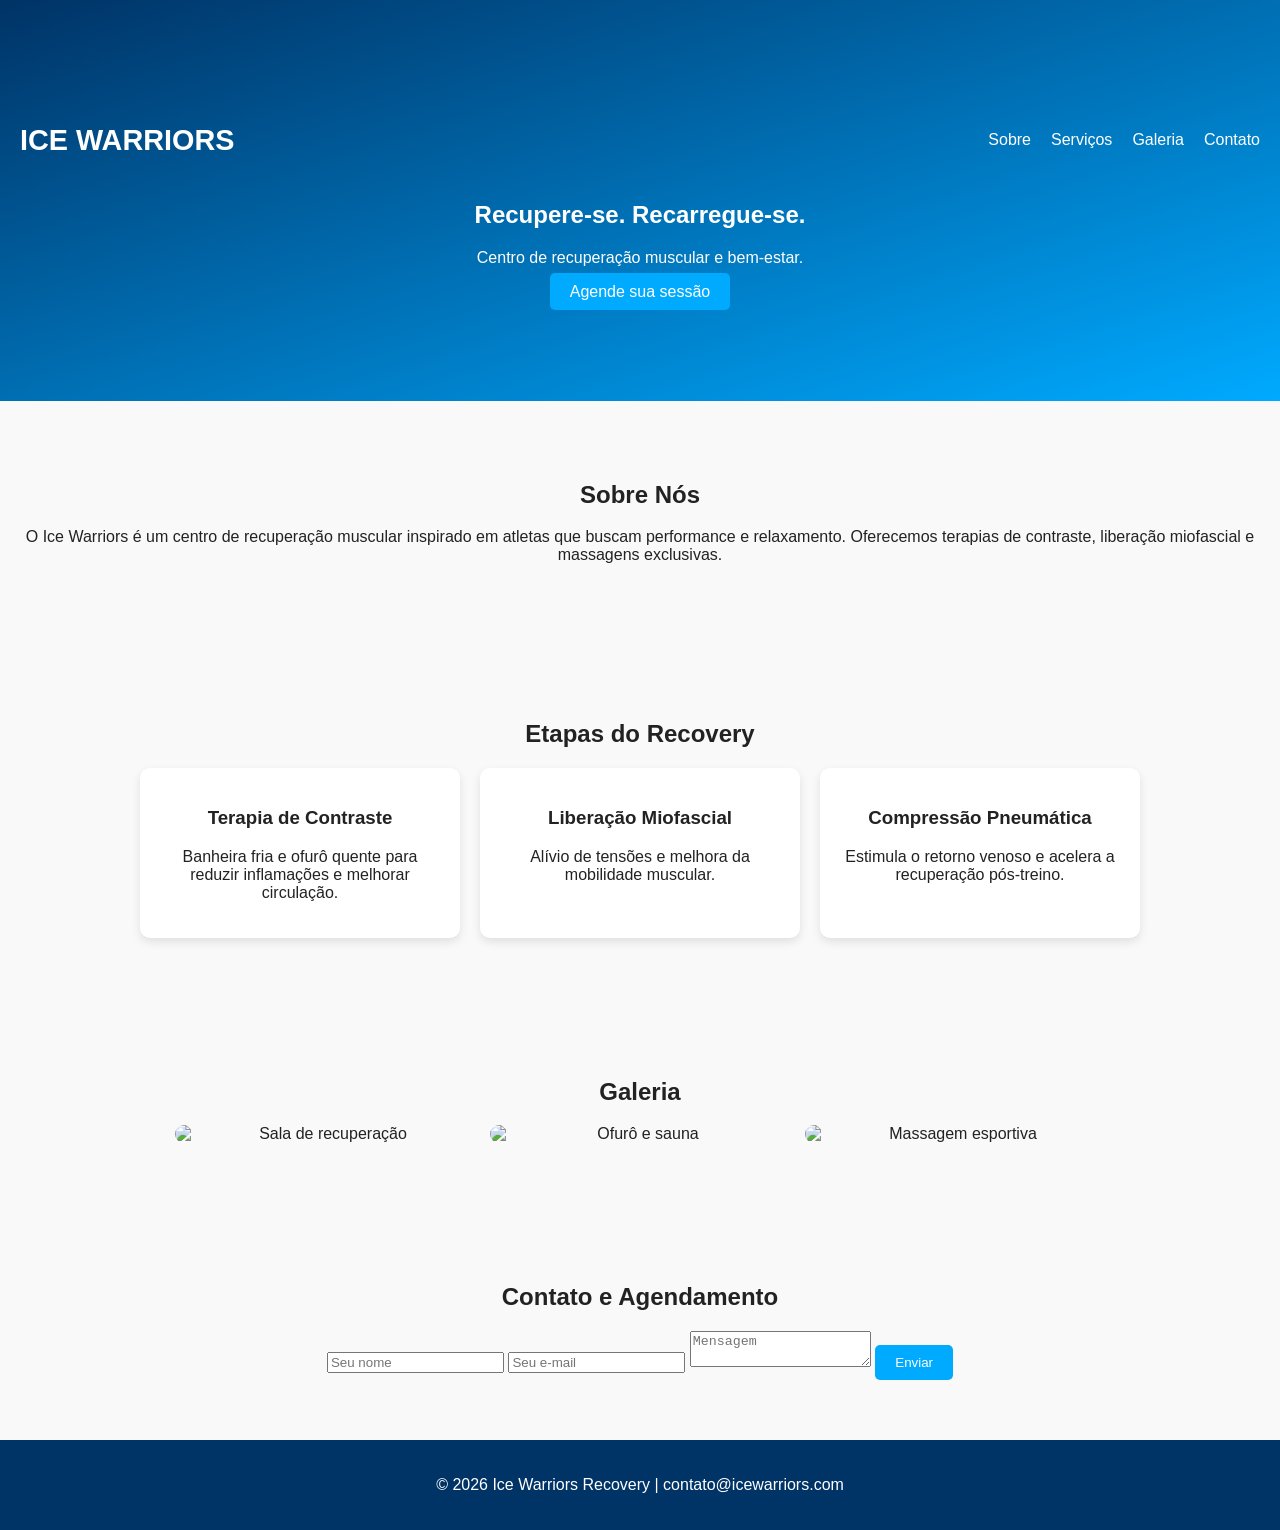
==== site_ice_warriors/index.html @ 874834ed "primeiro_commit" ====
<!DOCTYPE html>
<html lang="pt-BR">
<head>
  <meta charset="UTF-8">
  <meta name="viewport" content="width=device-width, initial-scale=1.0">
  <title>Ice Warriors Recovery</title>
  <link rel="stylesheet" href="style.css">
</head>
<body>
  <header class="hero">
    <nav>
      <h1 class="logo">ICE WARRIORS</h1>
      <ul class="menu">
        <li><a href="#sobre">Sobre</a></li>
        <li><a href="#servicos">Serviços</a></li>
        <li><a href="#galeria">Galeria</a></li>
        <li><a href="#contato">Contato</a></li>
      </ul>
    </nav>
    <div class="hero-text">
      <h2>Recupere-se. Recarregue-se.</h2>
      <p>Centro de recuperação muscular e bem-estar.</p>
      <a href="#contato" class="btn">Agende sua sessão</a>
    </div>
  </header>

  <section id="sobre" class="section">
    <h2>Sobre Nós</h2>
    <p>O Ice Warriors é um centro de recuperação muscular inspirado em atletas que buscam performance e relaxamento. Oferecemos terapias de contraste, liberação miofascial e massagens exclusivas.</p>
  </section>

  <section id="servicos" class="section">
    <h2>Etapas do Recovery</h2>
    <div class="cards">
      <div class="card">
        <h3>Terapia de Contraste</h3>
        <p>Banheira fria e ofurô quente para reduzir inflamações e melhorar circulação.</p>
      </div>
      <div class="card">
        <h3>Liberação Miofascial</h3>
        <p>Alívio de tensões e melhora da mobilidade muscular.</p>
      </div>
      <div class="card">
        <h3>Compressão Pneumática</h3>
        <p>Estimula o retorno venoso e acelera a recuperação pós-treino.</p>
      </div>
    </div>
  </section>

  <section id="galeria" class="section gallery">
    <h2>Galeria</h2>
    <div class="images">
      <img src="img1.jpg" alt="Sala de recuperação">
      <img src="img2.jpg" alt="Ofurô e sauna">
      <img src="img3.jpg" alt="Massagem esportiva">
    </div>
  </section>

  <section id="contato" class="section contato">
    <h2>Contato e Agendamento</h2>
    <form id="formContato">
      <input type="text" placeholder="Seu nome" required>
      <input type="email" placeholder="Seu e-mail" required>
      <textarea placeholder="Mensagem" required></textarea>
      <button type="submit" class="btn">Enviar</button>
    </form>
  </section>

  <footer>
    <p>© 2026 Ice Warriors Recovery | contato@icewarriors.com</p>
  </footer>

  <script src="script.js"></script>
</body>
</html>
---- site_ice_warriors/style.css ----
body {
  font-family: 'Poppins', sans-serif;
  margin: 0;
  color: #222;
  background-color: #f9f9f9;
}

.hero {
  background: linear-gradient(to bottom right, #003366, #00aaff);
  color: white;
  text-align: center;
  padding: 100px 20px;
}

nav {
  display: flex;
  justify-content: space-between;
  align-items: center;
}

.logo {
  font-size: 1.8em;
  font-weight: bold;
}

.menu {
  list-style: none;
  display: flex;
  gap: 20px;
}

.menu a {
  color: white;
  text-decoration: none;
  font-weight: 500;
}

.section {
  padding: 60px 20px;
  text-align: center;
}

.cards {
  display: flex;
  justify-content: center;
  gap: 20px;
  flex-wrap: wrap;
}

.card {
  background: white;
  border-radius: 10px;
  box-shadow: 0 4px 10px rgba(0,0,0,0.1);
  padding: 20px;
  width: 280px;
}

.gallery .images {
  display: flex;
  justify-content: center;
  gap: 15px;
  flex-wrap: wrap;
}

.gallery img {
  width: 300px;
  border-radius: 10px;
}

.btn {
  background: #00aaff;
  color: white;
  padding: 10px 20px;
  border: none;
  border-radius: 5px;
  text-decoration: none;
  cursor: pointer;
}

footer {
  background: #003366;
  color: white;
  text-align: center;
  padding: 20px;
}
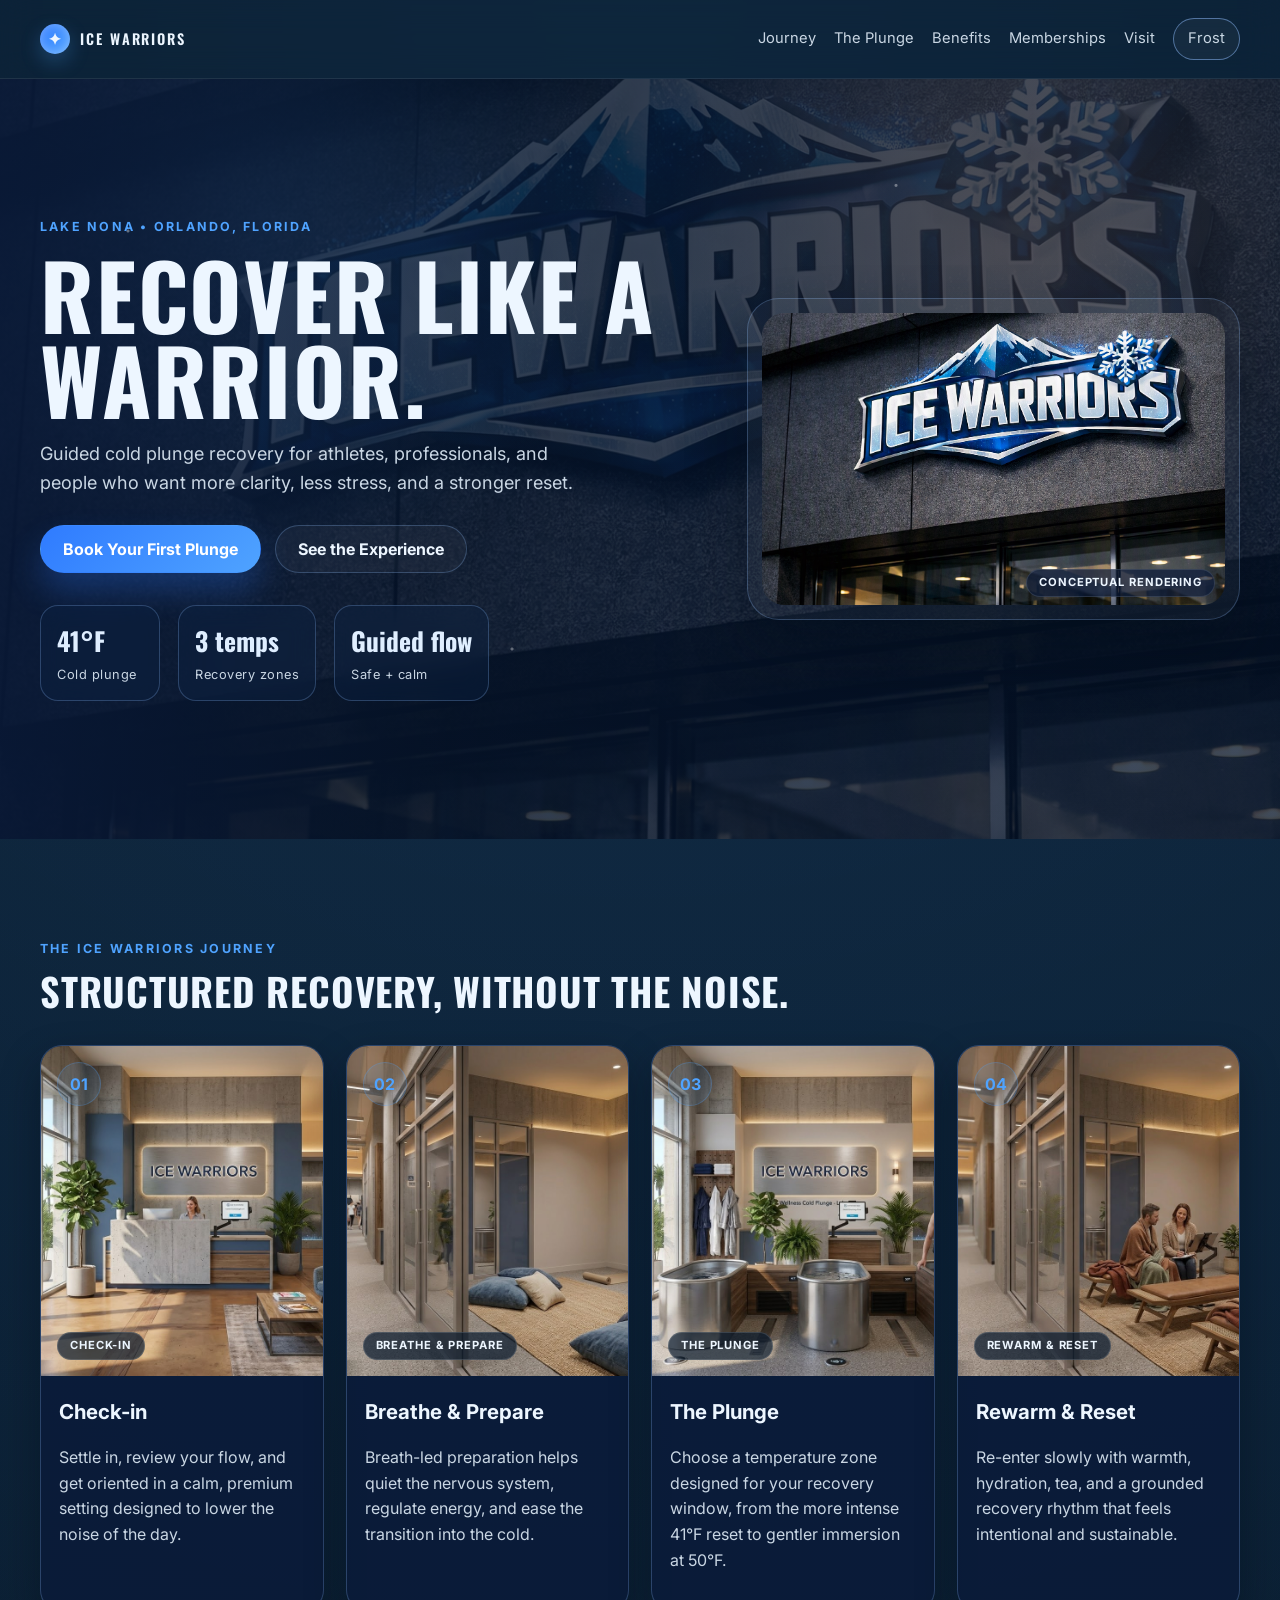
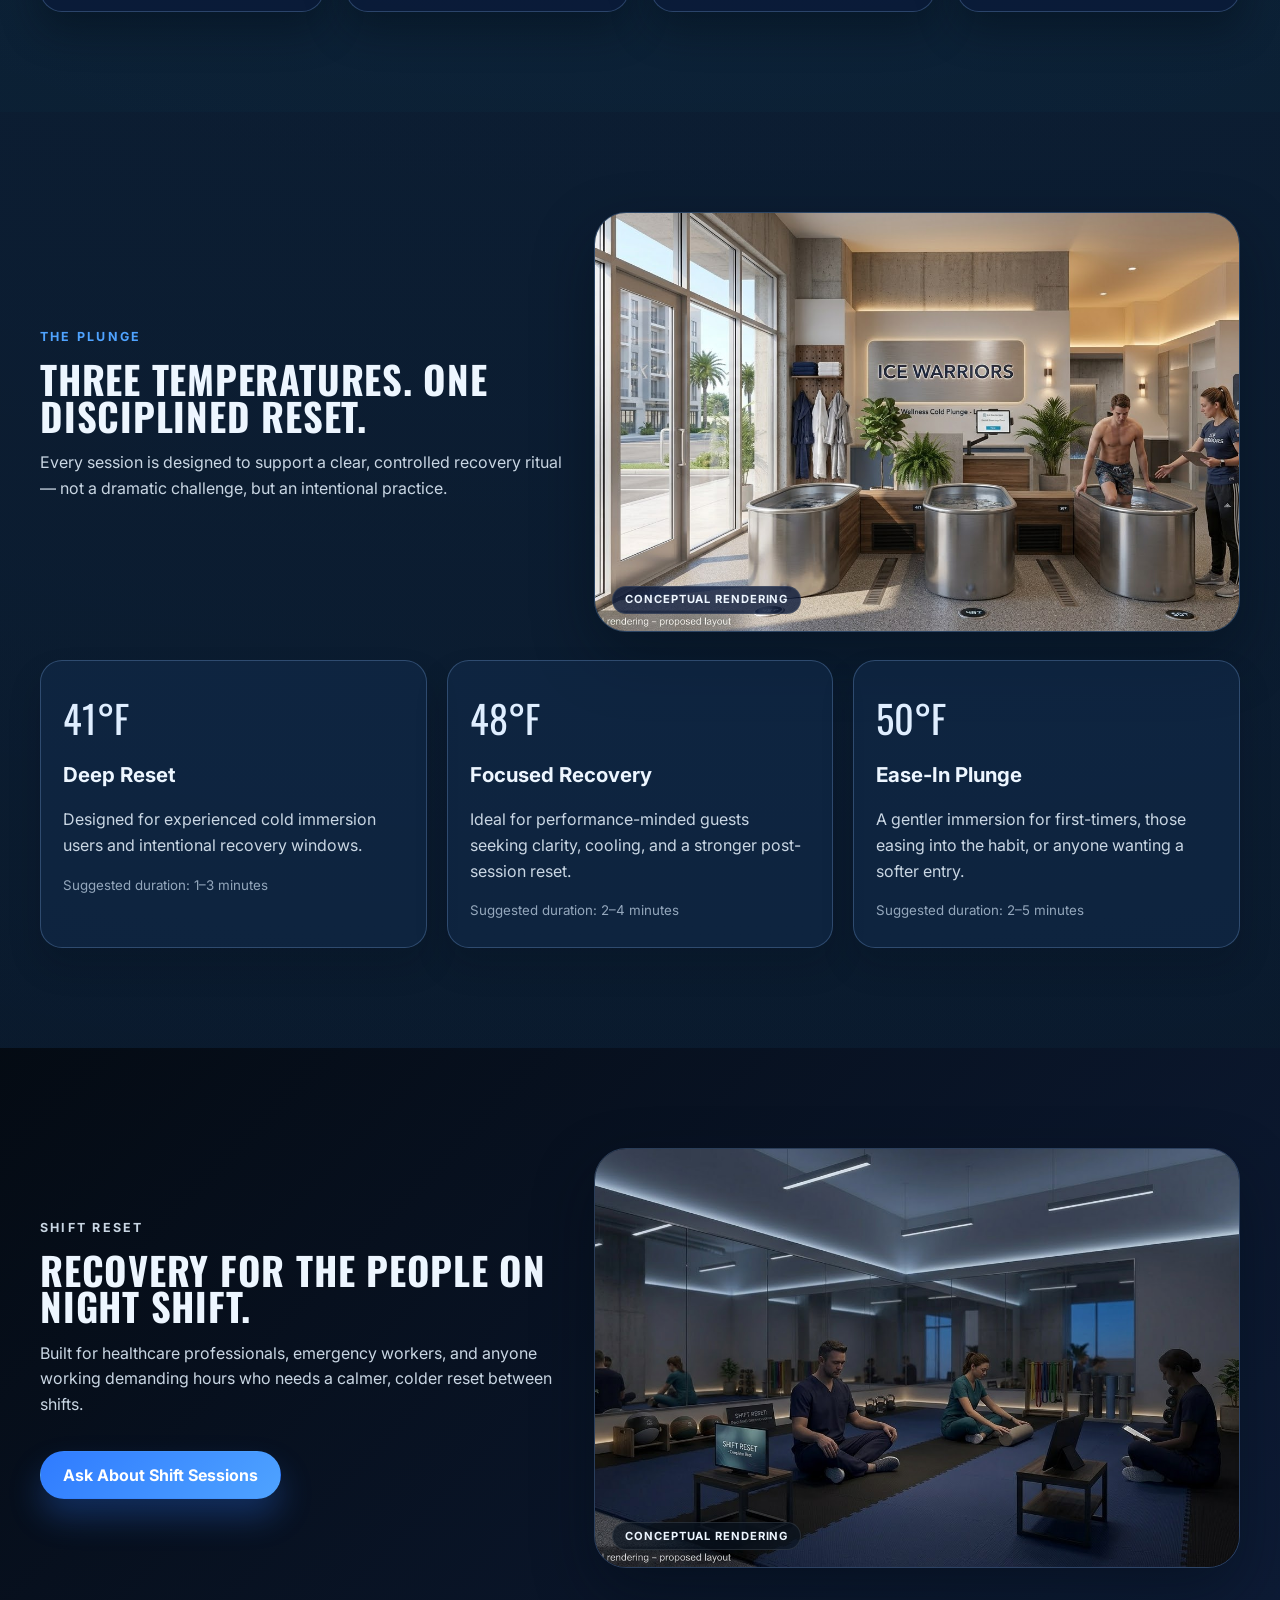
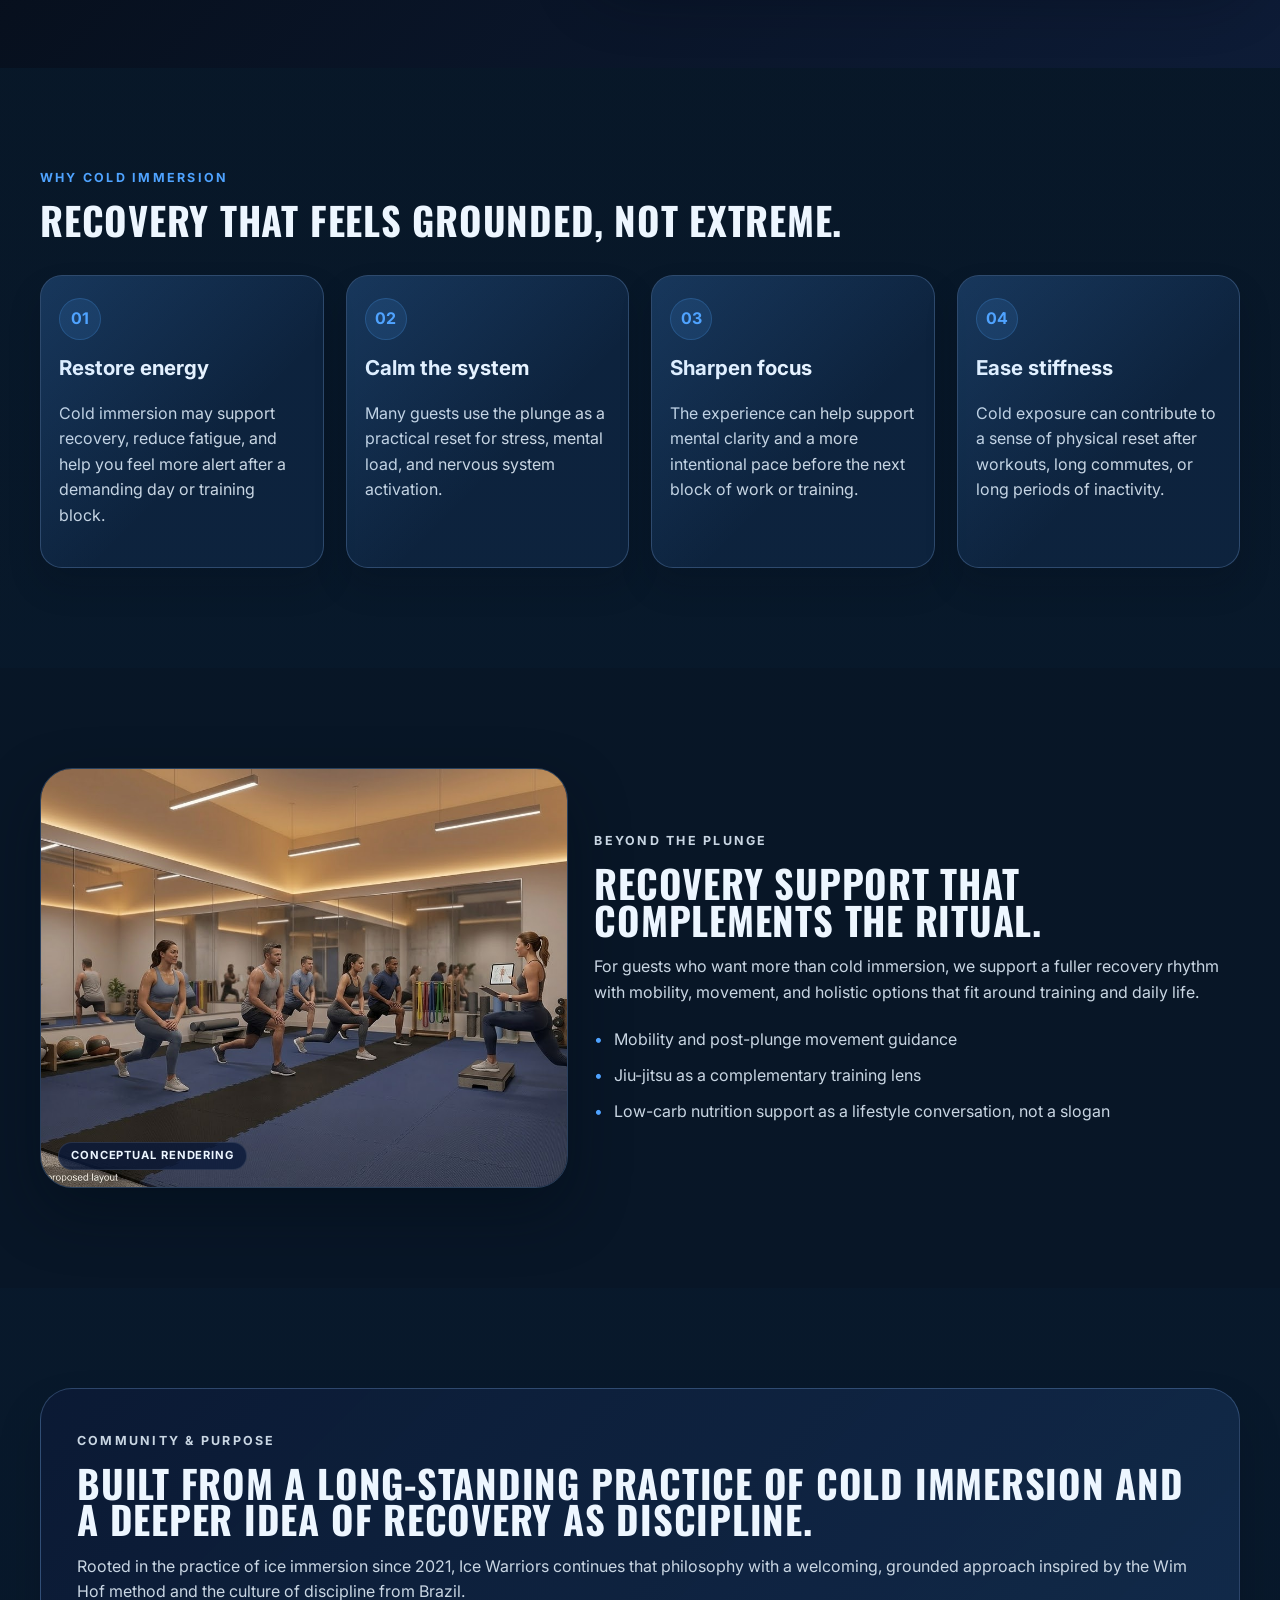
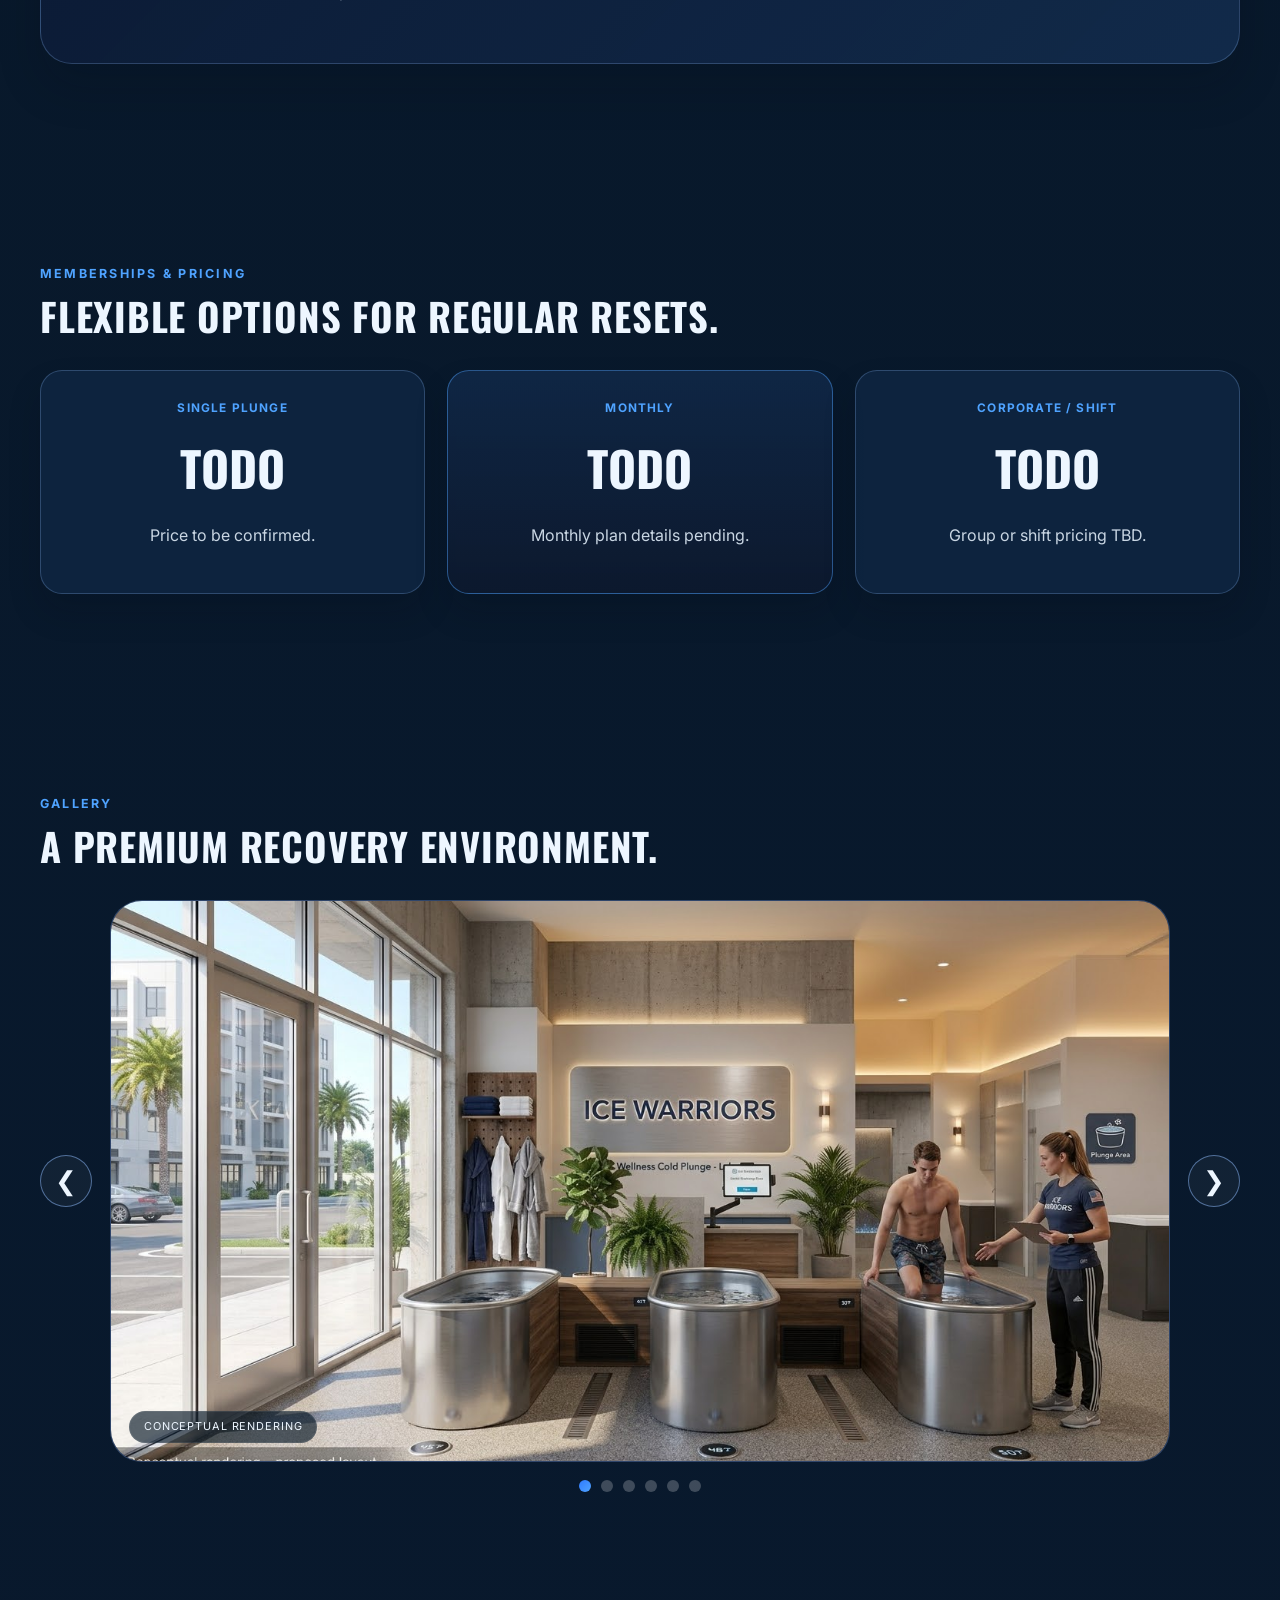
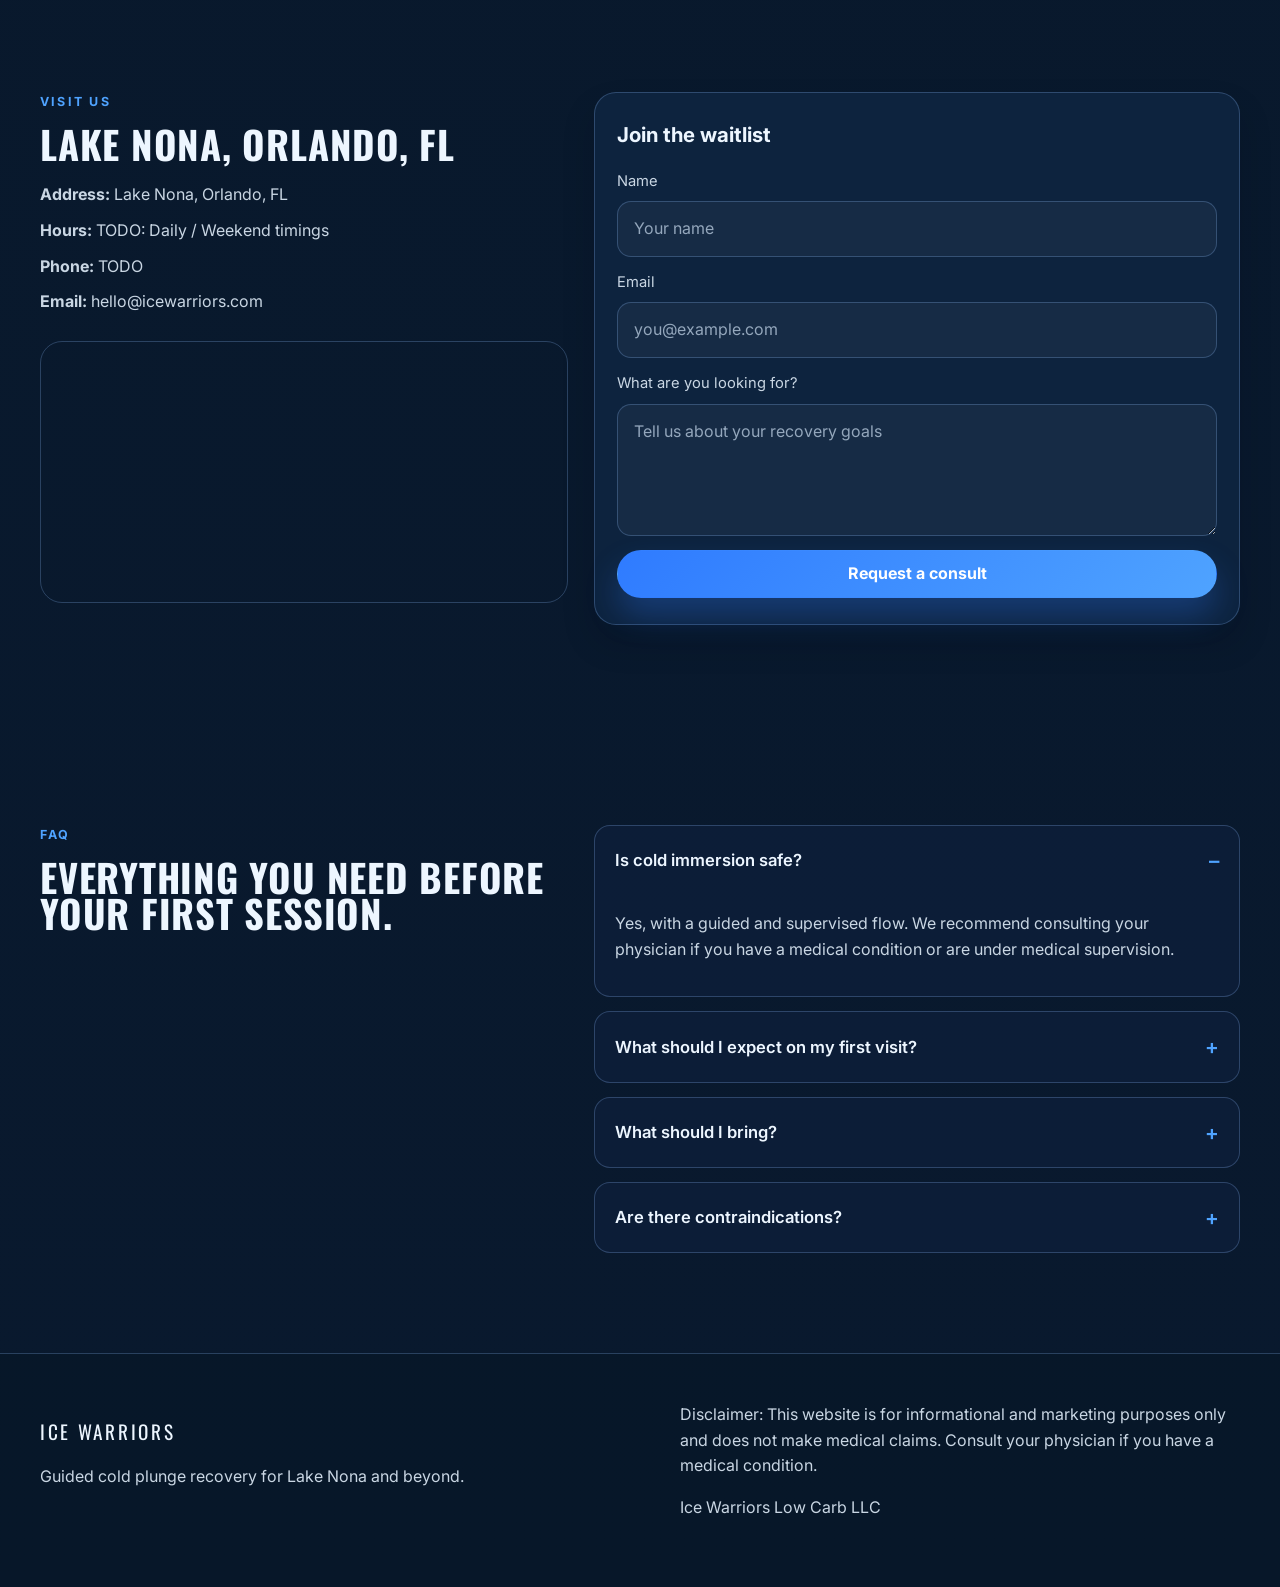
==== commit 835b1ceb: "segundo_commit" ====
--- a/site_ice_warriors/index.html
+++ b/site_ice_warriors/index.html
@@ -1,75 +1,456 @@
 <!DOCTYPE html>
-<html lang="pt-BR">
-<head>
-  <meta charset="UTF-8">
-  <meta name="viewport" content="width=device-width, initial-scale=1.0">
-  <title>Ice Warriors Recovery</title>
-  <link rel="stylesheet" href="style.css">
-</head>
-<body>
-  <header class="hero">
-    <nav>
-      <h1 class="logo">ICE WARRIORS</h1>
-      <ul class="menu">
-        <li><a href="#sobre">Sobre</a></li>
-        <li><a href="#servicos">Serviços</a></li>
-        <li><a href="#galeria">Galeria</a></li>
-        <li><a href="#contato">Contato</a></li>
-      </ul>
-    </nav>
-    <div class="hero-text">
-      <h2>Recupere-se. Recarregue-se.</h2>
-      <p>Centro de recuperação muscular e bem-estar.</p>
-      <a href="#contato" class="btn">Agende sua sessão</a>
+<html lang="en">
+  <head>
+    <meta charset="UTF-8" />
+    <meta name="viewport" content="width=device-width, initial-scale=1.0" />
+    <meta name="description" content="Ice Warriors offers guided cold plunge recovery in Lake Nona, Orlando, FL. Recover with intention in a premium wellness environment." />
+    <meta property="og:title" content="Ice Warriors | Recover Like a Warrior." />
+    <meta property="og:description" content="Guided cold plunge recovery in Lake Nona, Orlando, FL." />
+    <meta property="og:type" content="website" />
+    <meta property="og:image" content="../assets/img/Ice_Warriors_fronte_loja.png" />
+    <meta name="theme-color" content="#0A1A3A" />
+    <title>Ice Warriors | Recover Like a Warrior.</title>
+    <link rel="preconnect" href="https://fonts.googleapis.com" />
+    <link rel="preconnect" href="https://fonts.gstatic.com" crossorigin />
+    <link href="https://fonts.googleapis.com/css2?family=Inter:wght@400;500;600;700;800;900&family=Oswald:wght@400;500;600;700&display=swap" rel="stylesheet" />
+    <link rel="icon" type="image/svg+xml" href="data:image/svg+xml,%3Csvg xmlns='http://www.w3.org/2000/svg' viewBox='0 0 64 64'%3E%3Cpath fill='%23EAF4FF' d='M32 4l7 16 13-2-9 13 9 13-13-2-7 16-7-16-13 2 9-13-9-13 13 2 7-16z'/%3E%3C/svg%3E" />
+    <link rel="stylesheet" href="style.css" />
+    <script type="application/ld+json">
+      {
+        "@context": "https://schema.org",
+        "@type": "LocalBusiness",
+        "name": "Ice Warriors",
+        "description": "Guided cold plunge recovery studio in Lake Nona, Orlando, FL.",
+        "address": {
+          "@type": "PostalAddress",
+          "streetAddress": "Lake Nona",
+          "addressLocality": "Orlando",
+          "addressRegion": "FL",
+          "addressCountry": "US"
+        },
+        "areaServed": "Lake Nona, Orlando, FL",
+        "url": "https://www.icewarriors.com"
+      }
+    </script>
+  </head>
+  <body>
+    <div class="site-shell">
+      <header class="site-header">
+        <div class="container nav-wrap">
+          <a class="brand" href="#top" aria-label="Ice Warriors home">
+            <span class="brand-mark" aria-hidden="true">✦</span>
+            <span class="brand-text">ICE WARRIORS</span>
+          </a>
+
+          <button class="menu-toggle" type="button" aria-expanded="false" aria-controls="siteNav" aria-label="Open menu">
+            <span></span>
+            <span></span>
+            <span></span>
+          </button>
+
+          <nav class="site-nav" id="siteNav" aria-label="Main navigation">
+            <a href="#journey">Journey</a>
+            <a href="#plunge">The Plunge</a>
+            <a href="#benefits">Benefits</a>
+            <a href="#pricing">Memberships</a>
+            <a href="#visit">Visit</a>
+            <button class="theme-toggle" type="button" aria-label="Toggle light theme">Frost</button>
+          </nav>
+        </div>
+      </header>
+
+      <main id="top">
+        <section class="hero">
+          <div class="hero-bg" aria-hidden="true"></div>
+          <div class="hero-overlay" aria-hidden="true"></div>
+          <div class="hero-particles" aria-hidden="true"></div>
+
+          <div class="container hero-inner">
+            <div class="hero-copy reveal">
+              <p class="eyebrow">Lake Nona • Orlando, Florida</p>
+              <h1>Recover Like a Warrior.</h1>
+              <p class="hero-subtitle">Guided cold plunge recovery for athletes, professionals, and people who want more clarity, less stress, and a stronger reset.</p>
+
+              <div class="hero-actions">
+                <a class="btn btn-primary" href="#visit">Book Your First Plunge</a>
+                <a class="btn btn-secondary" href="#journey">See the Experience</a>
+              </div>
+
+              <ul class="hero-meta" aria-label="Key highlights">
+                <li><strong>41°F</strong><span>Cold plunge</span></li>
+                <li><strong>3 temps</strong><span>Recovery zones</span></li>
+                <li><strong>Guided flow</strong><span>Safe + calm</span></li>
+              </ul>
+            </div>
+
+            <div class="hero-visual reveal">
+              <div class="hero-card hero-card-main">
+                <img src="../assets/img/Ice_Warriors_fronte_loja.png" alt="Front facade of the Ice Warriors studio in Lake Nona" fetchpriority="high" />
+                <div class="card-badge">Conceptual rendering</div>
+              </div>
+            </div>
+          </div>
+        </section>
+
+        <section class="section journey" id="journey">
+          <div class="container">
+            <div class="section-header reveal">
+              <p class="eyebrow">The Ice Warriors Journey</p>
+              <h2>Structured recovery, without the noise.</h2>
+            </div>
+
+            <div class="journey-grid">
+              <article class="journey-item reveal">
+                <span class="step-number">01</span>
+                <div class="journey-image">
+                  <img src="../assets/img/ice_025.jpg" alt="Reception area at Ice Warriors" loading="lazy" />
+                  <span class="caption-tag">Check-in</span>
+                </div>
+                <div class="journey-copy">
+                  <h3>Check-in</h3>
+                  <p>Settle in, review your flow, and get oriented in a calm, premium setting designed to lower the noise of the day.</p>
+                </div>
+              </article>
+
+              <article class="journey-item reveal">
+                <span class="step-number">02</span>
+                <div class="journey-image">
+                  <img src="../assets/img/ice_024.jpg" alt="Breathing and preparation area before the cold plunge" loading="lazy" />
+                  <span class="caption-tag">Breathe &amp; Prepare</span>
+                </div>
+                <div class="journey-copy">
+                  <h3>Breathe &amp; Prepare</h3>
+                  <p>Breath-led preparation helps quiet the nervous system, regulate energy, and ease the transition into the cold.</p>
+                </div>
+              </article>
+
+              <article class="journey-item reveal">
+                <span class="step-number">03</span>
+                <div class="journey-image">
+                  <img src="../assets/img/ice_021.jpg" alt="Three cold plunge tubs in the recovery lounge" loading="lazy" />
+                  <span class="caption-tag">The Plunge</span>
+                </div>
+                <div class="journey-copy">
+                  <h3>The Plunge</h3>
+                  <p>Choose a temperature zone designed for your recovery window, from the more intense 41°F reset to gentler immersion at 50°F.</p>
+                </div>
+              </article>
+
+              <article class="journey-item reveal">
+                <span class="step-number">04</span>
+                <div class="journey-image">
+                  <img src="../assets/img/ice_022.jpg" alt="Rewarming lounge with tea and warm environment" loading="lazy" />
+                  <span class="caption-tag">Rewarm &amp; Reset</span>
+                </div>
+                <div class="journey-copy">
+                  <h3>Rewarm &amp; Reset</h3>
+                  <p>Re-enter slowly with warmth, hydration, tea, and a grounded recovery rhythm that feels intentional and sustainable.</p>
+                </div>
+              </article>
+            </div>
+          </div>
+        </section>
+
+        <section class="section plunge" id="plunge">
+          <div class="container plunge-layout">
+            <div class="plunge-copy reveal">
+              <p class="eyebrow">The Plunge</p>
+              <h2>Three temperatures. One disciplined reset.</h2>
+              <p class="lead">Every session is designed to support a clear, controlled recovery ritual — not a dramatic challenge, but an intentional practice.</p>
+            </div>
+
+            <div class="plunge-visual reveal">
+              <img src="../assets/img/ice_021.jpg" alt="Three cold plunge baths reflecting the Ice Warriors recovery experience" loading="lazy" />
+              <span class="render-label">Conceptual rendering</span>
+            </div>
+          </div>
+
+          <div class="container temp-grid">
+            <article class="temp-card reveal">
+              <span class="temp-value">41°F</span>
+              <h3>Deep Reset</h3>
+              <p>Designed for experienced cold immersion users and intentional recovery windows.</p>
+              <small>Suggested duration: 1–3 minutes</small>
+            </article>
+
+            <article class="temp-card reveal">
+              <span class="temp-value">48°F</span>
+              <h3>Focused Recovery</h3>
+              <p>Ideal for performance-minded guests seeking clarity, cooling, and a stronger post-session reset.</p>
+              <small>Suggested duration: 2–4 minutes</small>
+            </article>
+
+            <article class="temp-card reveal">
+              <span class="temp-value">50°F</span>
+              <h3>Ease-In Plunge</h3>
+              <p>A gentler immersion for first-timers, those easing into the habit, or anyone wanting a softer entry.</p>
+              <small>Suggested duration: 2–5 minutes</small>
+            </article>
+          </div>
+        </section>
+
+        <section class="section shift-reset" id="shift-reset">
+          <div class="container shift-layout">
+            <div class="shift-copy reveal">
+              <p class="eyebrow">Shift Reset</p>
+              <h2>Recovery for the people on night shift.</h2>
+              <p>Built for healthcare professionals, emergency workers, and anyone working demanding hours who needs a calmer, colder reset between shifts.</p>
+              <a class="btn btn-primary" href="#visit">Ask About Shift Sessions</a>
+            </div>
+
+            <div class="shift-visual reveal">
+              <img src="../assets/img/ice_026.jpg" alt="Night-time recovery studio scene for shift reset" loading="lazy" />
+              <span class="render-label dark">Conceptual rendering</span>
+            </div>
+          </div>
+        </section>
+
+        <section class="section benefits" id="benefits">
+          <div class="container">
+            <div class="section-header reveal">
+              <p class="eyebrow">Why Cold Immersion</p>
+              <h2>Recovery that feels grounded, not extreme.</h2>
+            </div>
+
+            <div class="benefits-grid">
+              <article class="benefit-card glass reveal">
+                <span class="benefit-icon">01</span>
+                <h3>Restore energy</h3>
+                <p>Cold immersion may support recovery, reduce fatigue, and help you feel more alert after a demanding day or training block.</p>
+              </article>
+
+              <article class="benefit-card glass reveal">
+                <span class="benefit-icon">02</span>
+                <h3>Calm the system</h3>
+                <p>Many guests use the plunge as a practical reset for stress, mental load, and nervous system activation.</p>
+              </article>
+
+              <article class="benefit-card glass reveal">
+                <span class="benefit-icon">03</span>
+                <h3>Sharpen focus</h3>
+                <p>The experience can help support mental clarity and a more intentional pace before the next block of work or training.</p>
+              </article>
+
+              <article class="benefit-card glass reveal">
+                <span class="benefit-icon">04</span>
+                <h3>Ease stiffness</h3>
+                <p>Cold exposure can contribute to a sense of physical reset after workouts, long commutes, or long periods of inactivity.</p>
+              </article>
+            </div>
+          </div>
+        </section>
+
+        <section class="section beyond" id="beyond">
+          <div class="container beyond-layout">
+            <div class="beyond-visual reveal">
+              <img src="../assets/img/ice_023.jpg" alt="Movement and mobility session area at Ice Warriors" loading="lazy" />
+              <span class="render-label">Conceptual rendering</span>
+            </div>
+
+            <div class="beyond-copy reveal">
+              <p class="eyebrow">Beyond the Plunge</p>
+              <h2>Recovery support that complements the ritual.</h2>
+              <p>For guests who want more than cold immersion, we support a fuller recovery rhythm with mobility, movement, and holistic options that fit around training and daily life.</p>
+              <ul>
+                <li>Mobility and post-plunge movement guidance</li>
+                <li>Jiu-jitsu as a complementary training lens</li>
+                <li>Low-carb nutrition support as a lifestyle conversation, not a slogan</li>
+              </ul>
+            </div>
+          </div>
+        </section>
+
+        <section class="section community">
+          <div class="container community-banner reveal">
+            <p class="eyebrow">Community &amp; Purpose</p>
+            <h2>Built from a long-standing practice of cold immersion and a deeper idea of recovery as discipline.</h2>
+            <p>Rooted in the practice of ice immersion since 2021, Ice Warriors continues that philosophy with a welcoming, grounded approach inspired by the Wim Hof method and the culture of discipline from Brazil.</p>
+          </div>
+        </section>
+
+        <section class="section pricing" id="pricing">
+          <div class="container">
+            <div class="section-header reveal">
+              <p class="eyebrow">Memberships &amp; Pricing</p>
+              <h2>Flexible options for regular resets.</h2>
+            </div>
+
+            <div class="pricing-grid">
+              <article class="price-card reveal">
+                <p class="plan-name">Single Plunge</p>
+                <h3>TODO</h3>
+                <p class="placeholder">Price to be confirmed.</p>
+              </article>
+
+              <article class="price-card featured reveal">
+                <p class="plan-name">Monthly</p>
+                <h3>TODO</h3>
+                <p class="placeholder">Monthly plan details pending.</p>
+              </article>
+
+              <article class="price-card reveal">
+                <p class="plan-name">Corporate / Shift</p>
+                <h3>TODO</h3>
+                <p class="placeholder">Group or shift pricing TBD.</p>
+              </article>
+            </div>
+          </div>
+        </section>
+
+        <section class="section gallery" id="gallery">
+          <div class="container">
+            <div class="section-header reveal">
+              <p class="eyebrow">Gallery</p>
+              <h2>A premium recovery environment.</h2>
+            </div>
+
+            <div class="gallery-shell reveal">
+              <button class="carousel-btn prev" type="button" aria-label="Previous image">&#10094;</button>
+
+              <div class="gallery-viewport">
+                <div class="gallery-track">
+                  <figure class="gallery-slide is-active">
+                    <img src="../assets/img/ice_021.jpg" alt="Three cold plunge baths with different temperature zones" loading="lazy" />
+                    <figcaption>Conceptual rendering</figcaption>
+                  </figure>
+                  <figure class="gallery-slide">
+                    <img src="../assets/img/ice_022.jpg" alt="Rewarm and reset lounge" loading="lazy" />
+                    <figcaption>Conceptual rendering</figcaption>
+                  </figure>
+                  <figure class="gallery-slide">
+                    <img src="../assets/img/ice_023.jpg" alt="Mobility and movement space" loading="lazy" />
+                    <figcaption>Conceptual rendering</figcaption>
+                  </figure>
+                  <figure class="gallery-slide">
+                    <img src="../assets/img/ice_024.jpg" alt="Breathing and preparation area" loading="lazy" />
+                    <figcaption>Conceptual rendering</figcaption>
+                  </figure>
+                  <figure class="gallery-slide">
+                    <img src="../assets/img/ice_025.jpg" alt="Reception and welcome area" loading="lazy" />
+                    <figcaption>Conceptual rendering</figcaption>
+                  </figure>
+                  <figure class="gallery-slide">
+                    <img src="../assets/img/ice_026.jpg" alt="Night recovery concept space" loading="lazy" />
+                    <figcaption>Conceptual rendering</figcaption>
+                  </figure>
+                </div>
+              </div>
+
+              <button class="carousel-btn next" type="button" aria-label="Next image">&#10095;</button>
+            </div>
+
+            <div class="gallery-dots" aria-label="Carousel navigation">
+              <button class="dot is-active" type="button" aria-label="Show slide 1"></button>
+              <button class="dot" type="button" aria-label="Show slide 2"></button>
+              <button class="dot" type="button" aria-label="Show slide 3"></button>
+              <button class="dot" type="button" aria-label="Show slide 4"></button>
+              <button class="dot" type="button" aria-label="Show slide 5"></button>
+              <button class="dot" type="button" aria-label="Show slide 6"></button>
+            </div>
+          </div>
+        </section>
+
+        <section class="section visit" id="visit">
+          <div class="container visit-grid">
+            <div class="visit-copy reveal">
+              <p class="eyebrow">Visit Us</p>
+              <h2>Lake Nona, Orlando, FL</h2>
+              <ul class="visit-list">
+                <li><strong>Address:</strong> Lake Nona, Orlando, FL</li>
+                <li><strong>Hours:</strong> TODO: Daily / Weekend timings</li>
+                <li><strong>Phone:</strong> TODO</li>
+                <li><strong>Email:</strong> hello@icewarriors.com</li>
+              </ul>
+
+              <div class="map-card">
+                <iframe title="Map to Ice Warriors in Lake Nona" src="https://www.google.com/maps?q=Lake%20Nona%20Orlando%20FL&output=embed" loading="lazy" referrerpolicy="no-referrer-when-downgrade"></iframe>
+              </div>
+            </div>
+
+            <div class="contact-panel reveal">
+              <h3>Join the waitlist</h3>
+              <form id="formContato">
+                <label>
+                  <span>Name</span>
+                  <input type="text" name="name" placeholder="Your name" required />
+                </label>
+                <label>
+                  <span>Email</span>
+                  <input type="email" name="email" placeholder="you@example.com" required />
+                </label>
+                <label>
+                  <span>What are you looking for?</span>
+                  <textarea name="message" rows="4" placeholder="Tell us about your recovery goals" required></textarea>
+                </label>
+                <button class="btn btn-primary" type="submit">Request a consult</button>
+              </form>
+            </div>
+          </div>
+        </section>
+
+        <section class="section faq" id="faq">
+          <div class="container faq-wrap reveal">
+            <div class="section-header left">
+              <p class="eyebrow">FAQ</p>
+              <h2>Everything you need before your first session.</h2>
+            </div>
+
+            <div class="faq-list">
+              <div class="faq-item is-open">
+                <button class="faq-question" type="button" aria-expanded="true">
+                  Is cold immersion safe?
+                </button>
+                <div class="faq-answer">
+                  <p>Yes, with a guided and supervised flow. We recommend consulting your physician if you have a medical condition or are under medical supervision.</p>
+                </div>
+              </div>
+
+              <div class="faq-item">
+                <button class="faq-question" type="button" aria-expanded="false">
+                  What should I expect on my first visit?
+                </button>
+                <div class="faq-answer" hidden>
+                  <p>Expect a brief orientation, guidance on breathing and timing, and a supervised first plunge in a temperature zone that matches your comfort and experience level.</p>
+                </div>
+              </div>
+
+              <div class="faq-item">
+                <button class="faq-question" type="button" aria-expanded="false">
+                  What should I bring?
+                </button>
+                <div class="faq-answer" hidden>
+                  <p>Comfortable swimwear, a towel, and a water bottle are recommended. We’ll guide you through the rest of the flow when you arrive.</p>
+                </div>
+              </div>
+
+              <div class="faq-item">
+                <button class="faq-question" type="button" aria-expanded="false">
+                  Are there contraindications?
+                </button>
+                <div class="faq-answer" hidden>
+                  <p>If you have a medical condition, are pregnant, or are under physician guidance, consult your physician before participating.</p>
+                </div>
+              </div>
+            </div>
+          </div>
+        </section>
+      </main>
+
+      <footer class="site-footer">
+        <div class="container footer-wrap">
+          <div>
+            <p class="footer-brand">ICE WARRIORS</p>
+            <p class="footer-copy">Guided cold plunge recovery for Lake Nona and beyond.</p>
+          </div>
+
+          <div class="footer-meta">
+            <p>Disclaimer: This website is for informational and marketing purposes only and does not make medical claims. Consult your physician if you have a medical condition.</p>
+            <p>Ice Warriors Low Carb LLC</p>
+          </div>
+        </div>
+      </footer>
     </div>
-  </header>
-
-  <section id="sobre" class="section">
-    <h2>Sobre Nós</h2>
-    <p>O Ice Warriors é um centro de recuperação muscular inspirado em atletas que buscam performance e relaxamento. Oferecemos terapias de contraste, liberação miofascial e massagens exclusivas.</p>
-  </section>
-
-  <section id="servicos" class="section">
-    <h2>Etapas do Recovery</h2>
-    <div class="cards">
-      <div class="card">
-        <h3>Terapia de Contraste</h3>
-        <p>Banheira fria e ofurô quente para reduzir inflamações e melhorar circulação.</p>
-      </div>
-      <div class="card">
-        <h3>Liberação Miofascial</h3>
-        <p>Alívio de tensões e melhora da mobilidade muscular.</p>
-      </div>
-      <div class="card">
-        <h3>Compressão Pneumática</h3>
-        <p>Estimula o retorno venoso e acelera a recuperação pós-treino.</p>
-      </div>
-    </div>
-  </section>
-
-  <section id="galeria" class="section gallery">
-    <h2>Galeria</h2>
-    <div class="images">
-      <img src="img1.jpg" alt="Sala de recuperação">
-      <img src="img2.jpg" alt="Ofurô e sauna">
-      <img src="img3.jpg" alt="Massagem esportiva">
-    </div>
-  </section>
-
-  <section id="contato" class="section contato">
-    <h2>Contato e Agendamento</h2>
-    <form id="formContato">
-      <input type="text" placeholder="Seu nome" required>
-      <input type="email" placeholder="Seu e-mail" required>
-      <textarea placeholder="Mensagem" required></textarea>
-      <button type="submit" class="btn">Enviar</button>
-    </form>
-  </section>
-
-  <footer>
-    <p>© 2026 Ice Warriors Recovery | contato@icewarriors.com</p>
-  </footer>
-
-  <script src="script.js"></script>
-</body>
+
+    <script src="script.js"></script>
+  </body>
 </html>
--- a/site_ice_warriors/style.css
+++ b/site_ice_warriors/style.css
@@ -1,85 +1,1005 @@
+:root {
+  --bg: #071827;
+  --bg-strong: #0a1a3a;
+  --bg-soft: #0d2348;
+  --panel: rgba(10, 26, 58, 0.75);
+  --panel-alt: rgba(16, 31, 58, 0.9);
+  --panel-strong: #0f213f;
+  --surface: #122b4d;
+  --surface-2: #183763;
+  --line: rgba(143, 190, 255, 0.25);
+  --line-strong: rgba(143, 190, 255, 0.5);
+  --text: #edf6ff;
+  --text-soft: #c9d6e3;
+  --text-muted: #94a7bc;
+  --primary: #2f7bff;
+  --primary-strong: #4fa3ff;
+  --ice: #dfeeff;
+  --glacier: #c9d6e3;
+  --warm: #c98b5a;
+  --shadow: rgba(2, 11, 22, 0.42);
+  --max-width: 1200px;
+  --radius: 22px;
+  --radius-lg: 32px;
+  --container-padding: 24px;
+  --header-h: 78px;
+  --transition: 220ms ease;
+}
+
+body.light-theme {
+  --bg: #edf6ff;
+  --bg-strong: #dfeeff;
+  --bg-soft: #eaf4ff;
+  --panel: rgba(255, 255, 255, 0.8);
+  --panel-alt: rgba(255, 255, 255, 0.92);
+  --panel-strong: #edf6ff;
+  --surface: #edf4ff;
+  --surface-2: #dfeeff;
+  --line: rgba(19, 65, 118, 0.15);
+  --line-strong: rgba(19, 65, 118, 0.25);
+  --text: #10203d;
+  --text-soft: #2a3d57;
+  --text-muted: #53657c;
+  --primary: #1460d0;
+  --primary-strong: #4fa3ff;
+  --ice: #0b2549;
+  --glacier: #56709c;
+  --warm: #c98b5a;
+  --shadow: rgba(20, 40, 70, 0.12);
+}
+
+* {
+  box-sizing: border-box;
+}
+
+html {
+  scroll-behavior: smooth;
+}
+
 body {
-  font-family: 'Poppins', sans-serif;
   margin: 0;
-  color: #222;
-  background-color: #f9f9f9;
-}
-
+  font-family: 'Inter', Arial, sans-serif;
+  background:
+    radial-gradient(circle at top, rgba(79, 163, 255, 0.16), transparent 35%),
+    linear-gradient(180deg, var(--bg) 0%, #09192e 100%);
+  color: var(--text);
+  line-height: 1.6;
+  transition: background var(--transition), color var(--transition);
+}
+
+body.light-theme {
+  background:
+    radial-gradient(circle at top, rgba(47, 123, 255, 0.15), transparent 35%),
+    linear-gradient(180deg, var(--bg) 0%, #eaf4ff 100%);
+}
+
+img {
+  max-width: 100%;
+  display: block;
+}
+
+a {
+  color: inherit;
+  text-decoration: none;
+}
+
+button,
+input,
+textarea {
+  font: inherit;
+}
+
+button {
+  cursor: pointer;
+}
+
+.container {
+  width: min(var(--max-width), calc(100% - (var(--container-padding) * 2)));
+  margin: 0 auto;
+}
+
+.site-shell {
+  min-height: 100vh;
+}
+
+.site-header {
+  position: sticky;
+  top: 0;
+  z-index: 50;
+  backdrop-filter: blur(16px);
+  background: rgba(7, 24, 39, 0.35);
+  border-bottom: 1px solid rgba(255, 255, 255, 0.08);
+}
+
+body.light-theme .site-header {
+  background: rgba(237, 246, 255, 0.6);
+  border-bottom-color: rgba(17, 45, 78, 0.08);
+}
+
+.nav-wrap {
+  min-height: var(--header-h);
+  display: flex;
+  align-items: center;
+  justify-content: space-between;
+  gap: 24px;
+}
+
+.brand {
+  display: inline-flex;
+  align-items: center;
+  gap: 10px;
+  font-family: 'Oswald', 'Arial Narrow', sans-serif;
+  font-weight: 600;
+  letter-spacing: 0.12em;
+  color: var(--text);
+}
+
+.brand-mark {
+  display: inline-grid;
+  place-items: center;
+  width: 30px;
+  height: 30px;
+  border-radius: 50%;
+  background: linear-gradient(135deg, var(--primary), var(--primary-strong));
+  box-shadow: inset 0 0 12px rgba(255, 255, 255, 0.35), 0 8px 20px rgba(79, 163, 255, 0.28);
+}
+
+.brand-text {
+  font-size: 0.9rem;
+}
+
+.site-nav {
+  display: flex;
+  align-items: center;
+  gap: 18px;
+}
+
+.site-nav a,
+.theme-toggle {
+  color: var(--text-soft);
+  font-size: 0.92rem;
+  transition: color var(--transition), transform var(--transition);
+}
+
+.site-nav a:hover,
+.theme-toggle:hover {
+  color: var(--text);
+  transform: translateY(-1px);
+}
+
+.theme-toggle {
+  border: 1px solid var(--line-strong);
+  background: rgba(255, 255, 255, 0.04);
+  border-radius: 999px;
+  padding: 8px 14px;
+}
+
+.menu-toggle {
+  display: none;
+  flex-direction: column;
+  gap: 4px;
+  border: 1px solid var(--line-strong);
+  background: rgba(255, 255, 255, 0.04);
+  border-radius: 12px;
+  padding: 10px 9px;
+}
+
+.menu-toggle span {
+  width: 22px;
+  height: 2px;
+  background: var(--text);
+  border-radius: 2px;
+}
+
+.section,
 .hero {
-  background: linear-gradient(to bottom right, #003366, #00aaff);
+  position: relative;
+}
+
+.hero {
+  min-height: 760px;
+  display: flex;
+  align-items: center;
+  overflow: hidden;
+}
+
+.hero-bg,
+.hero-overlay,
+.hero-particles {
+  position: absolute;
+  inset: 0;
+}
+
+.hero-bg {
+  background-image: linear-gradient(120deg, rgba(7, 24, 39, 0.78), rgba(9, 26, 52, 0.72)), url('../assets/img/Ice_Warriors_fronte_loja.png');
+  background-size: cover;
+  background-position: center;
+  filter: saturate(0.8) contrast(1.05);
+  transform: scale(1.08);
+}
+
+.hero-overlay {
+  background:
+    linear-gradient(90deg, rgba(10, 26, 58, 0.8) 0%, rgba(10, 26, 58, 0.35) 35%, rgba(10, 26, 58, 0.15) 100%),
+    radial-gradient(circle at 20% 20%, rgba(79, 163, 255, 0.16), transparent 30%),
+    radial-gradient(circle at 80% 20%, rgba(201, 139, 90, 0.20), transparent 30%);
+}
+
+.hero-particles {
+  background-image:
+    radial-gradient(circle at 10% 20%, rgba(255,255,255,0.8) 0 1px, transparent 2px),
+    radial-gradient(circle at 25% 30%, rgba(255,255,255,0.7) 0 1px, transparent 2px),
+    radial-gradient(circle at 70% 14%, rgba(255,255,255,0.8) 0 1px, transparent 2px),
+    radial-gradient(circle at 80% 40%, rgba(255,255,255,0.75) 0 1.2px, transparent 2px),
+    radial-gradient(circle at 40% 75%, rgba(255,255,255,0.75) 0 1px, transparent 2px);
+  opacity: 0.45;
+  animation: floatSnow 22s linear infinite;
+}
+
+@keyframes floatSnow {
+  0% { transform: translateY(0); }
+  50% { transform: translateY(16px); }
+  100% { transform: translateY(0); }
+}
+
+@media (prefers-reduced-motion: reduce) {
+  .hero-particles {
+    animation: none;
+  }
+
+  html {
+    scroll-behavior: auto;
+  }
+}
+
+.hero-inner {
+  position: relative;
+  z-index: 1;
+  width: min(var(--max-width), calc(100% - (var(--container-padding) * 2)));
+  display: grid;
+  grid-template-columns: 1.15fr 0.85fr;
+  gap: 40px;
+  align-items: center;
+  padding: 90px 0;
+}
+
+.eyebrow {
+  margin: 0 0 14px;
+  color: var(--primary-strong);
+  font-size: 0.78rem;
+  letter-spacing: 0.18em;
+  text-transform: uppercase;
+  font-weight: 700;
+}
+
+.hero-copy h1,
+.section-header h2,
+.plunge-copy h2,
+.shift-copy h2,
+.beyond-copy h2,
+.community-banner h2,
+.visit-copy h2,
+.faq-wrap h2 {
+  margin: 0;
+  font-family: 'Oswald', 'Arial Narrow', sans-serif;
+  line-height: 0.95;
+  letter-spacing: 0.02em;
+  text-transform: uppercase;
+}
+
+.hero-copy h1 {
+  font-size: clamp(3.2rem, 7vw, 7rem);
+  max-width: 620px;
+}
+
+.hero-subtitle {
+  margin: 18px 0 0;
+  max-width: 560px;
+  color: var(--text-soft);
+  font-size: 1.13rem;
+}
+
+.hero-actions {
+  margin-top: 28px;
+  display: flex;
+  flex-wrap: wrap;
+  gap: 14px;
+}
+
+.btn {
+  display: inline-flex;
+  align-items: center;
+  justify-content: center;
+  min-height: 48px;
+  border-radius: 999px;
+  padding: 0 22px;
+  border: 1px solid transparent;
+  font-weight: 700;
+  transition: transform var(--transition), box-shadow var(--transition), border-color var(--transition), background var(--transition);
+}
+
+.btn:hover {
+  transform: translateY(-2px);
+  box-shadow: 0 18px 28px rgba(42, 117, 255, 0.22);
+}
+
+.btn-primary {
+  background: linear-gradient(135deg, var(--primary) 0%, var(--primary-strong) 100%);
   color: white;
+  box-shadow: 0 18px 32px rgba(47, 123, 255, 0.28);
+}
+
+.btn-secondary {
+  background: rgba(255, 255, 255, 0.04);
+  border-color: var(--line);
+  color: var(--text);
+}
+
+.hero-meta {
+  list-style: none;
+  display: flex;
+  flex-wrap: wrap;
+  gap: 18px;
+  padding: 0;
+  margin: 32px 0 0;
+}
+
+.hero-meta li {
+  min-width: 120px;
+  display: flex;
+  flex-direction: column;
+  gap: 4px;
+  padding: 14px 16px;
+  border: 1px solid var(--line);
+  border-radius: 18px;
+  background: rgba(13, 35, 72, 0.34);
+  backdrop-filter: blur(12px);
+}
+
+.hero-meta strong {
+  font-size: clamp(1.2rem, 2vw, 1.8rem);
+  font-family: 'Oswald', 'Arial Narrow', sans-serif;
+  color: var(--ice);
+}
+
+.hero-meta span {
+  font-size: 0.8rem;
+  color: var(--text-soft);
+  letter-spacing: 0.04em;
+}
+
+.hero-visual {
+  display: flex;
+  justify-content: center;
+}
+
+.hero-card-main {
+  position: relative;
+  width: min(100%, 500px);
+  border-radius: var(--radius-lg);
+  padding: 14px;
+  background: rgba(255, 255, 255, 0.04);
+  border: 1px solid var(--line);
+  box-shadow: 0 30px 60px rgba(2, 11, 22, 0.32);
+}
+
+.hero-card-main img {
+  width: 100%;
+  border-radius: 22px;
+  object-fit: cover;
+}
+
+.card-badge,
+.render-label,
+.caption-tag {
+  position: absolute;
+  display: inline-flex;
+  align-items: center;
+  min-height: 28px;
+  padding: 0 12px;
+  border-radius: 999px;
+  font-size: 0.7rem;
+  letter-spacing: 0.08em;
+  text-transform: uppercase;
+  font-weight: 700;
+}
+
+.card-badge {
+  right: 24px;
+  bottom: 22px;
+  background: rgba(10, 26, 58, 0.7);
+  border: 1px solid rgba(255,255,255,0.12);
+}
+
+.section {
+  padding: 100px 0;
+}
+
+.section-header {
+  margin-bottom: 36px;
+}
+
+.section-header h2,
+.plunge-copy h2,
+.shift-copy h2,
+.beyond-copy h2,
+.community-banner h2,
+.visit-copy h2,
+.faq-wrap h2 {
+  font-size: clamp(2.1rem, 3vw, 3.7rem);
+}
+
+.section-header.left {
+  margin-bottom: 20px;
+}
+
+.journey-grid,
+.benefits-grid,
+.pricing-grid {
+  display: grid;
+  grid-template-columns: repeat(4, minmax(230px, 1fr));
+  gap: 22px;
+}
+
+.journey-item {
+  position: relative;
+  overflow: hidden;
+  background: var(--panel);
+  border: 1px solid var(--line);
+  border-radius: var(--radius);
+  box-shadow: 0 18px 38px var(--shadow);
+}
+
+.step-number {
+  position: absolute;
+  top: 16px;
+  left: 16px;
+  display: inline-flex;
+  align-items: center;
+  justify-content: center;
+  width: 44px;
+  height: 44px;
+  border-radius: 50%;
+  background: rgba(79, 163, 255, 0.12);
+  border: 1px solid rgba(79, 163, 255, 0.24);
+  color: var(--primary-strong);
+  font-weight: 700;
+  z-index: 1;
+}
+
+.journey-image {
+  position: relative;
+  min-height: 330px;
+}
+
+.journey-image img {
+  width: 100%;
+  height: 330px;
+  object-fit: cover;
+}
+
+.caption-tag {
+  left: 16px;
+  bottom: 16px;
+  background: rgba(8, 25, 45, 0.7);
+  border: 1px solid rgba(255,255,255,0.14);
+}
+
+.journey-copy {
+  padding: 20px 18px 22px;
+}
+
+.journey-copy h3,
+.benefit-card h3,
+.temp-card h3,
+.contact-panel h3 {
+  margin: 0 0 10px;
+  font-size: 1.28rem;
+}
+
+.journey-copy p,
+.benefit-card p,
+.temp-card p,
+.lead,
+.shift-copy p,
+.beyond-copy p,
+.community-banner p,
+.visit-list,
+.footer-copy,
+.footer-meta p,
+.faq-answer p,
+.placeholder {
+  color: var(--text-soft);
+}
+
+.plunge {
+  background: linear-gradient(180deg, rgba(12, 28, 49, 0.78), rgba(12, 28, 49, 0.45));
+}
+
+.plunge-layout,
+.shift-layout,
+.beyond-layout,
+.visit-grid {
+  display: grid;
+  grid-template-columns: 0.9fr 1.1fr;
+  gap: 26px;
+  align-items: center;
+}
+
+.plunge-visual,
+.shift-visual,
+.beyond-visual {
+  position: relative;
+}
+
+.plunge-visual img,
+.shift-visual img,
+.beyond-visual img {
+  width: 100%;
+  min-height: 420px;
+  object-fit: cover;
+  border-radius: var(--radius-lg);
+  border: 1px solid var(--line);
+  box-shadow: 0 24px 60px var(--shadow);
+}
+
+.render-label {
+  left: 18px;
+  bottom: 18px;
+  background: rgba(10, 26, 58, 0.8);
+  border: 1px solid rgba(255,255,255,0.1);
+}
+
+.render-label.dark {
+  background: rgba(11, 20, 33, 0.7);
+}
+
+.temp-grid {
+  margin-top: 28px;
+  display: grid;
+  grid-template-columns: repeat(3, minmax(220px, 1fr));
+  gap: 20px;
+}
+
+.temp-card,
+.benefit-card,
+.price-card,
+.contact-panel {
+  background: rgba(18, 43, 77, 0.58);
+  border: 1px solid var(--line);
+  border-radius: var(--radius);
+  box-shadow: 0 18px 32px rgba(2, 11, 22, 0.18);
+}
+
+.temp-card {
+  padding: 26px 22px;
+}
+
+.temp-value {
+  display: inline-block;
+  font-family: 'Oswald', 'Arial Narrow', sans-serif;
+  font-size: clamp(2rem, 3vw, 3rem);
+  color: var(--ice);
+  margin-bottom: 10px;
+}
+
+.temp-card small {
+  display: block;
+  margin-top: 16px;
+  color: var(--text-muted);
+}
+
+.shift-reset {
+  background: linear-gradient(135deg, rgba(4, 10, 18, 0.94), rgba(14, 28, 56, 0.9));
+}
+
+.shift-copy .btn {
+  margin-top: 18px;
+}
+
+.benefits {
+  background: linear-gradient(180deg, rgba(8, 18, 31, 0.16), rgba(8, 18, 31, 0));
+}
+
+.benefits-grid {
+  grid-template-columns: repeat(4, minmax(220px, 1fr));
+}
+
+.benefit-card {
+  padding: 22px 18px;
+  position: relative;
+  overflow: hidden;
+}
+
+.benefit-card::before {
+  content: "";
+  position: absolute;
+  inset: 0;
+  background: linear-gradient(135deg, rgba(79, 163, 255, 0.16), transparent 60%);
+  pointer-events: none;
+}
+
+.benefit-icon {
+  display: inline-flex;
+  align-items: center;
+  justify-content: center;
+  width: 42px;
+  height: 42px;
+  border-radius: 50%;
+  background: rgba(79, 163, 255, 0.12);
+  border: 1px solid rgba(79, 163, 255, 0.22);
+  color: var(--primary-strong);
+  font-weight: 700;
+  margin-bottom: 12px;
+}
+
+.beyond {
+  background: rgba(9, 19, 32, 0.3);
+}
+
+.beyond-copy ul {
+  list-style: none;
+  padding: 0;
+  margin: 22px 0 0;
+  display: grid;
+  gap: 10px;
+}
+
+.beyond-copy li {
+  position: relative;
+  padding-left: 20px;
+  color: var(--text-soft);
+}
+
+.beyond-copy li::before {
+  content: "•";
+  position: absolute;
+  left: 0;
+  color: var(--primary-strong);
+}
+
+.community-banner {
+  background: linear-gradient(135deg, rgba(11, 26, 52, 0.98), rgba(19, 44, 77, 0.9));
+  border: 1px solid var(--line);
+  border-radius: var(--radius-lg);
+  padding: 42px 36px;
+  box-shadow: 0 24px 44px rgba(2, 11, 22, 0.18);
+}
+
+.pricing-grid {
+  grid-template-columns: repeat(3, minmax(220px, 1fr));
+}
+
+.price-card {
+  padding: 28px 22px;
   text-align: center;
-  padding: 100px 20px;
-}
-
-nav {
+}
+
+.price-card.featured {
+  border-color: rgba(79, 163, 255, 0.45);
+  background: linear-gradient(180deg, rgba(18, 43, 77, 0.75), rgba(13, 25, 46, 0.9));
+}
+
+.plan-name {
+  margin: 0 0 12px;
+  color: var(--primary-strong);
+  letter-spacing: 0.1em;
+  text-transform: uppercase;
+  font-size: 0.74rem;
+  font-weight: 700;
+}
+
+.price-card h3 {
+  margin: 0 0 8px;
+  font-size: clamp(2rem, 4vw, 3rem);
+  font-family: 'Oswald', 'Arial Narrow', sans-serif;
+  color: var(--text);
+}
+
+.gallery-shell {
+  display: grid;
+  grid-template-columns: 52px minmax(0, 1fr) 52px;
+  gap: 18px;
+  align-items: center;
+  margin-top: 28px;
+}
+
+.gallery-viewport {
+  overflow: hidden;
+  border-radius: var(--radius-lg);
+  border: 1px solid var(--line);
+  background: var(--panel-alt);
+}
+
+.gallery-track {
+  display: grid;
+  grid-auto-flow: column;
+  grid-auto-columns: 100%;
+  transition: transform 0.5s ease;
+}
+
+.gallery-slide {
+  position: relative;
+  margin: 0;
+}
+
+.gallery-slide img {
+  width: 100%;
+  height: 560px;
+  object-fit: cover;
+}
+
+.gallery-slide figcaption {
+  position: absolute;
+  left: 18px;
+  bottom: 18px;
+  display: inline-flex;
+  height: 32px;
+  align-items: center;
+  padding: 0 14px;
+  border-radius: 999px;
+  background: rgba(7, 24, 39, 0.65);
+  border: 1px solid rgba(255,255,255,0.08);
+  color: var(--text);
+  letter-spacing: 0.08em;
+  text-transform: uppercase;
+  font-size: 0.68rem;
+}
+
+.carousel-btn {
+  display: inline-flex;
+  align-items: center;
+  justify-content: center;
+  width: 52px;
+  height: 52px;
+  border: 1px solid var(--line-strong);
+  background: rgba(255,255,255,0.04);
+  color: var(--text);
+  border-radius: 50%;
+  font-size: 1.6rem;
+  transition: transform var(--transition), background var(--transition), border-color var(--transition);
+}
+
+.carousel-btn:hover {
+  transform: translateY(-1px);
+  background: rgba(79, 163, 255, 0.12);
+  border-color: rgba(79, 163, 255, 0.4);
+}
+
+.gallery-dots {
+  margin-top: 18px;
+  display: flex;
+  justify-content: center;
+  gap: 10px;
+}
+
+.dot {
+  width: 12px;
+  height: 12px;
+  border-radius: 50%;
+  border: none;
+  background: rgba(255,255,255,0.22);
+}
+
+.dot.is-active {
+  background: linear-gradient(135deg, var(--primary), var(--primary-strong));
+}
+
+.visit-grid {
+  align-items: start;
+}
+
+.visit-list {
+  list-style: none;
+  padding: 0;
+  margin: 20px 0 0;
+  display: grid;
+  gap: 10px;
+}
+
+.map-card {
+  margin-top: 26px;
+  overflow: hidden;
+  border-radius: var(--radius);
+  border: 1px solid var(--line);
+}
+
+.map-card iframe {
+  width: 100%;
+  min-height: 260px;
+  border: 0;
+  display: block;
+}
+
+.contact-panel {
+  padding: 26px 22px;
+}
+
+.contact-panel form {
+  display: grid;
+  gap: 14px;
+  margin-top: 18px;
+}
+
+.contact-panel label {
+  display: grid;
+  gap: 8px;
+}
+
+.contact-panel span {
+  color: var(--text-soft);
+  font-size: 0.92rem;
+}
+
+.contact-panel input,
+.contact-panel textarea {
+  width: 100%;
+  border: 1px solid var(--line);
+  background: rgba(255,255,255,0.04);
+  border-radius: 14px;
+  padding: 14px 16px;
+  color: var(--text);
+}
+
+.contact-panel textarea {
+  resize: vertical;
+  min-height: 120px;
+}
+
+.contact-panel input::placeholder,
+.contact-panel textarea::placeholder {
+  color: var(--text-muted);
+}
+
+.faq-wrap {
+  display: grid;
+  grid-template-columns: 0.9fr 1.1fr;
+  gap: 26px;
+}
+
+.faq-list {
+  display: grid;
+  gap: 14px;
+}
+
+.faq-item {
+  border: 1px solid var(--line);
+  background: rgba(15, 33, 63, 0.6);
+  border-radius: 16px;
+  overflow: hidden;
+}
+
+.faq-question {
+  width: 100%;
+  border: 0;
+  background: transparent;
+  color: var(--text);
+  text-align: left;
+  padding: 18px 20px;
+  font-size: 1.04rem;
+  font-weight: 600;
+  display: flex;
+  align-items: center;
+  justify-content: space-between;
+  gap: 12px;
+}
+
+.faq-question::after {
+  content: "+";
+  font-size: 1.3rem;
+  color: var(--primary-strong);
+}
+
+.faq-item.is-open .faq-question::after {
+  content: "–";
+}
+
+.faq-answer {
+  padding: 0 20px 18px;
+}
+
+.site-footer {
+  border-top: 1px solid var(--line);
+  background: rgba(7, 24, 39, 0.7);
+  padding: 32px 0 50px;
+}
+
+.footer-wrap {
   display: flex;
   justify-content: space-between;
-  align-items: center;
-}
-
-.logo {
-  font-size: 1.8em;
-  font-weight: bold;
-}
-
-.menu {
-  list-style: none;
-  display: flex;
-  gap: 20px;
-}
-
-.menu a {
-  color: white;
-  text-decoration: none;
-  font-weight: 500;
-}
-
-.section {
-  padding: 60px 20px;
-  text-align: center;
-}
-
-.cards {
-  display: flex;
-  justify-content: center;
-  gap: 20px;
-  flex-wrap: wrap;
-}
-
-.card {
-  background: white;
-  border-radius: 10px;
-  box-shadow: 0 4px 10px rgba(0,0,0,0.1);
-  padding: 20px;
-  width: 280px;
-}
-
-.gallery .images {
-  display: flex;
-  justify-content: center;
-  gap: 15px;
-  flex-wrap: wrap;
-}
-
-.gallery img {
-  width: 300px;
-  border-radius: 10px;
-}
-
-.btn {
-  background: #00aaff;
-  color: white;
-  padding: 10px 20px;
-  border: none;
-  border-radius: 5px;
-  text-decoration: none;
-  cursor: pointer;
-}
-
-footer {
-  background: #003366;
-  color: white;
-  text-align: center;
-  padding: 20px;
-}
+  gap: 24px;
+  align-items: center;
+}
+
+.footer-brand {
+  margin: 0 0 8px;
+  font-family: 'Oswald', 'Arial Narrow', sans-serif;
+  font-size: 1.2rem;
+  letter-spacing: 0.14em;
+}
+
+.footer-meta {
+  max-width: 560px;
+}
+
+.reveal {
+  opacity: 0;
+  transform: translateY(20px);
+  transition: opacity 0.7s ease, transform 0.7s ease;
+}
+
+.reveal.is-visible {
+  opacity: 1;
+  transform: translateY(0);
+}
+
+@media (max-width: 1024px) {
+  .journey-grid,
+  .benefits-grid,
+  .pricing-grid {
+    grid-template-columns: repeat(2, minmax(220px, 1fr));
+  }
+
+  .hero-inner,
+  .plunge-layout,
+  .shift-layout,
+  .beyond-layout,
+  .visit-grid,
+  .faq-wrap {
+    grid-template-columns: 1fr;
+  }
+}
+
+@media (max-width: 760px) {
+  .menu-toggle {
+    display: flex;
+  }
+
+  .site-nav {
+    position: absolute;
+    top: calc(100% + 8px);
+    left: 24px;
+    right: 24px;
+    display: none;
+    flex-direction: column;
+    align-items: flex-start;
+    padding: 18px 20px;
+    background: rgba(9, 20, 34, 0.96);
+    border: 1px solid var(--line);
+    border-radius: 18px;
+    box-shadow: 0 18px 36px rgba(2, 11, 22, 0.25);
+  }
+
+  .site-nav.is-open {
+    display: flex;
+  }
+
+  .hero {
+    min-height: 660px;
+  }
+
+  .hero-meta {
+    display: grid;
+    grid-template-columns: repeat(2, minmax(120px, 1fr));
+  }
+
+  .journey-grid,
+  .benefits-grid,
+  .pricing-grid,
+  .temp-grid {
+    grid-template-columns: 1fr;
+  }
+
+  .gallery-shell {
+    grid-template-columns: 1fr;
+  }
+
+  .carousel-btn {
+    display: none;
+  }
+
+  .footer-wrap {
+    flex-direction: column;
+    align-items: flex-start;
+  }
+}
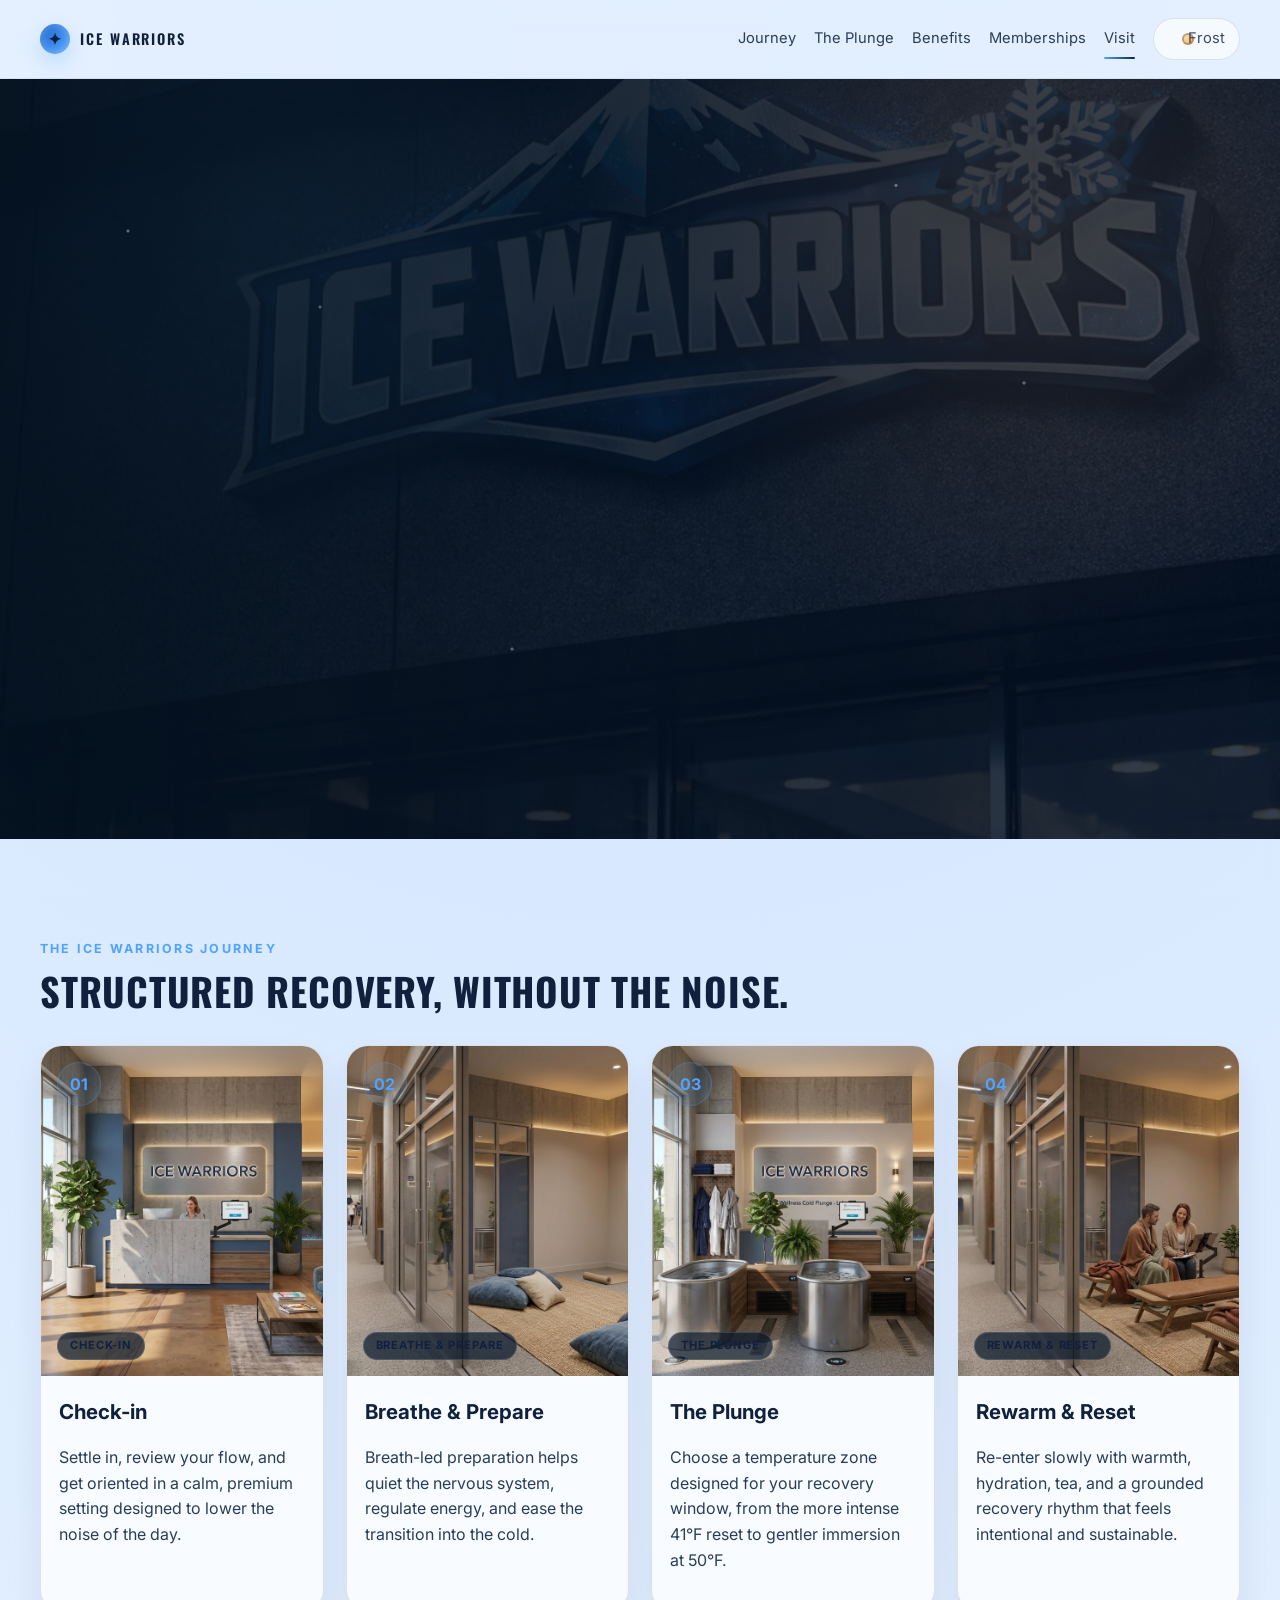
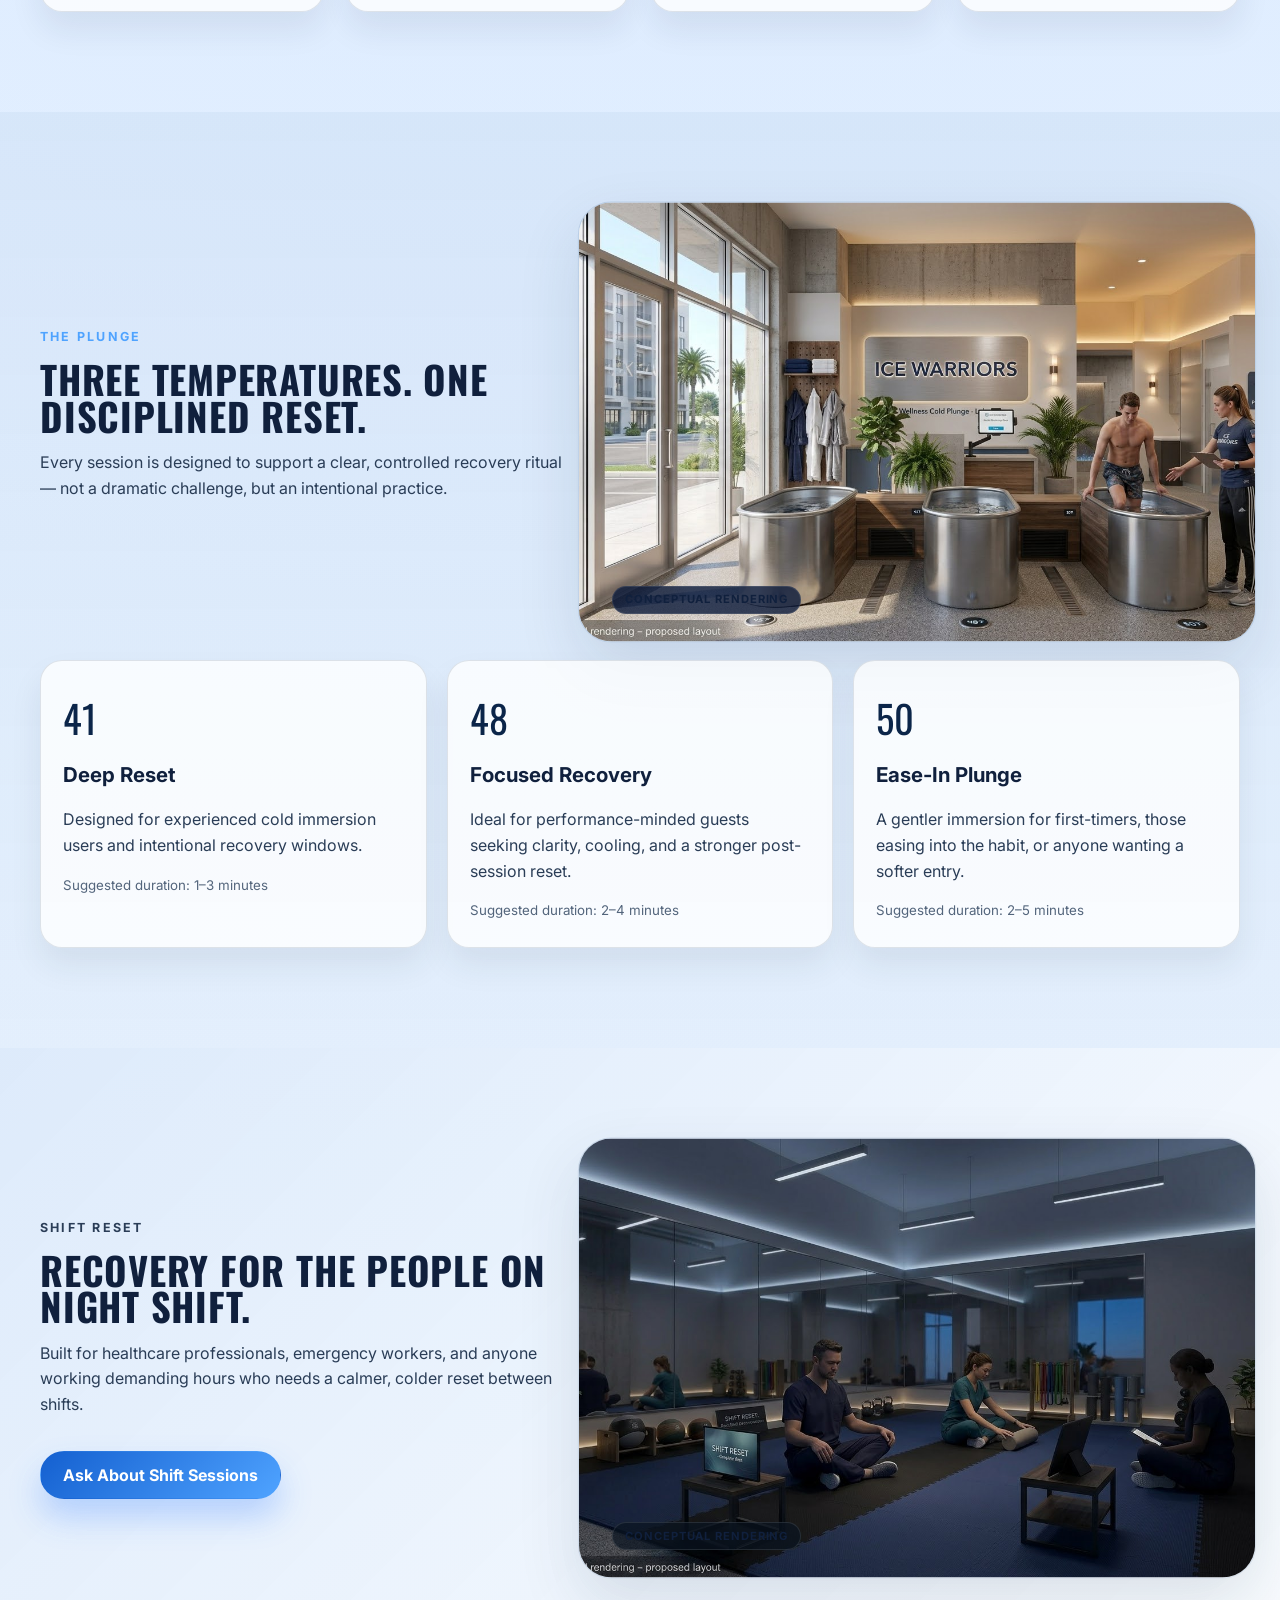
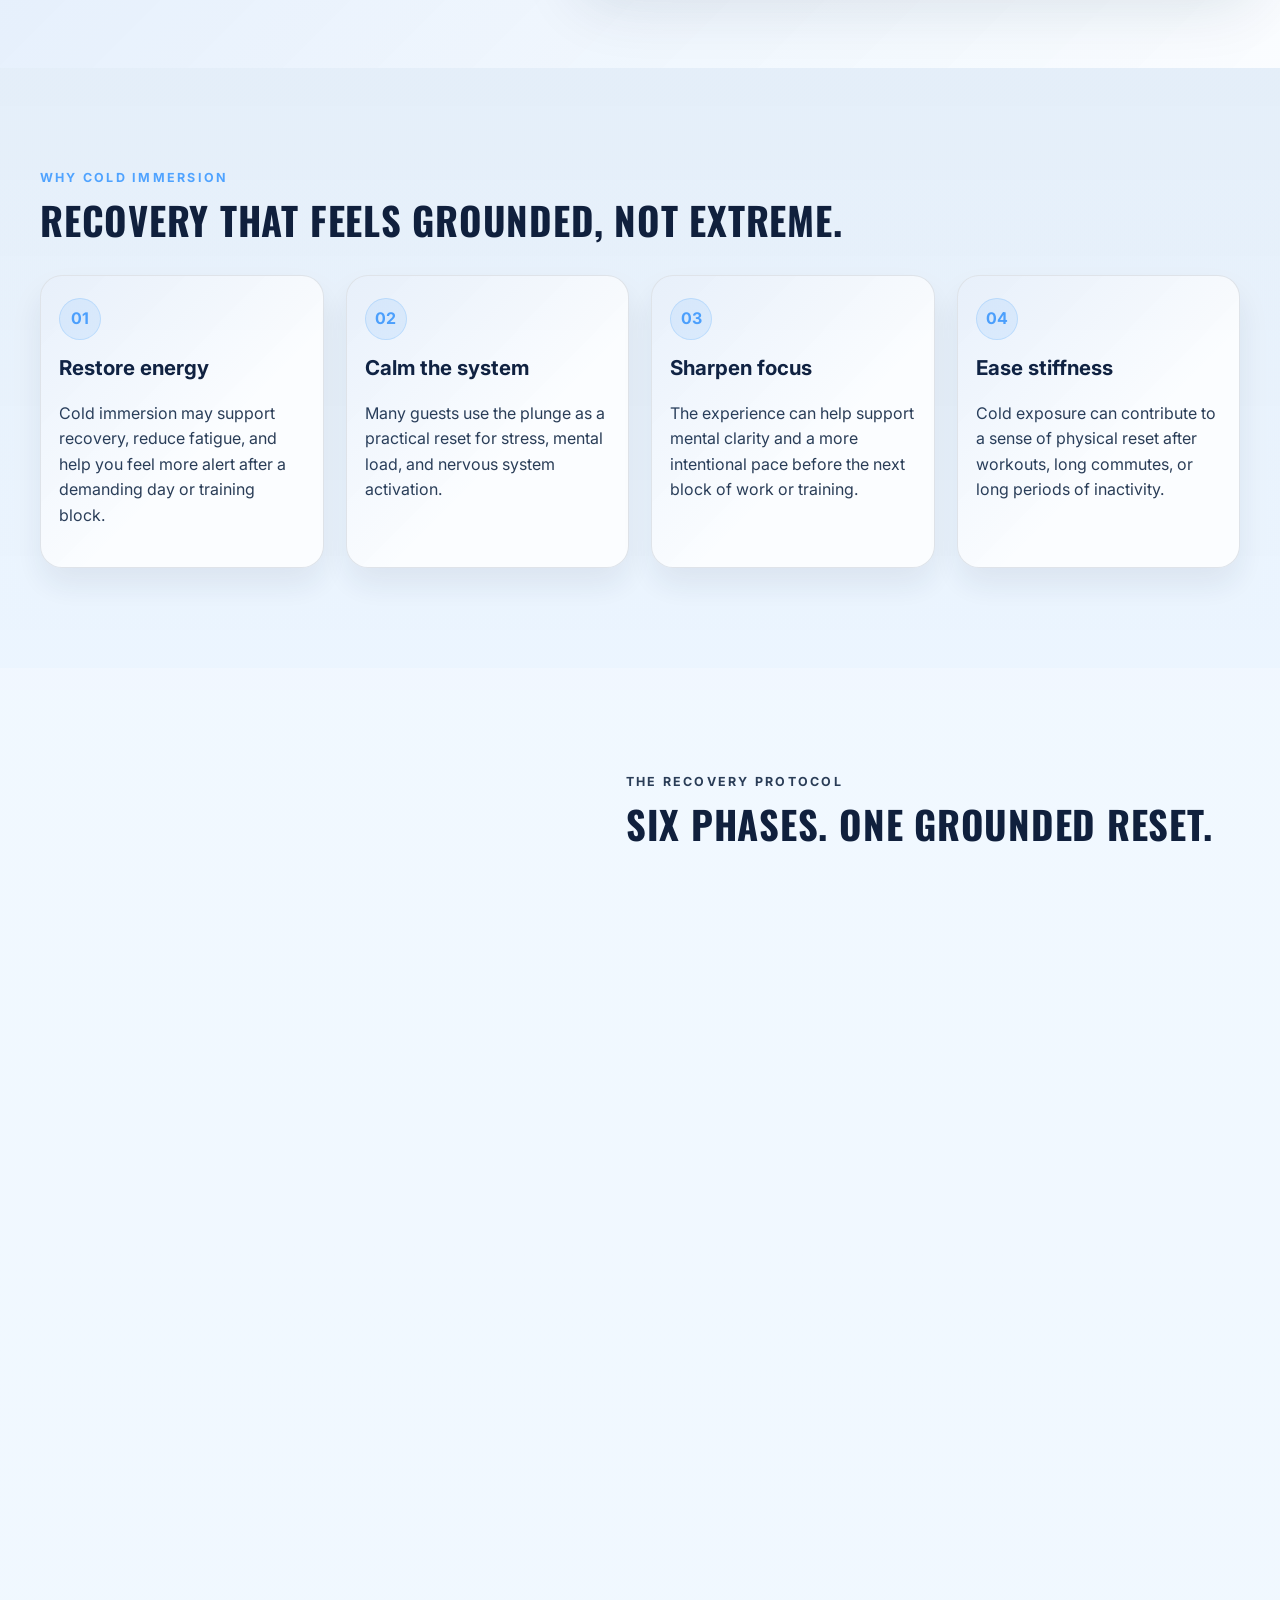
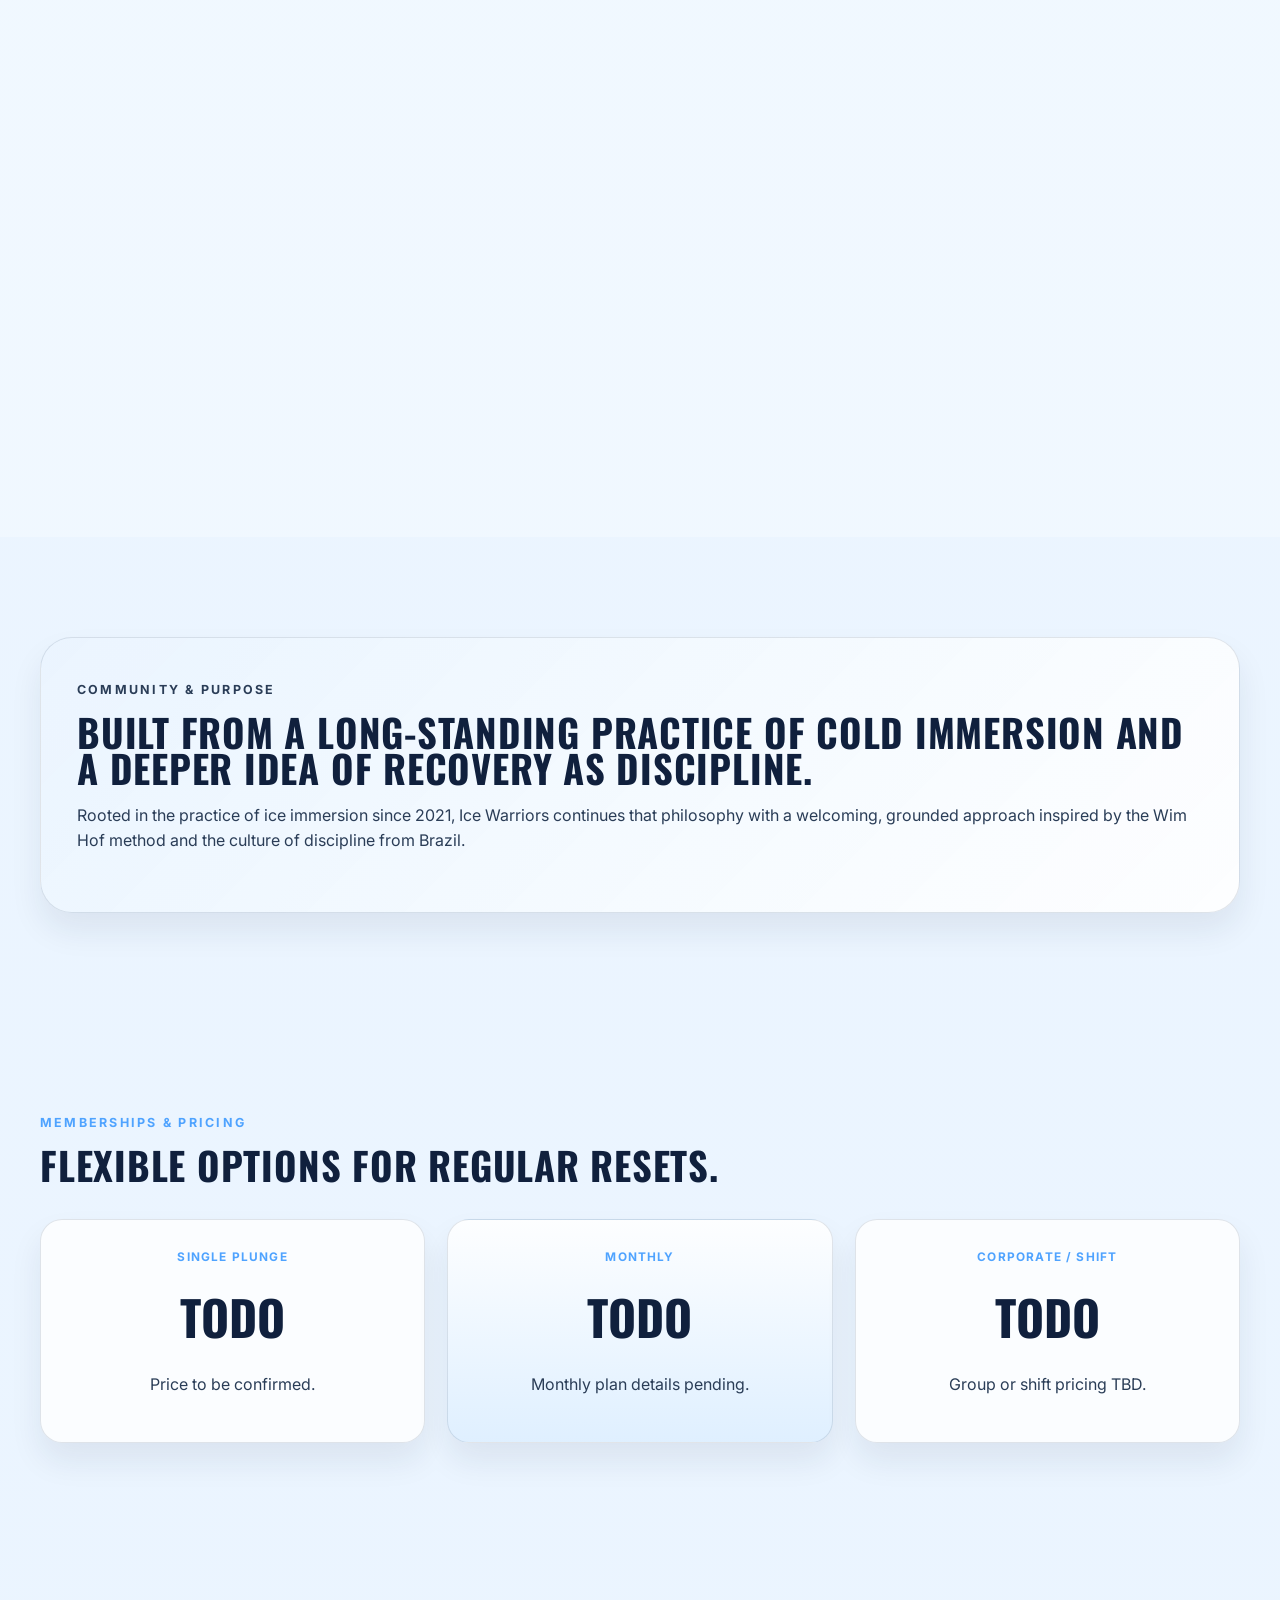
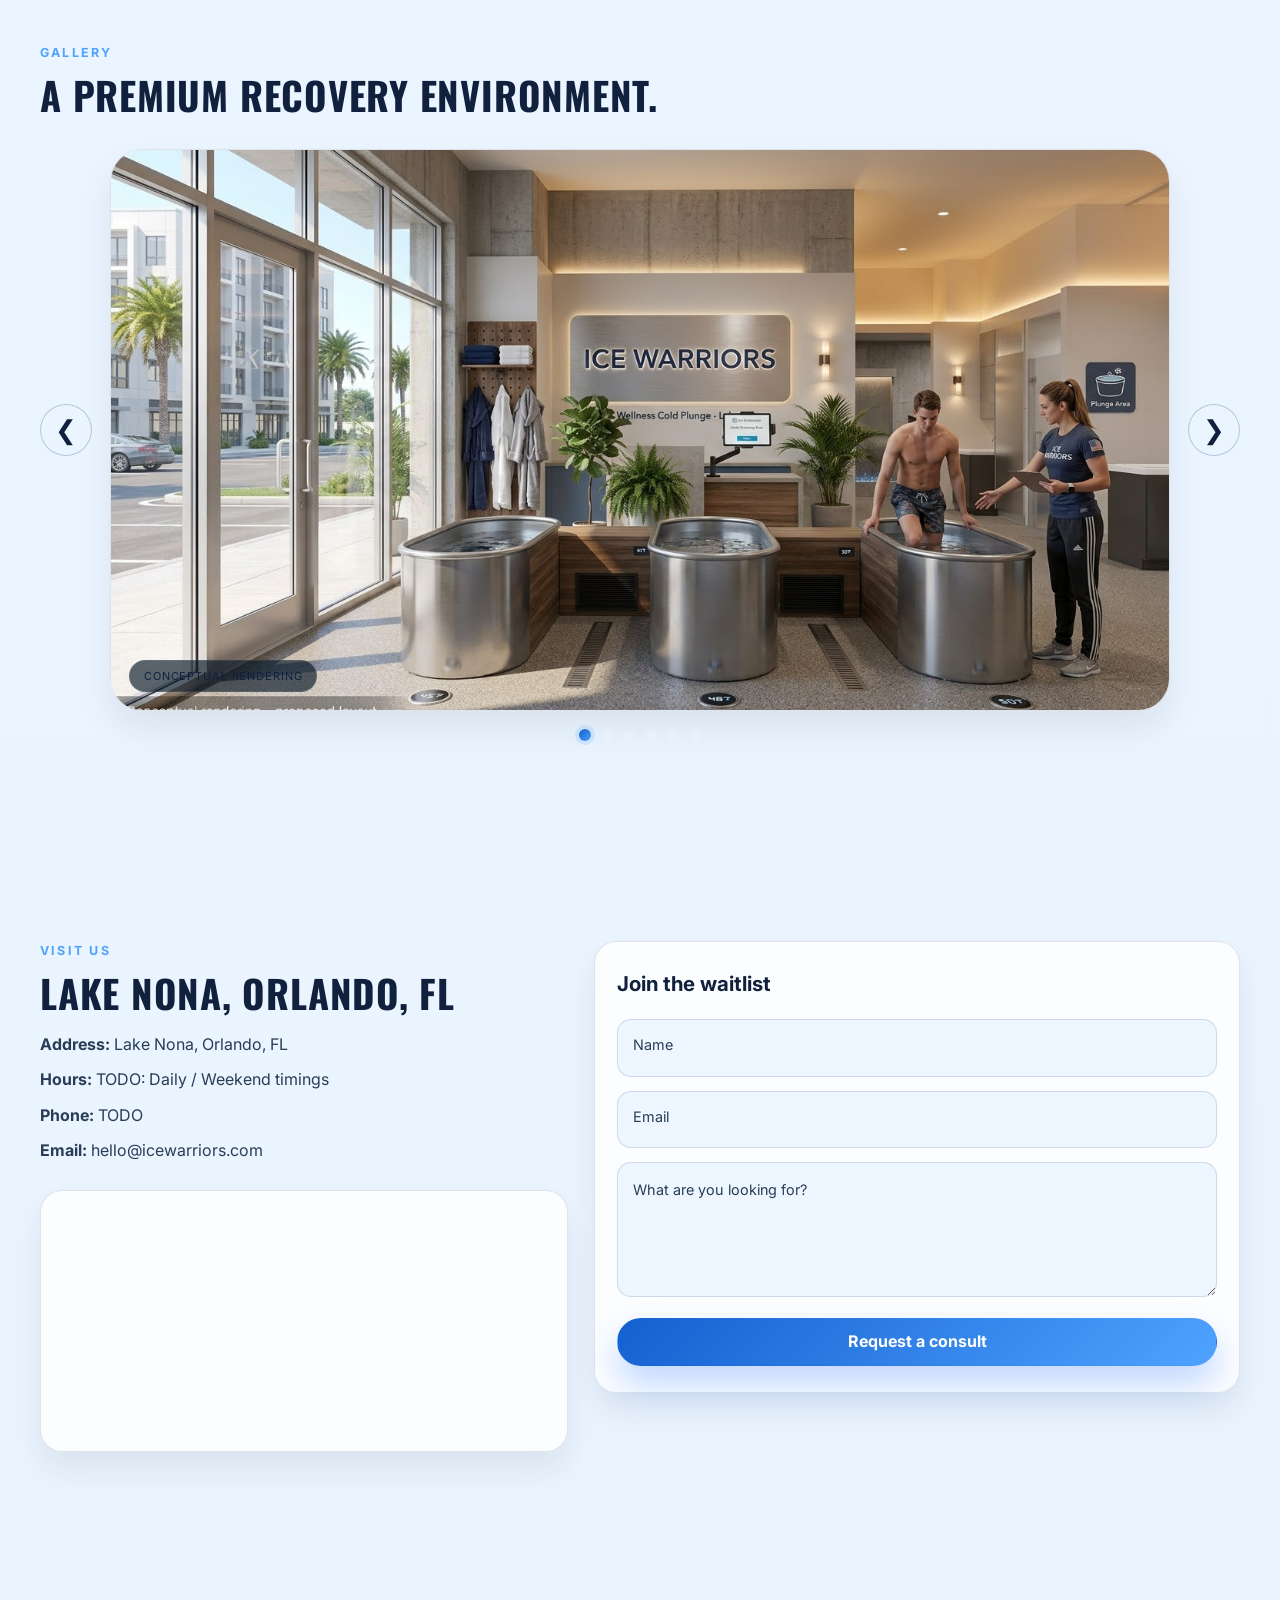
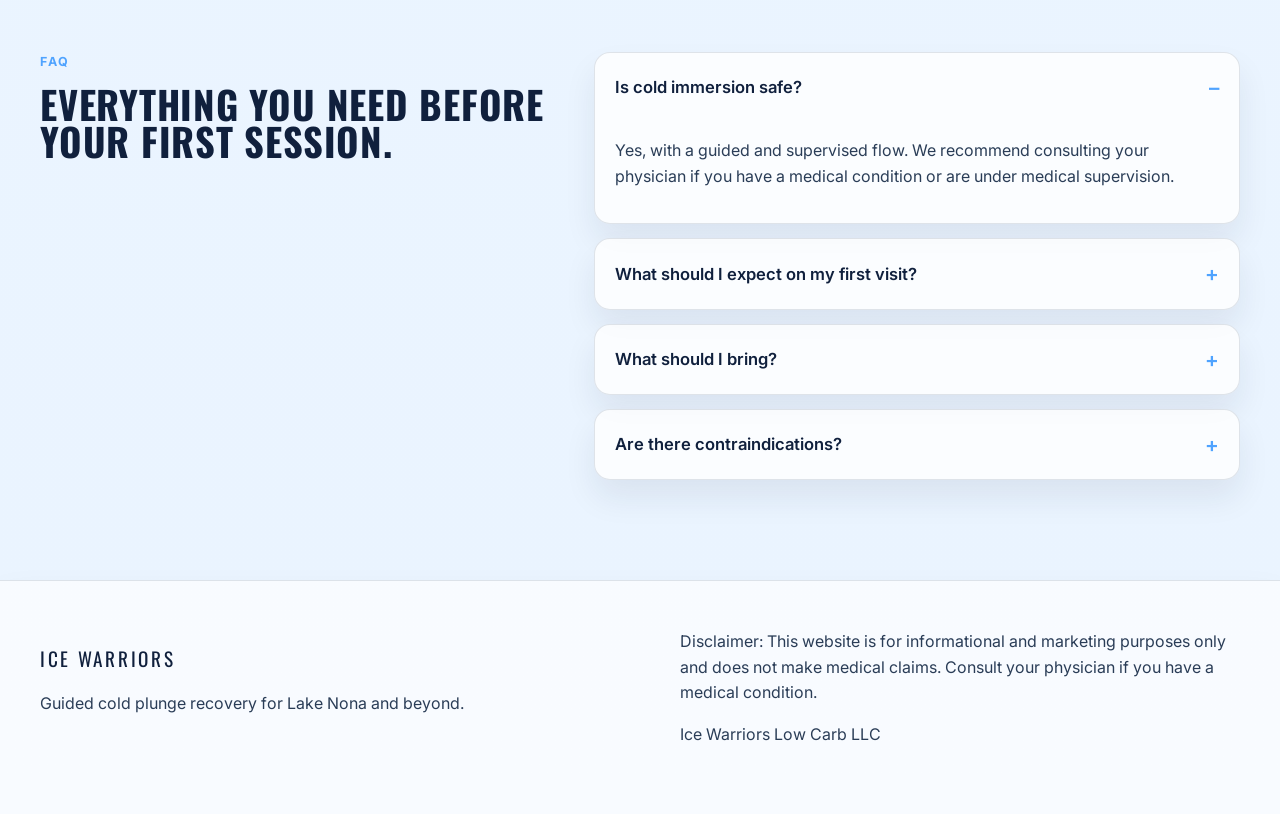
==== commit 47e5549d: "feat:inserção de terapias" ====
--- a/site_ice_warriors/index.html
+++ b/site_ice_warriors/index.html
@@ -1,5 +1,5 @@
 <!DOCTYPE html>
-<html lang="en">
+<html lang="en" data-theme="dark">
   <head>
     <meta charset="UTF-8" />
     <meta name="viewport" content="width=device-width, initial-scale=1.0" />
@@ -7,7 +7,10 @@
     <meta property="og:title" content="Ice Warriors | Recover Like a Warrior." />
     <meta property="og:description" content="Guided cold plunge recovery in Lake Nona, Orlando, FL." />
     <meta property="og:type" content="website" />
-    <meta property="og:image" content="../assets/img/Ice_Warriors_fronte_loja.png" />
+    <meta property="og:url" content="https://www.icewarriors.com/" />
+    <meta property="og:image" content="https://www.icewarriors.com/assets/img/Ice_Warriors_fronte_loja.png" />
+    <meta name="twitter:card" content="summary_large_image" />
+    <link rel="canonical" href="https://www.icewarriors.com/" />
     <meta name="theme-color" content="#0A1A3A" />
     <title>Ice Warriors | Recover Like a Warrior.</title>
     <link rel="preconnect" href="https://fonts.googleapis.com" />
@@ -36,6 +39,7 @@
   <body>
     <div class="site-shell">
       <header class="site-header">
+        <div class="scroll-progress" aria-hidden="true"></div>
         <div class="container nav-wrap">
           <a class="brand" href="#top" aria-label="Ice Warriors home">
             <span class="brand-mark" aria-hidden="true">✦</span>
@@ -54,7 +58,7 @@
             <a href="#benefits">Benefits</a>
             <a href="#pricing">Memberships</a>
             <a href="#visit">Visit</a>
-            <button class="theme-toggle" type="button" aria-label="Toggle light theme">Frost</button>
+            <button class="theme-toggle" type="button" aria-label="Toggle light theme"><span class="toggle-copy">Frost</span></button>
           </nav>
         </div>
       </header>
@@ -77,9 +81,9 @@
               </div>
 
               <ul class="hero-meta" aria-label="Key highlights">
-                <li><strong>41°F</strong><span>Cold plunge</span></li>
-                <li><strong>3 temps</strong><span>Recovery zones</span></li>
-                <li><strong>Guided flow</strong><span>Safe + calm</span></li>
+                <li><strong data-count="41">0</strong><span>Cold plunge</span></li>
+                <li><strong data-count="3">0</strong><span>Recovery zones</span></li>
+                <li><strong data-count="1">0</strong><span>Guided flow</span></li>
               </ul>
             </div>
 
@@ -166,22 +170,22 @@
           </div>
 
           <div class="container temp-grid">
-            <article class="temp-card reveal">
-              <span class="temp-value">41°F</span>
+            <article class="temp-card reveal" style="--temp-glow: rgba(58, 120, 255, 0.45); --temp-shadow: rgba(58, 120, 255, 0.22);">
+              <span class="temp-value" data-count="41">0</span>
               <h3>Deep Reset</h3>
               <p>Designed for experienced cold immersion users and intentional recovery windows.</p>
               <small>Suggested duration: 1–3 minutes</small>
             </article>
 
-            <article class="temp-card reveal">
-              <span class="temp-value">48°F</span>
+            <article class="temp-card reveal" style="--temp-glow: rgba(95, 160, 255, 0.42); --temp-shadow: rgba(95, 160, 255, 0.18);">
+              <span class="temp-value" data-count="48">0</span>
               <h3>Focused Recovery</h3>
               <p>Ideal for performance-minded guests seeking clarity, cooling, and a stronger post-session reset.</p>
               <small>Suggested duration: 2–4 minutes</small>
             </article>
 
-            <article class="temp-card reveal">
-              <span class="temp-value">50°F</span>
+            <article class="temp-card reveal" style="--temp-glow: rgba(160, 210, 255, 0.42); --temp-shadow: rgba(160, 210, 255, 0.18);">
+              <span class="temp-value" data-count="50">0</span>
               <h3>Ease-In Plunge</h3>
               <p>A gentler immersion for first-timers, those easing into the habit, or anyone wanting a softer entry.</p>
               <small>Suggested duration: 2–5 minutes</small>
@@ -241,21 +245,94 @@
         </section>
 
         <section class="section beyond" id="beyond">
-          <div class="container beyond-layout">
-            <div class="beyond-visual reveal">
-              <img src="../assets/img/ice_023.jpg" alt="Movement and mobility session area at Ice Warriors" loading="lazy" />
-              <span class="render-label">Conceptual rendering</span>
-            </div>
-
-            <div class="beyond-copy reveal">
-              <p class="eyebrow">Beyond the Plunge</p>
-              <h2>Recovery support that complements the ritual.</h2>
-              <p>For guests who want more than cold immersion, we support a fuller recovery rhythm with mobility, movement, and holistic options that fit around training and daily life.</p>
-              <ul>
-                <li>Mobility and post-plunge movement guidance</li>
-                <li>Jiu-jitsu as a complementary training lens</li>
-                <li>Low-carb nutrition support as a lifestyle conversation, not a slogan</li>
-              </ul>
+          <div class="container protocol-shell">
+            <div class="protocol-viewport reveal">
+              <div class="protocol-image-panel">
+                <div class="protocol-progress-line" aria-hidden="true"></div>
+                <div class="protocol-visuals">
+                  <figure class="protocol-visual is-active" data-protocol="0">
+                    <img src="../assets/img/ice_024.jpg" alt="Regulation and mindfulness recovery space" loading="lazy" />
+                  </figure>
+                  <figure class="protocol-visual" data-protocol="1">
+                    <img src="../assets/img/ice_021.jpg" alt="Immersion and cryotherapy recovery room" loading="lazy" />
+                  </figure>
+                  <figure class="protocol-visual" data-protocol="2">
+                    <img src="../assets/img/ice_022.jpg" alt="Heat and contrast recovery lounge" loading="lazy" />
+                  </figure>
+                  <figure class="protocol-visual" data-protocol="3">
+                    <img src="../assets/img/ice_023.jpg" alt="Manual and body therapies recovery area" loading="lazy" />
+                  </figure>
+                  <figure class="protocol-visual" data-protocol="4">
+                    <img src="../assets/img/ice_026.jpg" alt="Performance technology recovery session" loading="lazy" />
+                  </figure>
+                  <figure class="protocol-visual" data-protocol="5">
+                    <img src="../assets/img/ice_025.jpg" alt="Nutrition and support wellness lounge" loading="lazy" />
+                  </figure>
+                </div>
+              </div>
+            </div>
+
+            <div class="protocol-copy reveal">
+              <div class="protocol-copy-header">
+                <p class="eyebrow">The Recovery Protocol</p>
+                <h2>Six phases. One grounded reset.</h2>
+              </div>
+
+              <div class="protocol-list" aria-live="polite">
+                <article class="protocol-item is-active" data-status="soon" data-protocol="0">
+                  <div class="protocol-number">01</div>
+                  <div class="protocol-content">
+                    <h3>Regulation &amp; Mindfulness</h3>
+                    <p>Calm the nervous system with guided breath, meditative pacing, and restorative movement.</p>
+                    <span class="status-pill positive">Coming soon</span>
+                  </div>
+                </article>
+
+                <article class="protocol-item" data-status="available" data-protocol="1">
+                  <div class="protocol-number">02</div>
+                  <div class="protocol-content">
+                    <h3>Immersion &amp; Cryotherapy</h3>
+                    <p>Cold plunge recovery with tempo, structure, and calm focus for a sharper post-session reset.</p>
+                    <span class="status-pill">Available</span>
+                  </div>
+                </article>
+
+                <article class="protocol-item" data-status="soon" data-protocol="2">
+                  <div class="protocol-number">03</div>
+                  <div class="protocol-content">
+                    <h3>Heat &amp; Contrast</h3>
+                    <p>Use heat and recovery contrast to support circulation, ease tension, and build a more resilient rhythm.</p>
+                    <span class="status-pill positive">Coming soon</span>
+                  </div>
+                </article>
+
+                <article class="protocol-item" data-status="soon" data-protocol="3">
+                  <div class="protocol-number">04</div>
+                  <div class="protocol-content">
+                    <h3>Manual &amp; Body Therapies</h3>
+                    <p>Soft tissue work and targeted body therapies may help reduce strain and support recovery longevity.</p>
+                    <span class="status-pill positive">Coming soon</span>
+                  </div>
+                </article>
+
+                <article class="protocol-item" data-status="soon" data-protocol="4">
+                  <div class="protocol-number">05</div>
+                  <div class="protocol-content">
+                    <h3>Performance Technology</h3>
+                    <p>Recovery tools like compression and red-light support can help you return to training with intention.</p>
+                    <span class="status-pill positive">Coming soon</span>
+                  </div>
+                </article>
+
+                <article class="protocol-item" data-status="soon" data-protocol="5">
+                  <div class="protocol-number">06</div>
+                  <div class="protocol-content">
+                    <h3>Nutrition &amp; Support</h3>
+                    <p>Guided hydration and practical nutrition support can complement your routine with a calmer, steadier approach.</p>
+                    <span class="status-pill positive">Coming soon</span>
+                  </div>
+                </article>
+              </div>
             </div>
           </div>
         </section>
@@ -369,19 +446,22 @@
 
             <div class="contact-panel reveal">
               <h3>Join the waitlist</h3>
-              <form id="formContato">
-                <label>
-                  <span>Name</span>
-                  <input type="text" name="name" placeholder="Your name" required />
-                </label>
-                <label>
-                  <span>Email</span>
-                  <input type="email" name="email" placeholder="you@example.com" required />
-                </label>
-                <label>
-                  <span>What are you looking for?</span>
-                  <textarea name="message" rows="4" placeholder="Tell us about your recovery goals" required></textarea>
-                </label>
+              <form id="formContato" novalidate>
+                <div class="form-field">
+                  <input type="text" name="name" id="name" placeholder=" " required />
+                  <label for="name">Name</label>
+                </div>
+
+                <div class="form-field">
+                  <input type="email" name="email" id="email" placeholder=" " required />
+                  <label for="email">Email</label>
+                </div>
+
+                <div class="form-field textarea-wrap">
+                  <textarea name="message" id="message" rows="4" placeholder=" " required></textarea>
+                  <label for="message">What are you looking for?</label>
+                </div>
+
                 <button class="btn btn-primary" type="submit">Request a consult</button>
               </form>
             </div>
--- a/site_ice_warriors/style.css
+++ b/site_ice_warriors/style.css
@@ -24,6 +24,8 @@
   --container-padding: 24px;
   --header-h: 78px;
   --transition: 220ms ease;
+  --scroll-progress: 0%;
+  --protocol-progress: 0;
 }
 
 body.light-theme {
@@ -48,12 +50,50 @@
   --shadow: rgba(20, 40, 70, 0.12);
 }
 
+html[data-theme='light'],
+body.light-theme {
+  --bg: #edf6ff;
+  --bg-strong: #dfeeff;
+  --bg-soft: #eaf4ff;
+  --panel: rgba(255, 255, 255, 0.8);
+  --panel-alt: rgba(255, 255, 255, 0.92);
+  --panel-strong: #edf6ff;
+  --surface: #edf4ff;
+  --surface-2: #dfeeff;
+  --line: rgba(19, 65, 118, 0.15);
+  --line-strong: rgba(19, 65, 118, 0.25);
+  --text: #10203d;
+  --text-soft: #2a3d57;
+  --text-muted: #53657c;
+  --primary: #1460d0;
+  --primary-strong: #4fa3ff;
+  --ice: #0b2549;
+  --glacier: #56709c;
+  --warm: #c98b5a;
+  --shadow: rgba(20, 40, 70, 0.12);
+}
+
+html {
+  scroll-behavior: smooth;
+}
+
+html.js {
+  scroll-behavior: auto;
+}
+
+html.js .reveal,
+html.js .journey-item,
+html.js .temp-card,
+html.js .benefit-card,
+html.js .price-card,
+html.js .protocol-item,
+html.js .section-header,
+html.js .gallery-shell {
+  opacity: 0;
+}
+
 * {
   box-sizing: border-box;
-}
-
-html {
-  scroll-behavior: smooth;
 }
 
 body {
@@ -109,11 +149,31 @@
   backdrop-filter: blur(16px);
   background: rgba(7, 24, 39, 0.35);
   border-bottom: 1px solid rgba(255, 255, 255, 0.08);
+  transition: background var(--transition), border-color var(--transition), box-shadow var(--transition);
+}
+
+.site-header.is-scrolled {
+  background: rgba(7, 24, 39, 0.68);
+  box-shadow: 0 12px 28px rgba(2, 11, 22, 0.12);
+  border-bottom-color: rgba(255, 255, 255, 0.12);
 }
 
 body.light-theme .site-header {
   background: rgba(237, 246, 255, 0.6);
   border-bottom-color: rgba(17, 45, 78, 0.08);
+}
+
+body.light-theme .site-header.is-scrolled {
+  background: rgba(237, 246, 255, 0.82);
+}
+
+.scroll-progress {
+  position: absolute;
+  inset: 0 auto 0 0;
+  width: var(--scroll-progress);
+  height: 3px;
+  background: linear-gradient(90deg, var(--primary-strong), var(--ice));
+  box-shadow: 0 0 18px rgba(86, 171, 255, 0.6);
 }
 
 .nav-wrap {
@@ -156,9 +216,31 @@
 
 .site-nav a,
 .theme-toggle {
+  position: relative;
   color: var(--text-soft);
   font-size: 0.92rem;
-  transition: color var(--transition), transform var(--transition);
+  transition: color var(--transition), transform var(--transition), opacity var(--transition);
+}
+
+.site-nav a::after,
+.site-nav a.is-active::after {
+  content: "";
+  position: absolute;
+  left: 0;
+  bottom: -8px;
+  width: 100%;
+  height: 2px;
+  border-radius: 999px;
+  background: linear-gradient(90deg, var(--primary-strong), var(--ice));
+  transform: scaleX(0);
+  transform-origin: left;
+  transition: transform var(--transition);
+}
+
+.site-nav a:hover::after,
+.site-nav a.is-active::after,
+.site-nav a:focus-visible::after {
+  transform: scaleX(1);
 }
 
 .site-nav a:hover,
@@ -172,6 +254,28 @@
   background: rgba(255, 255, 255, 0.04);
   border-radius: 999px;
   padding: 8px 14px;
+  display: inline-flex;
+  align-items: center;
+  gap: 8px;
+}
+
+.theme-toggle::before {
+  content: "";
+  width: 12px;
+  height: 12px;
+  border-radius: 50%;
+  background: linear-gradient(135deg, #b7d5ff, #eaf4ff);
+  box-shadow: inset 0 0 0 2px rgba(10, 26, 58, 0.3);
+  transition: transform var(--transition), opacity var(--transition);
+}
+
+.theme-toggle.is-light::before {
+  transform: translateX(14px);
+  background: linear-gradient(135deg, #ffe9b8, #ffb35f);
+}
+
+.theme-toggle.is-light .toggle-copy {
+  opacity: 0.92;
 }
 
 .menu-toggle {
@@ -211,18 +315,19 @@
 }
 
 .hero-bg {
-  background-image: linear-gradient(120deg, rgba(7, 24, 39, 0.78), rgba(9, 26, 52, 0.72)), url('../assets/img/Ice_Warriors_fronte_loja.png');
+  background-image: linear-gradient(120deg, rgba(7, 24, 39, 0.82), rgba(9, 26, 52, 0.74)), url('../assets/img/Ice_Warriors_fronte_loja.png');
   background-size: cover;
   background-position: center;
   filter: saturate(0.8) contrast(1.05);
   transform: scale(1.08);
+  will-change: transform;
 }
 
 .hero-overlay {
   background:
-    linear-gradient(90deg, rgba(10, 26, 58, 0.8) 0%, rgba(10, 26, 58, 0.35) 35%, rgba(10, 26, 58, 0.15) 100%),
-    radial-gradient(circle at 20% 20%, rgba(79, 163, 255, 0.16), transparent 30%),
-    radial-gradient(circle at 80% 20%, rgba(201, 139, 90, 0.20), transparent 30%);
+    linear-gradient(90deg, rgba(5, 18, 32, 0.82) 0%, rgba(8, 20, 35, 0.58) 38%, rgba(8, 20, 35, 0.26) 100%),
+    radial-gradient(circle at 20% 20%, rgba(79, 163, 255, 0.18), transparent 28%),
+    radial-gradient(circle at 80% 20%, rgba(201, 139, 90, 0.22), transparent 34%);
 }
 
 .hero-particles {
@@ -234,22 +339,13 @@
     radial-gradient(circle at 40% 75%, rgba(255,255,255,0.75) 0 1px, transparent 2px);
   opacity: 0.45;
   animation: floatSnow 22s linear infinite;
+  will-change: transform;
 }
 
 @keyframes floatSnow {
   0% { transform: translateY(0); }
   50% { transform: translateY(16px); }
   100% { transform: translateY(0); }
-}
-
-@media (prefers-reduced-motion: reduce) {
-  .hero-particles {
-    animation: none;
-  }
-
-  html {
-    scroll-behavior: auto;
-  }
 }
 
 .hero-inner {
@@ -272,6 +368,11 @@
   font-weight: 700;
 }
 
+.hero .eyebrow {
+  color: #dfeeff;
+  text-shadow: 0 2px 16px rgba(7, 24, 39, 0.38);
+}
+
 .hero-copy h1,
 .section-header h2,
 .plunge-copy h2,
@@ -279,7 +380,8 @@
 .beyond-copy h2,
 .community-banner h2,
 .visit-copy h2,
-.faq-wrap h2 {
+.faq-wrap h2,
+.protocol-copy-header h2 {
   margin: 0;
   font-family: 'Oswald', 'Arial Narrow', sans-serif;
   line-height: 0.95;
@@ -315,12 +417,48 @@
   padding: 0 22px;
   border: 1px solid transparent;
   font-weight: 700;
-  transition: transform var(--transition), box-shadow var(--transition), border-color var(--transition), background var(--transition);
+  position: relative;
+  overflow: hidden;
+  isolation: isolate;
+  transition: transform var(--transition), box-shadow var(--transition), border-color var(--transition), background var(--transition), opacity var(--transition);
+}
+
+.btn::before {
+  content: "";
+  position: absolute;
+  inset: 0;
+  transform: translateX(-120%);
+  background: linear-gradient(120deg, transparent, rgba(255,255,255,0.26), transparent);
+  transition: transform 500ms ease;
+  z-index: -1;
+}
+
+.btn:hover::before,
+.btn:focus-visible::before {
+  transform: translateX(120%);
 }
 
 .btn:hover {
   transform: translateY(-2px);
   box-shadow: 0 18px 28px rgba(42, 117, 255, 0.22);
+}
+
+.btn:active {
+  transform: translateY(0) scale(0.99);
+}
+
+.btn:focus-visible,
+.theme-toggle:focus-visible,
+.site-nav a:focus-visible,
+.menu-toggle:focus-visible,
+.dot:focus-visible,
+.carousel-btn:focus-visible,
+.faq-question:focus-visible,
+input:focus-visible,
+textarea:focus-visible,
+button:focus-visible {
+  outline: 3px solid rgba(155, 206, 255, 0.9);
+  outline-offset: 2px;
 }
 
 .btn-primary {
@@ -333,6 +471,18 @@
   background: rgba(255, 255, 255, 0.04);
   border-color: var(--line);
   color: var(--text);
+}
+
+.hero .btn-secondary {
+  background: rgba(255, 255, 255, 0.06);
+  border-color: rgba(255, 255, 255, 0.25);
+  color: #eaf4ff;
+  backdrop-filter: blur(10px);
+}
+
+.hero .btn-secondary:hover {
+  border-color: rgba(255, 255, 255, 0.4);
+  background: rgba(255, 255, 255, 0.09);
 }
 
 .hero-meta {
@@ -378,9 +528,10 @@
   width: min(100%, 500px);
   border-radius: var(--radius-lg);
   padding: 14px;
-  background: rgba(255, 255, 255, 0.04);
-  border: 1px solid var(--line);
-  box-shadow: 0 30px 60px rgba(2, 11, 22, 0.32);
+  background: rgba(255, 255, 255, 0.06);
+  border: 1px solid rgba(255, 255, 255, 0.25);
+  box-shadow: 0 30px 60px rgba(2, 11, 22, 0.42);
+  will-change: transform;
 }
 
 .hero-card-main img {
@@ -422,10 +573,10 @@
 .section-header h2,
 .plunge-copy h2,
 .shift-copy h2,
-.beyond-copy h2,
 .community-banner h2,
 .visit-copy h2,
-.faq-wrap h2 {
+.faq-wrap h2,
+.protocol-copy-header h2 {
   font-size: clamp(2.1rem, 3vw, 3.7rem);
 }
 
@@ -476,6 +627,13 @@
   width: 100%;
   height: 330px;
   object-fit: cover;
+  transform: scale(1.05);
+  transition: transform 0.8s ease;
+}
+
+.reveal.is-visible .journey-image img,
+.reveal.is-visible .plunge-visual img {
+  transform: scale(1);
 }
 
 .caption-tag {
@@ -492,7 +650,8 @@
 .journey-copy h3,
 .benefit-card h3,
 .temp-card h3,
-.contact-panel h3 {
+.contact-panel h3,
+.protocol-content h3 {
   margin: 0 0 10px;
   font-size: 1.28rem;
 }
@@ -502,13 +661,14 @@
 .temp-card p,
 .lead,
 .shift-copy p,
-.beyond-copy p,
 .community-banner p,
 .visit-list,
 .footer-copy,
 .footer-meta p,
 .faq-answer p,
-.placeholder {
+.placeholder,
+.protocol-content p,
+.protocol-copy-header p {
   color: var(--text-soft);
 }
 
@@ -518,7 +678,6 @@
 
 .plunge-layout,
 .shift-layout,
-.beyond-layout,
 .visit-grid {
   display: grid;
   grid-template-columns: 0.9fr 1.1fr;
@@ -527,20 +686,20 @@
 }
 
 .plunge-visual,
-.shift-visual,
-.beyond-visual {
+.shift-visual {
   position: relative;
 }
 
 .plunge-visual img,
-.shift-visual img,
-.beyond-visual img {
+.shift-visual img {
   width: 100%;
   min-height: 420px;
   object-fit: cover;
   border-radius: var(--radius-lg);
   border: 1px solid var(--line);
   box-shadow: 0 24px 60px var(--shadow);
+  transform: scale(1.05);
+  transition: transform 0.8s ease;
 }
 
 .render-label {
@@ -573,6 +732,28 @@
 
 .temp-card {
   padding: 26px 22px;
+  position: relative;
+  overflow: hidden;
+  transition: box-shadow var(--transition), border-color var(--transition), transform var(--transition), background var(--transition);
+}
+
+.temp-card::before {
+  content: "";
+  position: absolute;
+  inset: 0;
+  background: radial-gradient(circle at top, var(--temp-glow), transparent 62%);
+  opacity: 0;
+  transition: opacity 280ms ease;
+  pointer-events: none;
+}
+
+.temp-card:hover {
+  transform: translateY(-3px);
+  box-shadow: 0 20px 35px var(--temp-shadow), 0 0 0 1px rgba(255,255,255,0.08);
+}
+
+.temp-card:hover::before {
+  opacity: 1;
 }
 
 .temp-value {
@@ -609,6 +790,7 @@
   padding: 22px 18px;
   position: relative;
   overflow: hidden;
+  transition: transform var(--transition), box-shadow var(--transition), border-color var(--transition);
 }
 
 .benefit-card::before {
@@ -633,29 +815,173 @@
   margin-bottom: 12px;
 }
 
+.protocol-shell {
+  position: relative;
+  display: grid;
+  grid-template-columns: minmax(0, 0.95fr) minmax(0, 1.05fr);
+  gap: 30px;
+  align-items: flex-start;
+}
+
+.protocol-viewport {
+  position: sticky;
+  top: 120px;
+  min-height: 680px;
+}
+
+.protocol-image-panel {
+  position: relative;
+  border-radius: 30px;
+  overflow: hidden;
+  border: 1px solid var(--line);
+  background: rgba(9, 20, 34, 0.8);
+  box-shadow: 0 28px 60px rgba(2, 11, 22, 0.22);
+  min-height: 680px;
+}
+
+.protocol-progress-line {
+  position: absolute;
+  left: 24px;
+  top: 20px;
+  width: 2px;
+  height: calc((100% - 40px) * (var(--protocol-progress) / 100));
+  background: linear-gradient(180deg, rgba(79, 163, 255, 0.8), rgba(143, 190, 255, 0.75), rgba(255,255,255,0.18));
+  z-index: 2;
+  border-radius: 20px;
+}
+
+.protocol-progress-line::after {
+  content: "";
+  position: absolute;
+  left: 50%;
+  top: 0;
+  width: 18px;
+  height: 18px;
+  border-radius: 50%;
+  background: linear-gradient(135deg, var(--primary), var(--primary-strong));
+  transform: translate(-50%, -5px);
+  box-shadow: 0 0 0 5px rgba(79, 163, 255, 0.18);
+}
+
+.protocol-visuals {
+  position: relative;
+  width: 100%;
+  height: 100%;
+  min-height: 680px;
+}
+
+.protocol-visual {
+  position: absolute;
+  inset: 0;
+  opacity: 0;
+  transform: scale(1.03);
+  transition: opacity 600ms ease, transform 600ms ease;
+  pointer-events: none;
+}
+
+.protocol-visual.is-active {
+  opacity: 1;
+  transform: scale(1);
+}
+
+.protocol-visual img {
+  width: 100%;
+  height: 680px;
+  object-fit: cover;
+}
+
+.protocol-copy {
+  padding-top: 4px;
+}
+
+.protocol-copy-header {
+  margin-bottom: 24px;
+}
+
+.protocol-list {
+  position: relative;
+  display: grid;
+  gap: 18px;
+}
+
+.protocol-item {
+  position: relative;
+  display: grid;
+  grid-template-columns: 72px 1fr;
+  gap: 18px;
+  padding: 20px 18px 18px;
+  border-radius: var(--radius);
+  background: rgba(12, 31, 58, 0.5);
+  border: 1px solid var(--line);
+  box-shadow: 0 18px 28px rgba(3, 12, 20, 0.12);
+  transition: transform var(--transition), border-color var(--transition), background var(--transition), opacity var(--transition);
+}
+
+.protocol-item.is-active {
+  border-color: rgba(143, 190, 255, 0.45);
+  background: rgba(15, 36, 64, 0.78);
+}
+
+.protocol-number {
+  display: inline-flex;
+  align-items: center;
+  justify-content: center;
+  width: 52px;
+  height: 52px;
+  border-radius: 50%;
+  border: 1px solid rgba(79, 163, 255, 0.26);
+  background: rgba(79, 163, 255, 0.08);
+  font-weight: 700;
+  color: var(--primary-strong);
+  letter-spacing: 0.08em;
+}
+
+.protocol-content {
+  display: grid;
+  gap: 10px;
+}
+
+.protocol-content h3 {
+  margin: 0;
+  font-size: clamp(1.3rem, 2vw, 1.7rem);
+}
+
+.protocol-content p {
+  margin: 0;
+  max-width: 54ch;
+}
+
+.status-pill {
+  display: inline-flex;
+  align-items: center;
+  justify-content: center;
+  width: fit-content;
+  min-height: 28px;
+  padding: 0 12px;
+  border-radius: 999px;
+  border: 1px solid rgba(155, 206, 255, 0.3);
+  background: rgba(79, 163, 255, 0.12);
+  color: var(--ice);
+  font-size: 0.7rem;
+  text-transform: uppercase;
+  letter-spacing: 0.08em;
+  font-weight: 700;
+}
+
+.status-pill.positive {
+  background: rgba(117, 195, 167, 0.08);
+  border-color: rgba(117, 195, 167, 0.3);
+  color: #bff0de;
+}
+
+.protocol-item[data-status='soon'] .status-pill {
+  background: rgba(72, 106, 170, 0.12);
+  border-color: rgba(143, 190, 255, 0.24);
+  color: var(--ice);
+}
+
 .beyond {
   background: rgba(9, 19, 32, 0.3);
-}
-
-.beyond-copy ul {
-  list-style: none;
-  padding: 0;
-  margin: 22px 0 0;
-  display: grid;
-  gap: 10px;
-}
-
-.beyond-copy li {
-  position: relative;
-  padding-left: 20px;
-  color: var(--text-soft);
-}
-
-.beyond-copy li::before {
-  content: "•";
-  position: absolute;
-  left: 0;
-  color: var(--primary-strong);
 }
 
 .community-banner {
@@ -677,7 +1003,7 @@
 
 .price-card.featured {
   border-color: rgba(79, 163, 255, 0.45);
-  background: linear-gradient(180deg, rgba(18, 43, 77, 0.75), rgba(13, 25, 46, 0.9));
+  background: linear-gradient(180deg, rgba(255, 255, 255, 0.9), rgba(222, 239, 255, 0.9));
 }
 
 .plan-name {
@@ -715,7 +1041,7 @@
   display: grid;
   grid-auto-flow: column;
   grid-auto-columns: 100%;
-  transition: transform 0.5s ease;
+  transition: transform 0.55s ease;
 }
 
 .gallery-slide {
@@ -757,13 +1083,17 @@
   color: var(--text);
   border-radius: 50%;
   font-size: 1.6rem;
-  transition: transform var(--transition), background var(--transition), border-color var(--transition);
+  transition: transform var(--transition), background var(--transition), border-color var(--transition), opacity var(--transition);
 }
 
 .carousel-btn:hover {
   transform: translateY(-1px);
   background: rgba(79, 163, 255, 0.12);
   border-color: rgba(79, 163, 255, 0.4);
+}
+
+.carousel-btn:active {
+  transform: scale(0.96);
 }
 
 .gallery-dots {
@@ -779,10 +1109,14 @@
   border-radius: 50%;
   border: none;
   background: rgba(255,255,255,0.22);
-}
+  transition: transform var(--transition), background var(--transition), box-shadow var(--transition);
+}
+
+.dot:hover { transform: scale(1.08); }
 
 .dot.is-active {
   background: linear-gradient(135deg, var(--primary), var(--primary-strong));
+  box-shadow: 0 0 0 4px rgba(79, 163, 255, 0.16);
 }
 
 .visit-grid {
@@ -821,14 +1155,9 @@
   margin-top: 18px;
 }
 
-.contact-panel label {
-  display: grid;
-  gap: 8px;
-}
-
-.contact-panel span {
-  color: var(--text-soft);
-  font-size: 0.92rem;
+.form-field {
+  position: relative;
+  display: block;
 }
 
 .contact-panel input,
@@ -837,8 +1166,9 @@
   border: 1px solid var(--line);
   background: rgba(255,255,255,0.04);
   border-radius: 14px;
-  padding: 14px 16px;
+  padding: 18px 16px 12px;
   color: var(--text);
+  transition: border-color var(--transition), box-shadow var(--transition), background var(--transition);
 }
 
 .contact-panel textarea {
@@ -848,7 +1178,41 @@
 
 .contact-panel input::placeholder,
 .contact-panel textarea::placeholder {
-  color: var(--text-muted);
+  color: transparent;
+}
+
+.contact-panel label {
+  position: absolute;
+  left: 16px;
+  top: 14px;
+  color: var(--text-soft);
+  font-size: 0.9rem;
+  pointer-events: none;
+  transform-origin: left center;
+  transition: transform var(--transition), color var(--transition), top var(--transition);
+  background: transparent;
+}
+
+.form-field:focus-within label,
+.contact-panel input:not(:placeholder-shown) + label,
+.contact-panel textarea:not(:placeholder-shown) + label {
+  transform: translateY(-12px) scale(0.82);
+  color: var(--primary-strong);
+}
+
+.contact-panel input:focus,
+.contact-panel textarea:focus {
+  border-color: rgba(79, 163, 255, 0.5);
+  box-shadow: 0 0 0 4px rgba(79, 163, 255, 0.12);
+}
+
+.contact-panel textarea + label {
+  top: 16px;
+}
+
+.contact-panel input,
+.contact-panel textarea {
+  appearance: none;
 }
 
 .faq-wrap {
@@ -888,6 +1252,7 @@
   content: "+";
   font-size: 1.3rem;
   color: var(--primary-strong);
+  transition: transform var(--transition);
 }
 
 .faq-item.is-open .faq-question::after {
@@ -895,6 +1260,16 @@
 }
 
 .faq-answer {
+  max-height: 0;
+  overflow: hidden;
+  transition: max-height 320ms ease, opacity 320ms ease, padding 320ms ease;
+  opacity: 0;
+  padding: 0 20px;
+}
+
+.faq-item.is-open .faq-answer {
+  max-height: 300px;
+  opacity: 1;
   padding: 0 20px 18px;
 }
 
@@ -924,13 +1299,100 @@
 
 .reveal {
   opacity: 0;
-  transform: translateY(20px);
+  transform: translateY(24px);
   transition: opacity 0.7s ease, transform 0.7s ease;
 }
 
 .reveal.is-visible {
   opacity: 1;
   transform: translateY(0);
+}
+
+@supports (animation-timeline: view()) {
+  .reveal {
+    opacity: 1;
+    transform: none;
+    animation: revealIn linear both;
+    animation-timeline: view();
+    animation-range: entry 10% cover 35%;
+  }
+
+  .journey-item,
+  .temp-card,
+  .benefit-card,
+  .price-card,
+  .section-header,
+  .gallery-shell {
+    animation: staggerReveal linear both;
+    animation-timeline: view();
+    animation-range: entry 15% cover 65%;
+  }
+
+  .journey-image img,
+  .plunge-visual img {
+    animation: imageZoom linear both;
+    animation-timeline: view();
+    animation-range: entry 20% cover 60%;
+  }
+
+  .site-header {
+    transition: background 180ms ease;
+  }
+
+  .scroll-progress {
+    animation: progressBar linear both;
+    animation-timeline: scroll(root block);
+  }
+
+  @keyframes revealIn {
+    0% { opacity: 0; transform: translateY(28px); }
+    20%, 100% { opacity: 1; transform: translateY(0); }
+  }
+
+  @keyframes staggerReveal {
+    0% { opacity: 0; transform: translateY(30px); }
+    20%, 100% { opacity: 1; transform: translateY(0); }
+  }
+
+  @keyframes imageZoom {
+    0% { transform: scale(1.05); }
+    100% { transform: scale(1); }
+  }
+
+  @keyframes progressBar {
+    0% { width: 0; }
+    100% { width: var(--scroll-progress); }
+  }
+}
+
+@media (prefers-reduced-motion: reduce) {
+  html {
+    scroll-behavior: auto;
+  }
+
+  .hero-particles,
+  .gallery-track,
+  .faq-answer,
+  .reveal,
+  .journey-image img,
+  .plunge-visual img,
+  .temp-card,
+  .benefit-card,
+  .price-card,
+  .btn,
+  .site-nav a,
+  .theme-toggle,
+  .protocol-visual,
+  .protocol-item,
+  .faq-question::after {
+    animation: none !important;
+    transition: none !important;
+  }
+
+  .reveal {
+    opacity: 1;
+    transform: none;
+  }
 }
 
 @media (max-width: 1024px) {
@@ -943,10 +1405,15 @@
   .hero-inner,
   .plunge-layout,
   .shift-layout,
-  .beyond-layout,
   .visit-grid,
-  .faq-wrap {
+  .faq-wrap,
+  .protocol-shell {
     grid-template-columns: 1fr;
+  }
+
+  .protocol-viewport {
+    position: relative;
+    top: 0;
   }
 }
 
@@ -1002,4 +1469,198 @@
     flex-direction: column;
     align-items: flex-start;
   }
-}
+
+  .protocol-item {
+    grid-template-columns: 1fr;
+  }
+
+  .protocol-image-panel,
+  .protocol-visuals,
+  .protocol-visual img {
+    min-height: 420px;
+    height: 420px;
+  }
+}
+
+@media (max-width: 900px) {
+  .protocol-shell {
+    display: block;
+  }
+
+  .protocol-viewport {
+    position: static;
+    margin-bottom: 28px;
+  }
+
+  .protocol-image-panel {
+    min-height: auto;
+  }
+
+  .protocol-visuals {
+    min-height: 420px;
+    display: grid;
+  }
+
+  .protocol-visual {
+    position: relative;
+    inset: auto;
+    opacity: 0;
+    display: none;
+  }
+
+  .protocol-visual.is-active {
+    display: block;
+    opacity: 1;
+    transform: none;
+  }
+
+  .protocol-visual img {
+    height: 420px;
+  }
+}
+
+html[data-theme='light'] .site-header {
+  background: rgba(237, 246, 255, 0.6);
+  border-bottom-color: rgba(17, 45, 78, 0.08);
+}
+
+html[data-theme='light'] .site-nav a,
+html[data-theme='light'] .theme-toggle {
+  color: var(--text-soft);
+}
+
+html[data-theme='light'] .theme-toggle {
+  background: rgba(255, 255, 255, 0.65);
+  border-color: rgba(17, 45, 78, 0.12);
+}
+
+html[data-theme='light'] .journey-item,
+html[data-theme='light'] .temp-card,
+html[data-theme='light'] .benefit-card,
+html[data-theme='light'] .price-card,
+html[data-theme='light'] .contact-panel,
+html[data-theme='light'] .faq-item,
+html[data-theme='light'] .gallery-viewport,
+html[data-theme='light'] .community-banner,
+html[data-theme='light'] .site-footer,
+html[data-theme='light'] .map-card,
+html[data-theme='light'] .protocol-item {
+  background: rgba(255, 255, 255, 0.78);
+  border-color: rgba(17, 45, 78, 0.12);
+  box-shadow: 0 18px 32px rgba(20, 40, 70, 0.08);
+}
+
+html[data-theme='light'] .journey-copy p,
+html[data-theme='light'] .benefit-card p,
+html[data-theme='light'] .temp-card p,
+html[data-theme='light'] .lead,
+html[data-theme='light'] .shift-copy p,
+html[data-theme='light'] .community-banner p,
+html[data-theme='light'] .visit-list,
+html[data-theme='light'] .footer-copy,
+html[data-theme='light'] .footer-meta p,
+html[data-theme='light'] .faq-answer p,
+html[data-theme='light'] .placeholder,
+html[data-theme='light'] .contact-panel span,
+html[data-theme='light'] .contact-panel input::placeholder,
+html[data-theme='light'] .contact-panel textarea::placeholder,
+html[data-theme='light'] .site-nav a,
+html[data-theme='light'] .theme-toggle,
+html[data-theme='light'] .protocol-content p,
+html[data-theme='light'] .status-pill {
+  color: var(--text-soft);
+}
+
+html[data-theme='light'] .benefit-card::before {
+  background: linear-gradient(135deg, rgba(16, 96, 208, 0.08), transparent 60%);
+}
+
+html[data-theme='light'] .faq-question {
+  color: var(--text);
+}
+
+html[data-theme='light'] .contact-panel input,
+html[data-theme='light'] .contact-panel textarea {
+  background: rgba(234, 244, 255, 0.8);
+  color: var(--text);
+}
+
+html[data-theme='light'] .site-footer {
+  background: rgba(255, 255, 255, 0.7);
+}
+
+html[data-theme='light'] .community-banner {
+  background: linear-gradient(135deg, rgba(234, 244, 255, 0.96), rgba(255, 255, 255, 0.9));
+}
+
+html[data-theme='light'] .price-card.featured {
+  background: linear-gradient(180deg, rgba(255, 255, 255, 0.9), rgba(222, 239, 255, 0.9));
+}
+
+html[data-theme='light'] .plunge,
+html[data-theme='light'] .shift-reset,
+html[data-theme='light'] .beyond,
+html[data-theme='light'] .benefits {
+  background-color: transparent;
+}
+
+html[data-theme='light'] .plunge {
+  background: linear-gradient(180deg, rgba(147, 179, 211, 0.12), rgba(147, 179, 211, 0.06));
+}
+
+html[data-theme='light'] .shift-reset {
+  background: linear-gradient(135deg, rgba(218, 232, 250, 0.8), rgba(255, 255, 255, 0.72));
+}
+
+html[data-theme='light'] .beyond {
+  background: rgba(255, 255, 255, 0.25);
+}
+
+html[data-theme='light'] .benefits {
+  background: linear-gradient(180deg, rgba(13, 36, 62, 0.03), rgba(13, 36, 62, 0));
+}
+
+.hero .hero-meta li,
+.hero .card-badge,
+.hero .render-label,
+.hero .caption-tag {
+  color: var(--text-soft);
+}
+
+.hero .hero-meta li {
+  background: rgba(255, 255, 255, 0.06);
+  border: 1px solid rgba(255, 255, 255, 0.25);
+  backdrop-filter: blur(12px);
+}
+
+.hero .hero-meta strong {
+  color: #eaf4ff;
+}
+
+.hero .hero-card-main {
+  background: rgba(255, 255, 255, 0.06);
+  border: 1px solid rgba(255, 255, 255, 0.25);
+  box-shadow: 0 30px 60px rgba(2, 11, 22, 0.42);
+}
+
+.hero .card-badge,
+.hero .render-label,
+.hero .caption-tag {
+  background: rgba(8, 19, 31, 0.7);
+  border: 1px solid rgba(255, 255, 255, 0.18);
+  color: var(--text-soft);
+}
+
+@media (prefers-reduced-motion: reduce) {
+  .btn,
+  .temp-card,
+  .benefit-card,
+  .tab,
+  .dot,
+  .carousel-btn,
+  .faq-question::after,
+  .site-nav a,
+  .theme-toggle {
+    transition: none;
+  }
+}
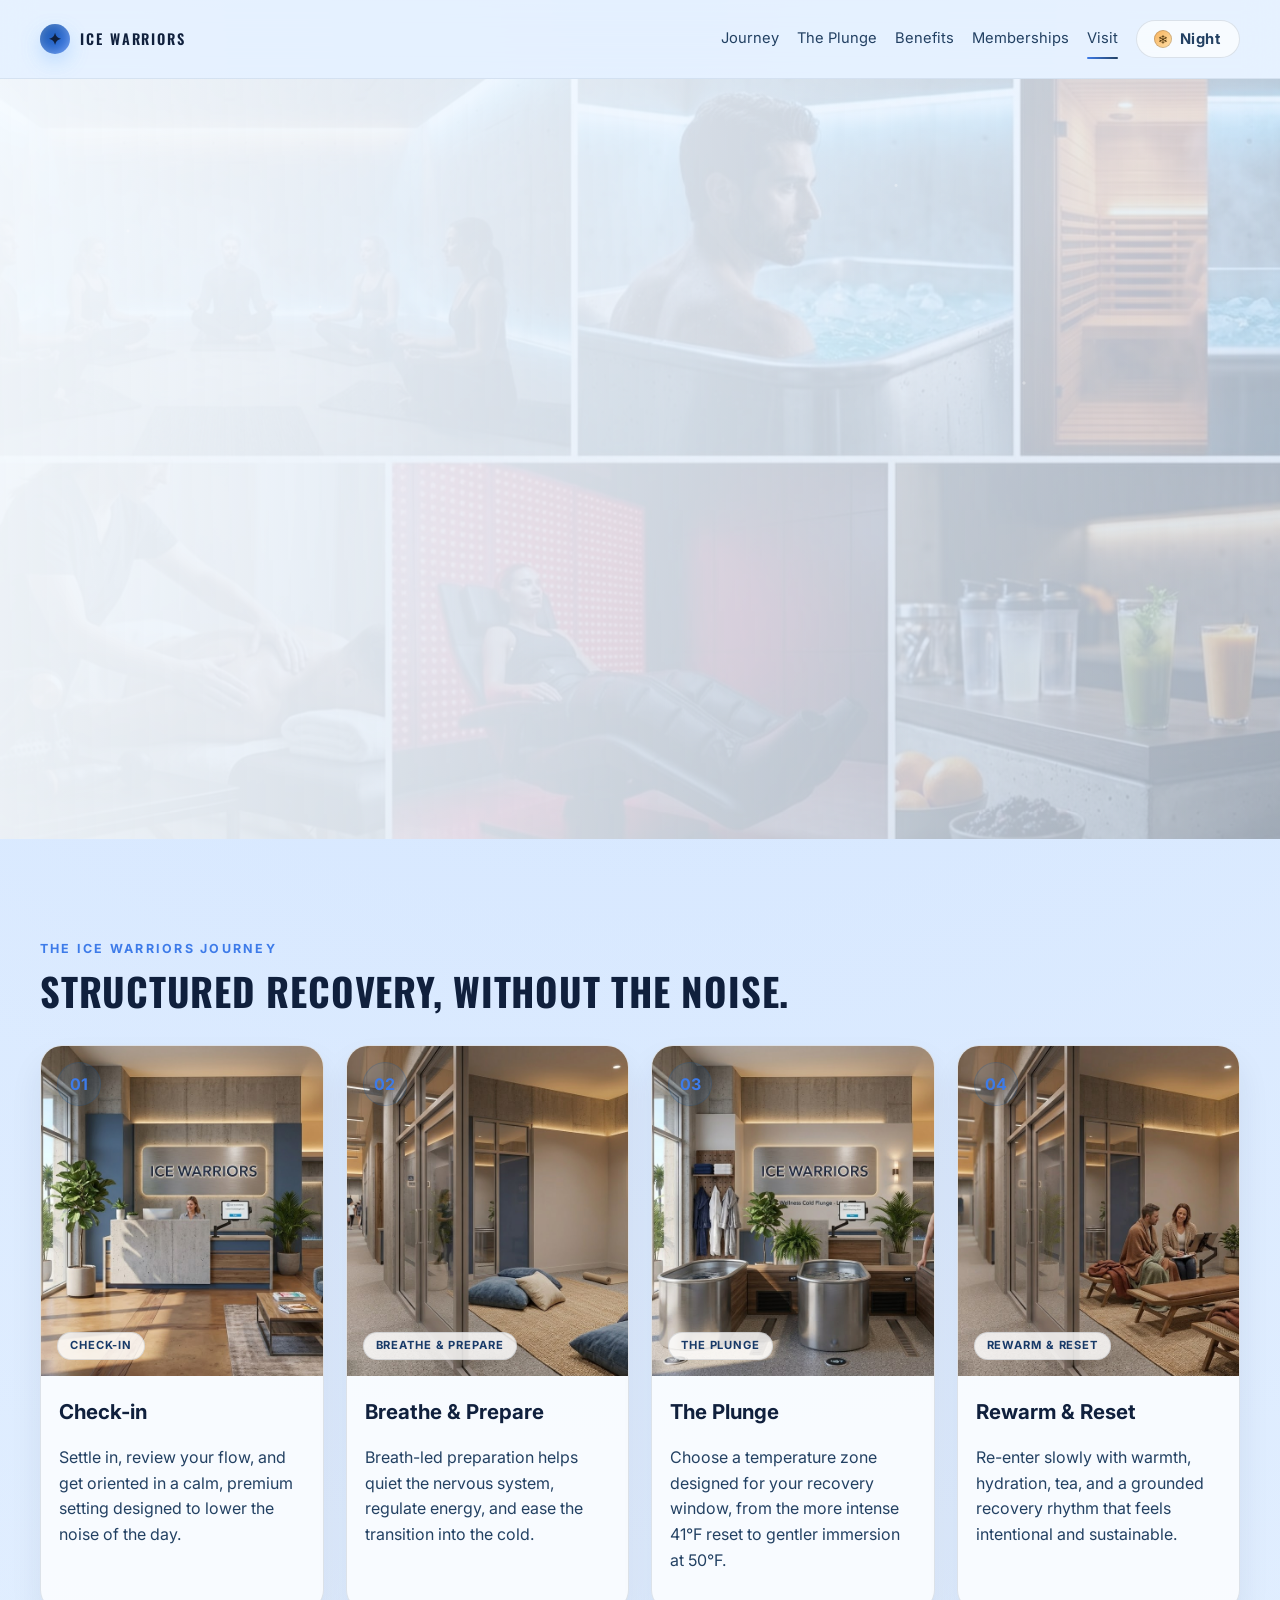
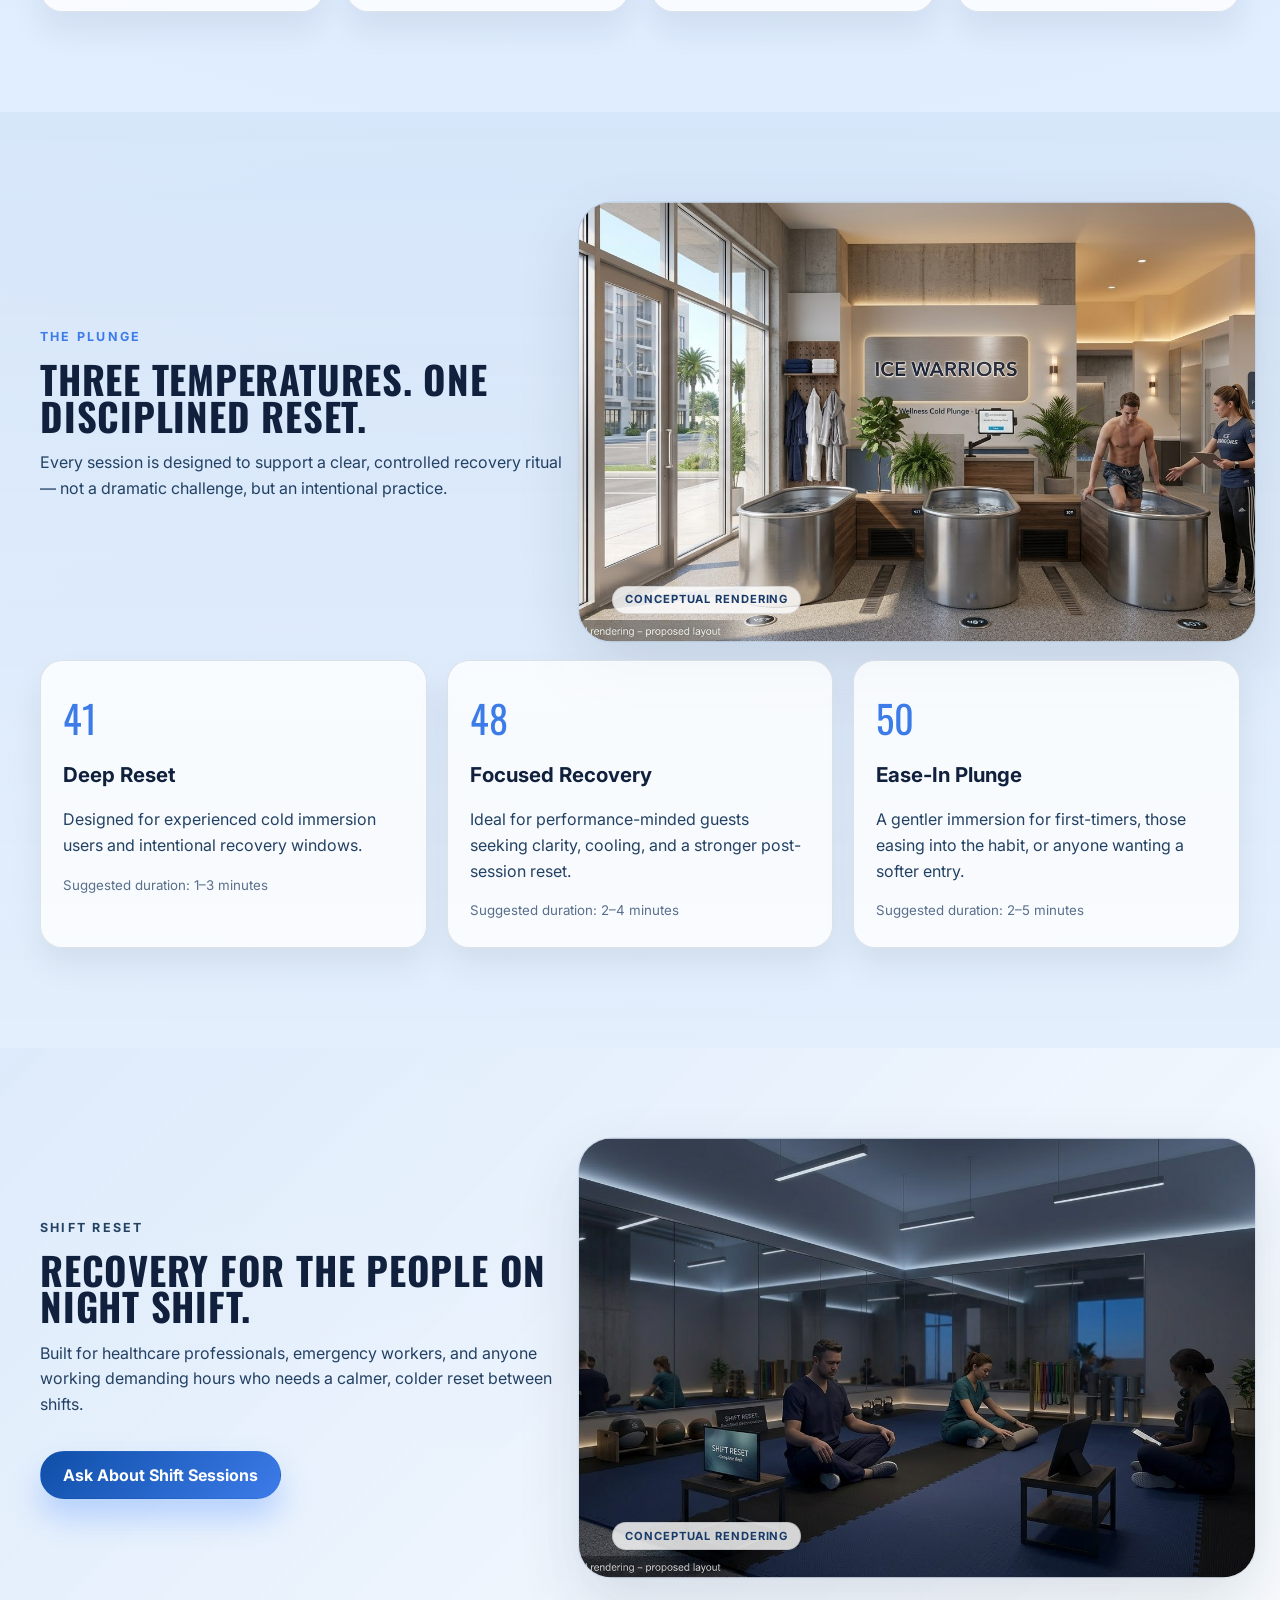
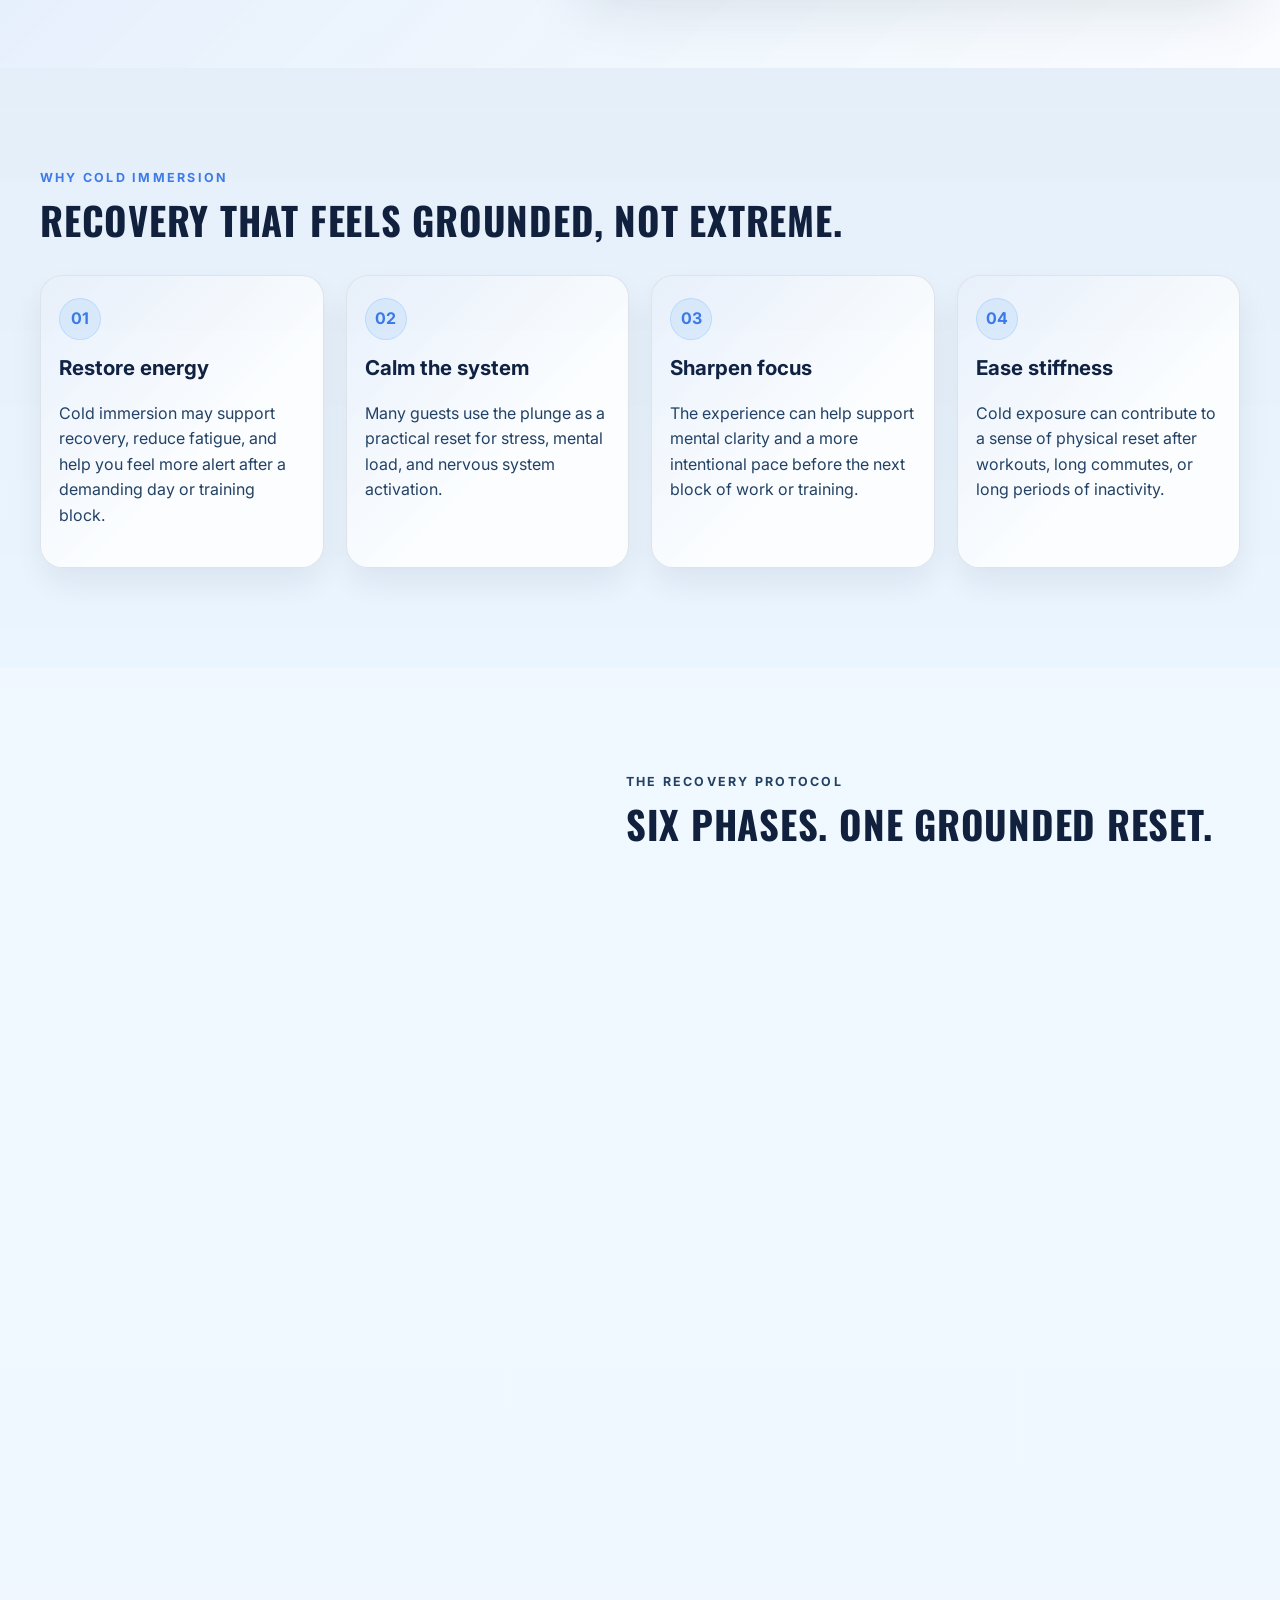
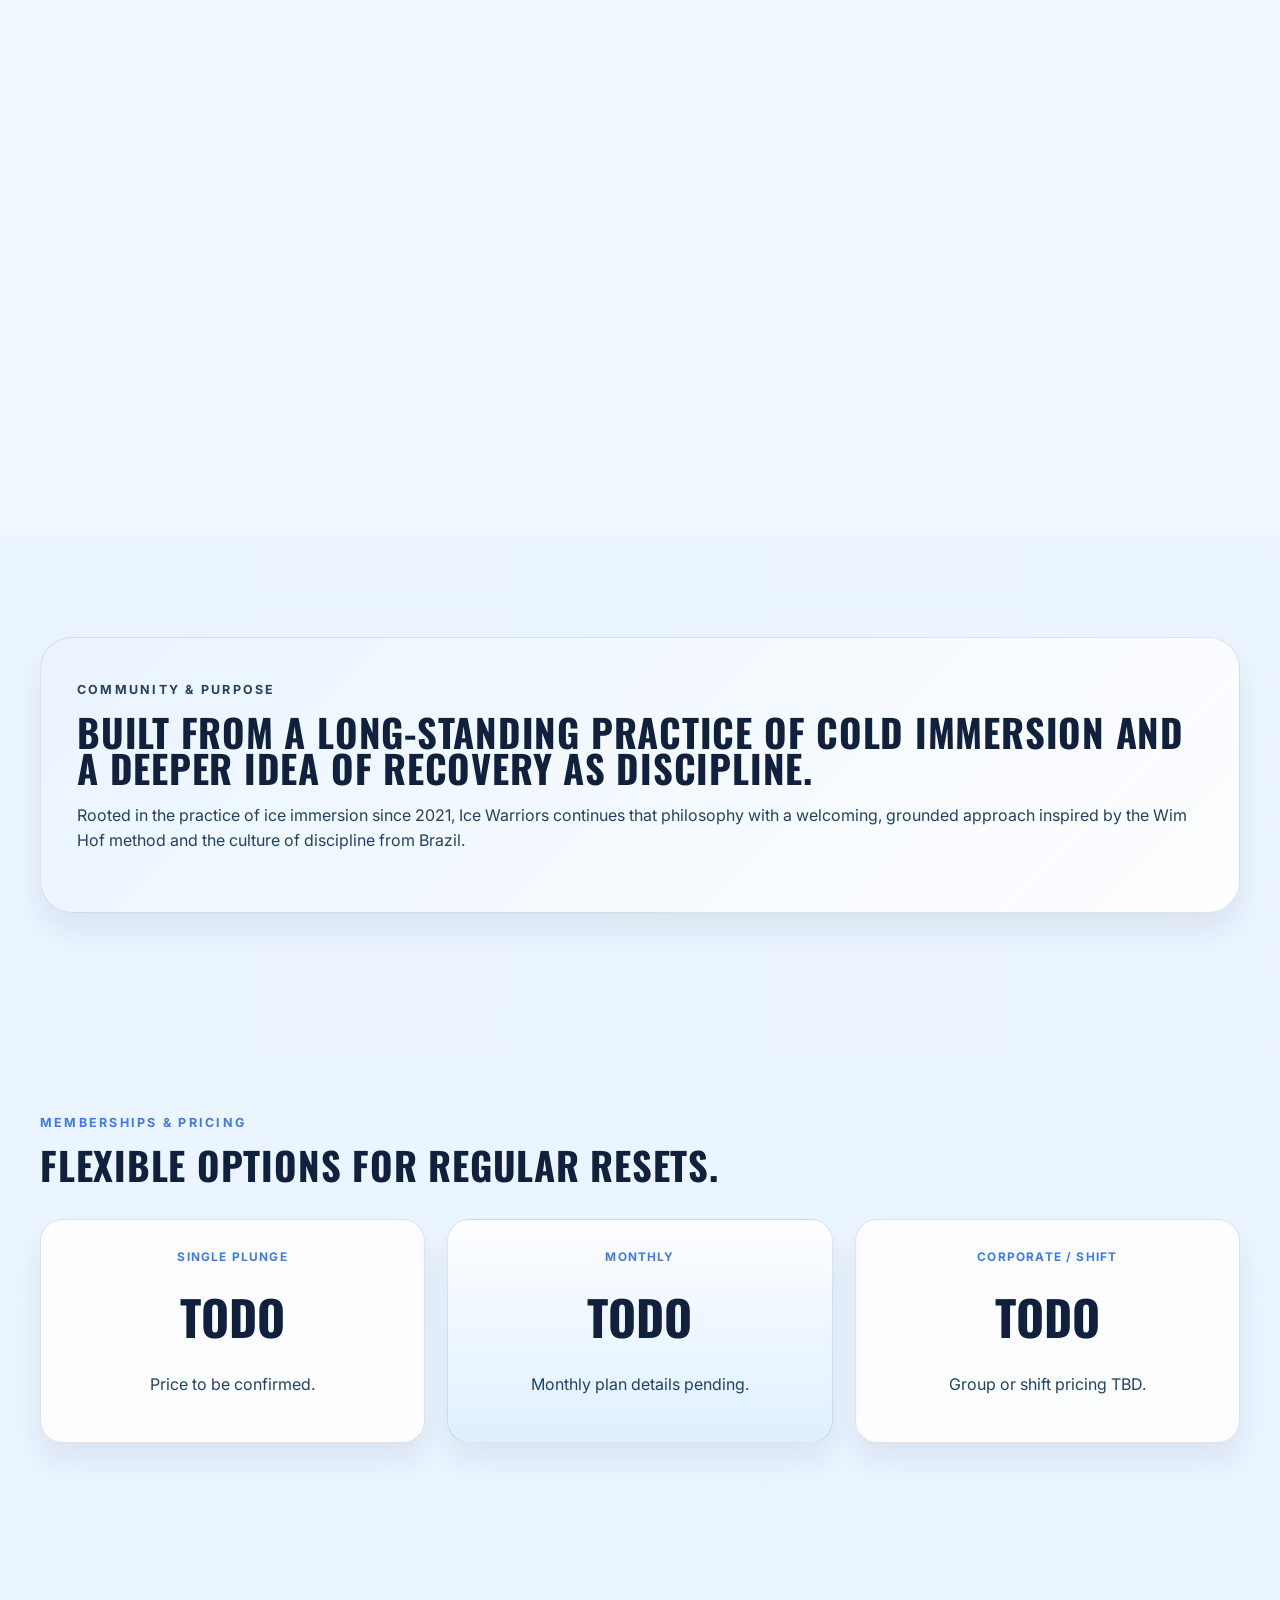
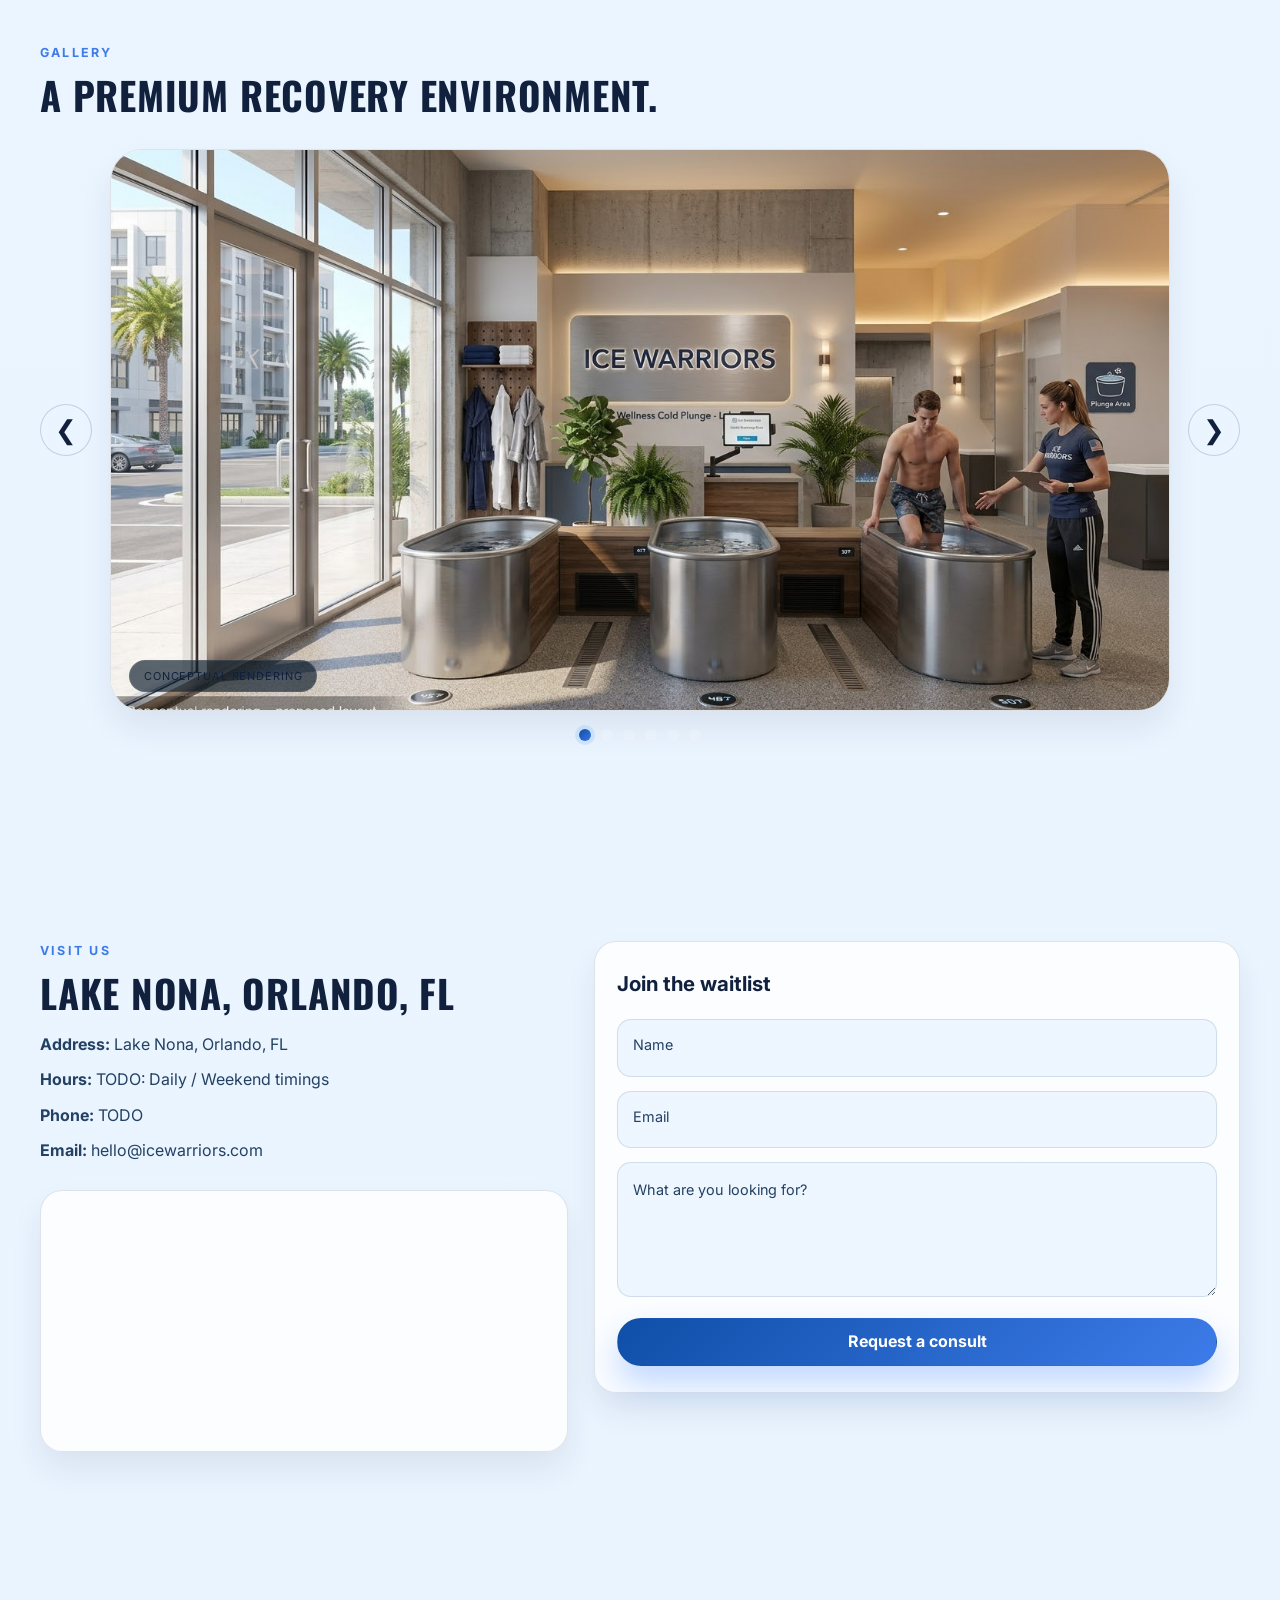
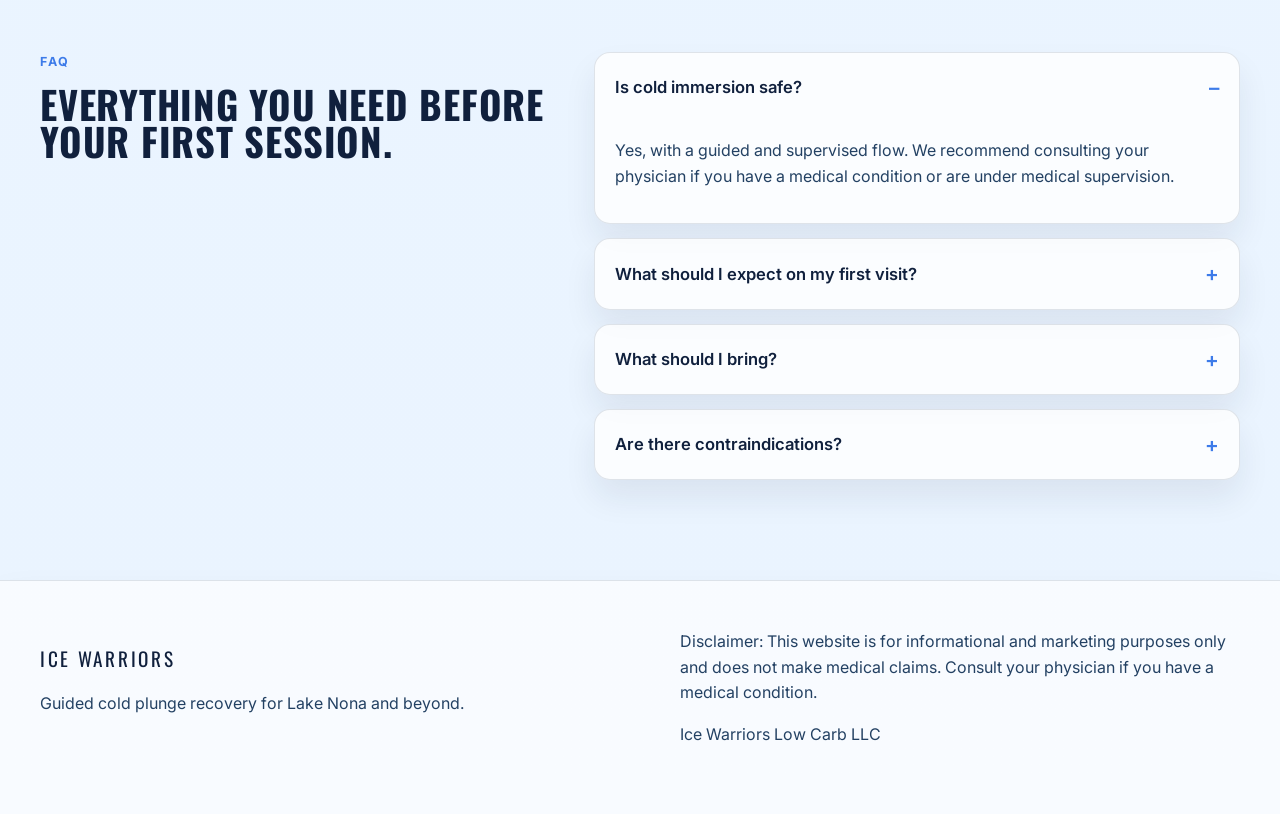
==== commit 1d3d1595: "feat:upgrades" ====
--- a/site_ice_warriors/index.html
+++ b/site_ice_warriors/index.html
@@ -13,10 +13,24 @@
     <link rel="canonical" href="https://www.icewarriors.com/" />
     <meta name="theme-color" content="#0A1A3A" />
     <title>Ice Warriors | Recover Like a Warrior.</title>
+    <script>
+      (() => {
+        try {
+          const savedTheme = localStorage.getItem('ice-warriors-theme');
+          const prefersLight = window.matchMedia('(prefers-color-scheme: light)').matches;
+          const isLight = savedTheme ? savedTheme === 'light' : prefersLight;
+          document.documentElement.setAttribute('data-theme', isLight ? 'light' : 'dark');
+          document.body && document.body.classList.toggle('light-theme', isLight);
+        } catch (error) {
+          document.documentElement.setAttribute('data-theme', 'dark');
+        }
+      })();
+    </script>
     <link rel="preconnect" href="https://fonts.googleapis.com" />
     <link rel="preconnect" href="https://fonts.gstatic.com" crossorigin />
     <link href="https://fonts.googleapis.com/css2?family=Inter:wght@400;500;600;700;800;900&family=Oswald:wght@400;500;600;700&display=swap" rel="stylesheet" />
     <link rel="icon" type="image/svg+xml" href="data:image/svg+xml,%3Csvg xmlns='http://www.w3.org/2000/svg' viewBox='0 0 64 64'%3E%3Cpath fill='%23EAF4FF' d='M32 4l7 16 13-2-9 13 9 13-13-2-7 16-7-16-13 2 9-13-9-13 13 2 7-16z'/%3E%3C/svg%3E" />
+    <link rel="preload" href="../imagem_cabecalho.jpg" as="image" fetchpriority="high" />
     <link rel="stylesheet" href="style.css" />
     <script type="application/ld+json">
       {
@@ -58,7 +72,10 @@
             <a href="#benefits">Benefits</a>
             <a href="#pricing">Memberships</a>
             <a href="#visit">Visit</a>
-            <button class="theme-toggle" type="button" aria-label="Toggle light theme"><span class="toggle-copy">Frost</span></button>
+            <button class="theme-toggle" type="button" aria-label="Switch to Frost mode" aria-pressed="false">
+              <span class="toggle-icon" aria-hidden="true">❄</span>
+              <span class="toggle-copy">Frost</span>
+            </button>
           </nav>
         </div>
       </header>
--- a/site_ice_warriors/style.css
+++ b/site_ice_warriors/style.css
@@ -1,76 +1,78 @@
 :root {
   --bg: #071827;
-  --bg-strong: #0a1a3a;
-  --bg-soft: #0d2348;
-  --panel: rgba(10, 26, 58, 0.75);
-  --panel-alt: rgba(16, 31, 58, 0.9);
-  --panel-strong: #0f213f;
-  --surface: #122b4d;
-  --surface-2: #183763;
-  --line: rgba(143, 190, 255, 0.25);
-  --line-strong: rgba(143, 190, 255, 0.5);
+  --bg-2: #0d2137;
+  --bg-3: #081c2f;
+  --surface: rgba(13, 31, 52, 0.78);
+  --surface-strong: #122b4d;
+  --surface-soft: #0d1d35;
+  --surface-elevated: rgba(18, 43, 77, 0.9);
   --text: #edf6ff;
-  --text-soft: #c9d6e3;
-  --text-muted: #94a7bc;
-  --primary: #2f7bff;
-  --primary-strong: #4fa3ff;
-  --ice: #dfeeff;
-  --glacier: #c9d6e3;
-  --warm: #c98b5a;
+  --text-soft: #dfeeff;
+  --text-muted: #a7bfd8;
+  --border: rgba(180, 212, 255, 0.18);
+  --border-strong: rgba(180, 212, 255, 0.34);
+  --accent: #2f7bff;
+  --accent-strong: #63b1ff;
+  --accent-soft: rgba(79, 163, 255, 0.18);
+  --overlay-hero: rgba(5, 15, 27, 0.72);
+  --overlay-hero-frost: rgba(9, 17, 29, 0.36);
   --shadow: rgba(2, 11, 22, 0.42);
+  --shadow-soft: rgba(17, 32, 60, 0.14);
+  --hero-glow: rgba(113, 178, 255, 0.18);
   --max-width: 1200px;
   --radius: 22px;
   --radius-lg: 32px;
   --container-padding: 24px;
   --header-h: 78px;
-  --transition: 220ms ease;
+  --transition: 300ms ease;
   --scroll-progress: 0%;
   --protocol-progress: 0;
 }
 
 body.light-theme {
   --bg: #edf6ff;
-  --bg-strong: #dfeeff;
-  --bg-soft: #eaf4ff;
-  --panel: rgba(255, 255, 255, 0.8);
-  --panel-alt: rgba(255, 255, 255, 0.92);
-  --panel-strong: #edf6ff;
-  --surface: #edf4ff;
-  --surface-2: #dfeeff;
-  --line: rgba(19, 65, 118, 0.15);
-  --line-strong: rgba(19, 65, 118, 0.25);
+  --bg-2: #dfeeff;
+  --bg-3: #f6fbff;
+  --surface: rgba(255, 255, 255, 0.74);
+  --surface-strong: #f3f9ff;
+  --surface-soft: #edf6ff;
+  --surface-elevated: rgba(255, 255, 255, 0.9);
   --text: #10203d;
-  --text-soft: #2a3d57;
-  --text-muted: #53657c;
-  --primary: #1460d0;
-  --primary-strong: #4fa3ff;
-  --ice: #0b2549;
-  --glacier: #56709c;
-  --warm: #c98b5a;
-  --shadow: rgba(20, 40, 70, 0.12);
-}
-
-html[data-theme='light'],
-body.light-theme {
+  --text-soft: #234163;
+  --text-muted: #596f8c;
+  --border: rgba(19, 65, 118, 0.14);
+  --border-strong: rgba(19, 65, 118, 0.2);
+  --accent: #0f4fa8;
+  --accent-strong: #3d7be9;
+  --accent-soft: rgba(62, 121, 219, 0.1);
+  --overlay-hero: rgba(245, 250, 255, 0.62);
+  --overlay-hero-frost: rgba(255, 255, 255, 0.28);
+  --shadow: rgba(17, 32, 60, 0.12);
+  --shadow-soft: rgba(17, 32, 60, 0.08);
+  --hero-glow: rgba(62, 121, 219, 0.12);
+}
+
+html[data-theme='light'] {
   --bg: #edf6ff;
-  --bg-strong: #dfeeff;
-  --bg-soft: #eaf4ff;
-  --panel: rgba(255, 255, 255, 0.8);
-  --panel-alt: rgba(255, 255, 255, 0.92);
-  --panel-strong: #edf6ff;
-  --surface: #edf4ff;
-  --surface-2: #dfeeff;
-  --line: rgba(19, 65, 118, 0.15);
-  --line-strong: rgba(19, 65, 118, 0.25);
+  --bg-2: #dfeeff;
+  --bg-3: #f6fbff;
+  --surface: rgba(255, 255, 255, 0.74);
+  --surface-strong: #f3f9ff;
+  --surface-soft: #edf6ff;
+  --surface-elevated: rgba(255, 255, 255, 0.9);
   --text: #10203d;
-  --text-soft: #2a3d57;
-  --text-muted: #53657c;
-  --primary: #1460d0;
-  --primary-strong: #4fa3ff;
-  --ice: #0b2549;
-  --glacier: #56709c;
-  --warm: #c98b5a;
-  --shadow: rgba(20, 40, 70, 0.12);
+  --text-soft: #234163;
+  --text-muted: #596f8c;
+  --border: rgba(19, 65, 118, 0.14);
+  --border-strong: rgba(19, 65, 118, 0.2);
+  --accent: #0f4fa8;
+  --accent-strong: #3d7be9;
+  --accent-soft: rgba(62, 121, 219, 0.1);
+  --overlay-hero: rgba(245, 250, 255, 0.62);
+  --overlay-hero-frost: rgba(255, 255, 255, 0.28);
+  --shadow: rgba(17, 32, 60, 0.12);
+  --shadow-soft: rgba(17, 32, 60, 0.08);
+  --hero-glow: rgba(62, 121, 219, 0.12);
 }
 
 html {
@@ -101,7 +103,7 @@
   font-family: 'Inter', Arial, sans-serif;
   background:
     radial-gradient(circle at top, rgba(79, 163, 255, 0.16), transparent 35%),
-    linear-gradient(180deg, var(--bg) 0%, #09192e 100%);
+    linear-gradient(180deg, var(--bg) 0%, var(--bg-3) 100%);
   color: var(--text);
   line-height: 1.6;
   transition: background var(--transition), color var(--transition);
@@ -147,7 +149,7 @@
   top: 0;
   z-index: 50;
   backdrop-filter: blur(16px);
-  background: rgba(7, 24, 39, 0.35);
+  background: rgba(7, 24, 39, 0.36);
   border-bottom: 1px solid rgba(255, 255, 255, 0.08);
   transition: background var(--transition), border-color var(--transition), box-shadow var(--transition);
 }
@@ -158,13 +160,13 @@
   border-bottom-color: rgba(255, 255, 255, 0.12);
 }
 
-body.light-theme .site-header {
-  background: rgba(237, 246, 255, 0.6);
+html[data-theme='light'] .site-header {
+  background: rgba(237, 246, 255, 0.68);
   border-bottom-color: rgba(17, 45, 78, 0.08);
 }
 
-body.light-theme .site-header.is-scrolled {
-  background: rgba(237, 246, 255, 0.82);
+html[data-theme='light'] .site-header.is-scrolled {
+  background: rgba(237, 246, 255, 0.86);
 }
 
 .scroll-progress {
@@ -172,7 +174,7 @@
   inset: 0 auto 0 0;
   width: var(--scroll-progress);
   height: 3px;
-  background: linear-gradient(90deg, var(--primary-strong), var(--ice));
+  background: linear-gradient(90deg, var(--accent-strong), var(--accent));
   box-shadow: 0 0 18px rgba(86, 171, 255, 0.6);
 }
 
@@ -200,7 +202,7 @@
   width: 30px;
   height: 30px;
   border-radius: 50%;
-  background: linear-gradient(135deg, var(--primary), var(--primary-strong));
+  background: linear-gradient(135deg, var(--accent), var(--accent-strong));
   box-shadow: inset 0 0 12px rgba(255, 255, 255, 0.35), 0 8px 20px rgba(79, 163, 255, 0.28);
 }
 
@@ -219,7 +221,7 @@
   position: relative;
   color: var(--text-soft);
   font-size: 0.92rem;
-  transition: color var(--transition), transform var(--transition), opacity var(--transition);
+  transition: color var(--transition), transform var(--transition), opacity var(--transition), border-color var(--transition), background-color var(--transition);
 }
 
 .site-nav a::after,
@@ -231,7 +233,7 @@
   width: 100%;
   height: 2px;
   border-radius: 999px;
-  background: linear-gradient(90deg, var(--primary-strong), var(--ice));
+  background: linear-gradient(90deg, var(--accent-strong), var(--text-soft));
   transform: scaleX(0);
   transform-origin: left;
   transition: transform var(--transition);
@@ -250,39 +252,53 @@
 }
 
 .theme-toggle {
-  border: 1px solid var(--line-strong);
-  background: rgba(255, 255, 255, 0.04);
+  border: 1px solid var(--border-strong);
+  background: rgba(255, 255, 255, 0.05);
   border-radius: 999px;
-  padding: 8px 14px;
+  padding: 8px 12px 8px 10px;
   display: inline-flex;
   align-items: center;
+  justify-content: center;
   gap: 8px;
-}
-
-.theme-toggle::before {
-  content: "";
-  width: 12px;
-  height: 12px;
+  min-height: 38px;
+  min-width: 104px;
+  transition: background-color var(--transition), border-color var(--transition), color var(--transition), transform var(--transition), box-shadow var(--transition);
+}
+
+.toggle-icon {
+  position: relative;
+  width: 18px;
+  height: 18px;
+  display: inline-flex;
+  align-items: center;
+  justify-content: center;
   border-radius: 50%;
-  background: linear-gradient(135deg, #b7d5ff, #eaf4ff);
-  box-shadow: inset 0 0 0 2px rgba(10, 26, 58, 0.3);
-  transition: transform var(--transition), opacity var(--transition);
-}
-
-.theme-toggle.is-light::before {
-  transform: translateX(14px);
-  background: linear-gradient(135deg, #ffe9b8, #ffb35f);
-}
-
-.theme-toggle.is-light .toggle-copy {
-  opacity: 0.92;
+  background: linear-gradient(135deg, #dfeeff, #88c0ff);
+  color: var(--text);
+  font-size: 0.72rem;
+  box-shadow: inset 0 0 0 1px rgba(10, 26, 58, 0.18);
+  transform: rotate(0deg);
+  transition: transform var(--transition), background var(--transition), color var(--transition), box-shadow var(--transition);
+}
+
+.theme-toggle.is-light .toggle-icon {
+  background: linear-gradient(135deg, #ffe0a8, #f7b25c);
+  color: #50350a;
+  transform: rotate(180deg);
+}
+
+.toggle-copy {
+  display: inline-block;
+  line-height: 1;
+  font-weight: 700;
+  letter-spacing: 0.04em;
 }
 
 .menu-toggle {
   display: none;
   flex-direction: column;
   gap: 4px;
-  border: 1px solid var(--line-strong);
+  border: 1px solid var(--border-strong);
   background: rgba(255, 255, 255, 0.04);
   border-radius: 12px;
   padding: 10px 9px;
@@ -315,19 +331,29 @@
 }
 
 .hero-bg {
-  background-image: linear-gradient(120deg, rgba(7, 24, 39, 0.82), rgba(9, 26, 52, 0.74)), url('../assets/img/Ice_Warriors_fronte_loja.png');
+  background-image: linear-gradient(115deg, rgba(5, 15, 27, 0.82), rgba(7, 21, 33, 0.72)), url('../imagem_cabecalho.jpg');
   background-size: cover;
-  background-position: center;
-  filter: saturate(0.8) contrast(1.05);
+  background-position: center center;
   transform: scale(1.08);
   will-change: transform;
 }
 
+html[data-theme='light'] .hero-bg {
+  background-image: linear-gradient(115deg, rgba(245, 250, 255, 0.76), rgba(179, 210, 255, 0.4)), url('../imagem_cabecalho.jpg');
+}
+
 .hero-overlay {
   background:
-    linear-gradient(90deg, rgba(5, 18, 32, 0.82) 0%, rgba(8, 20, 35, 0.58) 38%, rgba(8, 20, 35, 0.26) 100%),
+    linear-gradient(90deg, rgba(5, 18, 32, 0.8) 0%, rgba(8, 20, 35, 0.62) 38%, rgba(8, 20, 35, 0.28) 100%),
     radial-gradient(circle at 20% 20%, rgba(79, 163, 255, 0.18), transparent 28%),
-    radial-gradient(circle at 80% 20%, rgba(201, 139, 90, 0.22), transparent 34%);
+    radial-gradient(circle at 80% 15%, rgba(180, 120, 63, 0.2), transparent 30%),
+    linear-gradient(180deg, rgba(8, 16, 28, 0.22), rgba(7, 19, 31, 0.58));
+}
+
+html[data-theme='light'] .hero-overlay {
+  background:
+    linear-gradient(90deg, rgba(245, 250, 255, 0.9) 0%, rgba(240, 247, 255, 0.8) 32%, rgba(236, 244, 255, 0.54) 100%),
+    linear-gradient(180deg, rgba(255, 255, 255, 0.12), rgba(8, 19, 33, 0.18));
 }
 
 .hero-particles {
@@ -361,7 +387,7 @@
 
 .eyebrow {
   margin: 0 0 14px;
-  color: var(--primary-strong);
+  color: var(--accent-strong);
   font-size: 0.78rem;
   letter-spacing: 0.18em;
   text-transform: uppercase;
@@ -369,15 +395,19 @@
 }
 
 .hero .eyebrow {
-  color: #dfeeff;
+  color: rgba(255, 255, 255, 0.9);
   text-shadow: 0 2px 16px rgba(7, 24, 39, 0.38);
+}
+
+html[data-theme='light'] .hero .eyebrow {
+  color: rgba(16, 32, 61, 0.8);
+  text-shadow: none;
 }
 
 .hero-copy h1,
 .section-header h2,
 .plunge-copy h2,
 .shift-copy h2,
-.beyond-copy h2,
 .community-banner h2,
 .visit-copy h2,
 .faq-wrap h2,
@@ -392,6 +422,13 @@
 .hero-copy h1 {
   font-size: clamp(3.2rem, 7vw, 7rem);
   max-width: 620px;
+  color: var(--text);
+  text-shadow: 0 10px 30px rgba(7, 24, 39, 0.28);
+}
+
+html[data-theme='light'] .hero-copy h1 {
+  color: #122849;
+  text-shadow: none;
 }
 
 .hero-subtitle {
@@ -399,6 +436,10 @@
   max-width: 560px;
   color: var(--text-soft);
   font-size: 1.13rem;
+}
+
+html[data-theme='light'] .hero-subtitle {
+  color: #213c5d;
 }
 
 .hero-actions {
@@ -420,7 +461,7 @@
   position: relative;
   overflow: hidden;
   isolation: isolate;
-  transition: transform var(--transition), box-shadow var(--transition), border-color var(--transition), background var(--transition), opacity var(--transition);
+  transition: transform var(--transition), box-shadow var(--transition), border-color var(--transition), background-color var(--transition), color var(--transition), opacity var(--transition);
 }
 
 .btn::before {
@@ -462,27 +503,28 @@
 }
 
 .btn-primary {
-  background: linear-gradient(135deg, var(--primary) 0%, var(--primary-strong) 100%);
-  color: white;
+  background: linear-gradient(135deg, var(--accent) 0%, var(--accent-strong) 100%);
+  color: #fff;
   box-shadow: 0 18px 32px rgba(47, 123, 255, 0.28);
 }
 
 .btn-secondary {
   background: rgba(255, 255, 255, 0.04);
-  border-color: var(--line);
+  border-color: var(--border);
   color: var(--text);
 }
 
 .hero .btn-secondary {
-  background: rgba(255, 255, 255, 0.06);
-  border-color: rgba(255, 255, 255, 0.25);
-  color: #eaf4ff;
+  background: rgba(255, 255, 255, 0.08);
+  border-color: rgba(255, 255, 255, 0.26);
+  color: #edf6ff;
   backdrop-filter: blur(10px);
 }
 
-.hero .btn-secondary:hover {
-  border-color: rgba(255, 255, 255, 0.4);
-  background: rgba(255, 255, 255, 0.09);
+html[data-theme='light'] .hero .btn-secondary {
+  background: rgba(255, 255, 255, 0.62);
+  border-color: rgba(16, 32, 61, 0.15);
+  color: #122849;
 }
 
 .hero-meta {
@@ -500,16 +542,27 @@
   flex-direction: column;
   gap: 4px;
   padding: 14px 16px;
-  border: 1px solid var(--line);
+  border: 1px solid var(--border);
   border-radius: 18px;
   background: rgba(13, 35, 72, 0.34);
   backdrop-filter: blur(12px);
+  box-shadow: 0 18px 38px rgba(1, 13, 22, 0.14);
+}
+
+html[data-theme='light'] .hero-meta li {
+  background: rgba(255, 255, 255, 0.58);
+  border-color: rgba(19, 65, 118, 0.12);
+  box-shadow: 0 18px 30px rgba(17, 32, 60, 0.08);
 }
 
 .hero-meta strong {
   font-size: clamp(1.2rem, 2vw, 1.8rem);
   font-family: 'Oswald', 'Arial Narrow', sans-serif;
-  color: var(--ice);
+  color: var(--text-soft);
+}
+
+html[data-theme='light'] .hero-meta strong {
+  color: var(--accent);
 }
 
 .hero-meta span {
@@ -534,6 +587,12 @@
   will-change: transform;
 }
 
+html[data-theme='light'] .hero-card-main {
+  background: rgba(255, 255, 255, 0.62);
+  border-color: rgba(17, 45, 78, 0.12);
+  box-shadow: 0 22px 38px rgba(17, 32, 60, 0.12);
+}
+
 .hero-card-main img {
   width: 100%;
   border-radius: 22px;
@@ -560,6 +619,15 @@
   bottom: 22px;
   background: rgba(10, 26, 58, 0.7);
   border: 1px solid rgba(255,255,255,0.12);
+  color: var(--text-soft);
+}
+
+html[data-theme='light'] .card-badge,
+html[data-theme='light'] .render-label,
+html[data-theme='light'] .caption-tag {
+  background: rgba(255, 255, 255, 0.82);
+  border-color: rgba(16, 32, 61, 0.12);
+  color: #183a68;
 }
 
 .section {
@@ -595,8 +663,8 @@
 .journey-item {
   position: relative;
   overflow: hidden;
-  background: var(--panel);
-  border: 1px solid var(--line);
+  background: var(--surface);
+  border: 1px solid var(--border);
   border-radius: var(--radius);
   box-shadow: 0 18px 38px var(--shadow);
 }
@@ -612,8 +680,8 @@
   height: 44px;
   border-radius: 50%;
   background: rgba(79, 163, 255, 0.12);
-  border: 1px solid rgba(79, 163, 255, 0.24);
-  color: var(--primary-strong);
+  border: 1px solid var(--border-strong);
+  color: var(--accent-strong);
   font-weight: 700;
   z-index: 1;
 }
@@ -673,7 +741,11 @@
 }
 
 .plunge {
-  background: linear-gradient(180deg, rgba(12, 28, 49, 0.78), rgba(12, 28, 49, 0.45));
+  background: linear-gradient(180deg, rgba(12, 28, 49, 0.7), rgba(12, 28, 49, 0.38));
+}
+
+html[data-theme='light'] .plunge {
+  background: linear-gradient(180deg, rgba(198, 220, 246, 0.24), rgba(235, 244, 255, 0.22));
 }
 
 .plunge-layout,
@@ -696,7 +768,7 @@
   min-height: 420px;
   object-fit: cover;
   border-radius: var(--radius-lg);
-  border: 1px solid var(--line);
+  border: 1px solid var(--border);
   box-shadow: 0 24px 60px var(--shadow);
   transform: scale(1.05);
   transition: transform 0.8s ease;
@@ -707,6 +779,7 @@
   bottom: 18px;
   background: rgba(10, 26, 58, 0.8);
   border: 1px solid rgba(255,255,255,0.1);
+  color: var(--text-soft);
 }
 
 .render-label.dark {
@@ -724,10 +797,10 @@
 .benefit-card,
 .price-card,
 .contact-panel {
-  background: rgba(18, 43, 77, 0.58);
-  border: 1px solid var(--line);
+  background: var(--surface);
+  border: 1px solid var(--border);
   border-radius: var(--radius);
-  box-shadow: 0 18px 32px rgba(2, 11, 22, 0.18);
+  box-shadow: 0 18px 32px var(--shadow-soft);
 }
 
 .temp-card {
@@ -760,7 +833,7 @@
   display: inline-block;
   font-family: 'Oswald', 'Arial Narrow', sans-serif;
   font-size: clamp(2rem, 3vw, 3rem);
-  color: var(--ice);
+  color: var(--accent-strong);
   margin-bottom: 10px;
 }
 
@@ -774,12 +847,20 @@
   background: linear-gradient(135deg, rgba(4, 10, 18, 0.94), rgba(14, 28, 56, 0.9));
 }
 
+html[data-theme='light'] .shift-reset {
+  background: linear-gradient(135deg, rgba(218, 232, 250, 0.8), rgba(255, 255, 255, 0.76));
+}
+
 .shift-copy .btn {
   margin-top: 18px;
 }
 
 .benefits {
   background: linear-gradient(180deg, rgba(8, 18, 31, 0.16), rgba(8, 18, 31, 0));
+}
+
+html[data-theme='light'] .benefits {
+  background: linear-gradient(180deg, rgba(13, 36, 62, 0.03), rgba(13, 36, 62, 0));
 }
 
 .benefits-grid {
@@ -801,6 +882,10 @@
   pointer-events: none;
 }
 
+html[data-theme='light'] .benefit-card::before {
+  background: linear-gradient(135deg, rgba(16, 96, 208, 0.08), transparent 60%);
+}
+
 .benefit-icon {
   display: inline-flex;
   align-items: center;
@@ -810,7 +895,7 @@
   border-radius: 50%;
   background: rgba(79, 163, 255, 0.12);
   border: 1px solid rgba(79, 163, 255, 0.22);
-  color: var(--primary-strong);
+  color: var(--accent-strong);
   font-weight: 700;
   margin-bottom: 12px;
 }
@@ -833,7 +918,7 @@
   position: relative;
   border-radius: 30px;
   overflow: hidden;
-  border: 1px solid var(--line);
+  border: 1px solid var(--border);
   background: rgba(9, 20, 34, 0.8);
   box-shadow: 0 28px 60px rgba(2, 11, 22, 0.22);
   min-height: 680px;
@@ -858,7 +943,7 @@
   width: 18px;
   height: 18px;
   border-radius: 50%;
-  background: linear-gradient(135deg, var(--primary), var(--primary-strong));
+  background: linear-gradient(135deg, var(--accent), var(--accent-strong));
   transform: translate(-50%, -5px);
   box-shadow: 0 0 0 5px rgba(79, 163, 255, 0.18);
 }
@@ -912,7 +997,7 @@
   padding: 20px 18px 18px;
   border-radius: var(--radius);
   background: rgba(12, 31, 58, 0.5);
-  border: 1px solid var(--line);
+  border: 1px solid var(--border);
   box-shadow: 0 18px 28px rgba(3, 12, 20, 0.12);
   transition: transform var(--transition), border-color var(--transition), background var(--transition), opacity var(--transition);
 }
@@ -920,6 +1005,11 @@
 .protocol-item.is-active {
   border-color: rgba(143, 190, 255, 0.45);
   background: rgba(15, 36, 64, 0.78);
+}
+
+html[data-theme='light'] .protocol-item {
+  background: rgba(255, 255, 255, 0.76);
+  box-shadow: 0 18px 32px rgba(20, 40, 70, 0.08);
 }
 
 .protocol-number {
@@ -932,7 +1022,7 @@
   border: 1px solid rgba(79, 163, 255, 0.26);
   background: rgba(79, 163, 255, 0.08);
   font-weight: 700;
-  color: var(--primary-strong);
+  color: var(--accent-strong);
   letter-spacing: 0.08em;
 }
 
@@ -961,7 +1051,7 @@
   border-radius: 999px;
   border: 1px solid rgba(155, 206, 255, 0.3);
   background: rgba(79, 163, 255, 0.12);
-  color: var(--ice);
+  color: var(--text-soft);
   font-size: 0.7rem;
   text-transform: uppercase;
   letter-spacing: 0.08em;
@@ -971,27 +1061,30 @@
 .status-pill.positive {
   background: rgba(117, 195, 167, 0.08);
   border-color: rgba(117, 195, 167, 0.3);
-  color: #bff0de;
-}
-
-.protocol-item[data-status='soon'] .status-pill {
-  background: rgba(72, 106, 170, 0.12);
-  border-color: rgba(143, 190, 255, 0.24);
-  color: var(--ice);
+  color: #0f5a4d;
 }
 
 .beyond {
   background: rgba(9, 19, 32, 0.3);
 }
 
+html[data-theme='light'] .beyond {
+  background: rgba(255, 255, 255, 0.25);
+}
+
 .community-banner {
   background: linear-gradient(135deg, rgba(11, 26, 52, 0.98), rgba(19, 44, 77, 0.9));
-  border: 1px solid var(--line);
+  border: 1px solid var(--border);
   border-radius: var(--radius-lg);
   padding: 42px 36px;
   box-shadow: 0 24px 44px rgba(2, 11, 22, 0.18);
 }
 
+html[data-theme='light'] .community-banner {
+  background: linear-gradient(135deg, rgba(234, 244, 255, 0.96), rgba(255, 255, 255, 0.9));
+  box-shadow: 0 18px 32px rgba(20, 40, 70, 0.08);
+}
+
 .pricing-grid {
   grid-template-columns: repeat(3, minmax(220px, 1fr));
 }
@@ -1006,9 +1099,13 @@
   background: linear-gradient(180deg, rgba(255, 255, 255, 0.9), rgba(222, 239, 255, 0.9));
 }
 
+html[data-theme='light'] .price-card.featured {
+  background: linear-gradient(180deg, rgba(255, 255, 255, 0.9), rgba(222, 239, 255, 0.9));
+}
+
 .plan-name {
   margin: 0 0 12px;
-  color: var(--primary-strong);
+  color: var(--accent-strong);
   letter-spacing: 0.1em;
   text-transform: uppercase;
   font-size: 0.74rem;
@@ -1033,8 +1130,8 @@
 .gallery-viewport {
   overflow: hidden;
   border-radius: var(--radius-lg);
-  border: 1px solid var(--line);
-  background: var(--panel-alt);
+  border: 1px solid var(--border);
+  background: var(--surface-elevated);
 }
 
 .gallery-track {
@@ -1078,7 +1175,7 @@
   justify-content: center;
   width: 52px;
   height: 52px;
-  border: 1px solid var(--line-strong);
+  border: 1px solid var(--border-strong);
   background: rgba(255,255,255,0.04);
   color: var(--text);
   border-radius: 50%;
@@ -1115,7 +1212,7 @@
 .dot:hover { transform: scale(1.08); }
 
 .dot.is-active {
-  background: linear-gradient(135deg, var(--primary), var(--primary-strong));
+  background: linear-gradient(135deg, var(--accent), var(--accent-strong));
   box-shadow: 0 0 0 4px rgba(79, 163, 255, 0.16);
 }
 
@@ -1135,7 +1232,7 @@
   margin-top: 26px;
   overflow: hidden;
   border-radius: var(--radius);
-  border: 1px solid var(--line);
+  border: 1px solid var(--border);
 }
 
 .map-card iframe {
@@ -1163,7 +1260,7 @@
 .contact-panel input,
 .contact-panel textarea {
   width: 100%;
-  border: 1px solid var(--line);
+  border: 1px solid var(--border);
   background: rgba(255,255,255,0.04);
   border-radius: 14px;
   padding: 18px 16px 12px;
@@ -1197,7 +1294,7 @@
 .contact-panel input:not(:placeholder-shown) + label,
 .contact-panel textarea:not(:placeholder-shown) + label {
   transform: translateY(-12px) scale(0.82);
-  color: var(--primary-strong);
+  color: var(--accent-strong);
 }
 
 .contact-panel input:focus,
@@ -1227,10 +1324,14 @@
 }
 
 .faq-item {
-  border: 1px solid var(--line);
+  border: 1px solid var(--border);
   background: rgba(15, 33, 63, 0.6);
   border-radius: 16px;
   overflow: hidden;
+}
+
+html[data-theme='light'] .faq-item {
+  background: rgba(255,255,255,.8);
 }
 
 .faq-question {
@@ -1251,7 +1352,7 @@
 .faq-question::after {
   content: "+";
   font-size: 1.3rem;
-  color: var(--primary-strong);
+  color: var(--accent-strong);
   transition: transform var(--transition);
 }
 
@@ -1274,9 +1375,13 @@
 }
 
 .site-footer {
-  border-top: 1px solid var(--line);
+  border-top: 1px solid var(--border);
   background: rgba(7, 24, 39, 0.7);
   padding: 32px 0 50px;
+}
+
+html[data-theme='light'] .site-footer {
+  background: rgba(255, 255, 255, 0.7);
 }
 
 .footer-wrap {
@@ -1384,7 +1489,8 @@
   .theme-toggle,
   .protocol-visual,
   .protocol-item,
-  .faq-question::after {
+  .faq-question::after,
+  .toggle-icon {
     animation: none !important;
     transition: none !important;
   }
@@ -1432,7 +1538,7 @@
     align-items: flex-start;
     padding: 18px 20px;
     background: rgba(9, 20, 34, 0.96);
-    border: 1px solid var(--line);
+    border: 1px solid var(--border);
     border-radius: 18px;
     box-shadow: 0 18px 36px rgba(2, 11, 22, 0.25);
   }
@@ -1520,7 +1626,7 @@
 }
 
 html[data-theme='light'] .site-header {
-  background: rgba(237, 246, 255, 0.6);
+  background: rgba(237, 246, 255, 0.68);
   border-bottom-color: rgba(17, 45, 78, 0.08);
 }
 
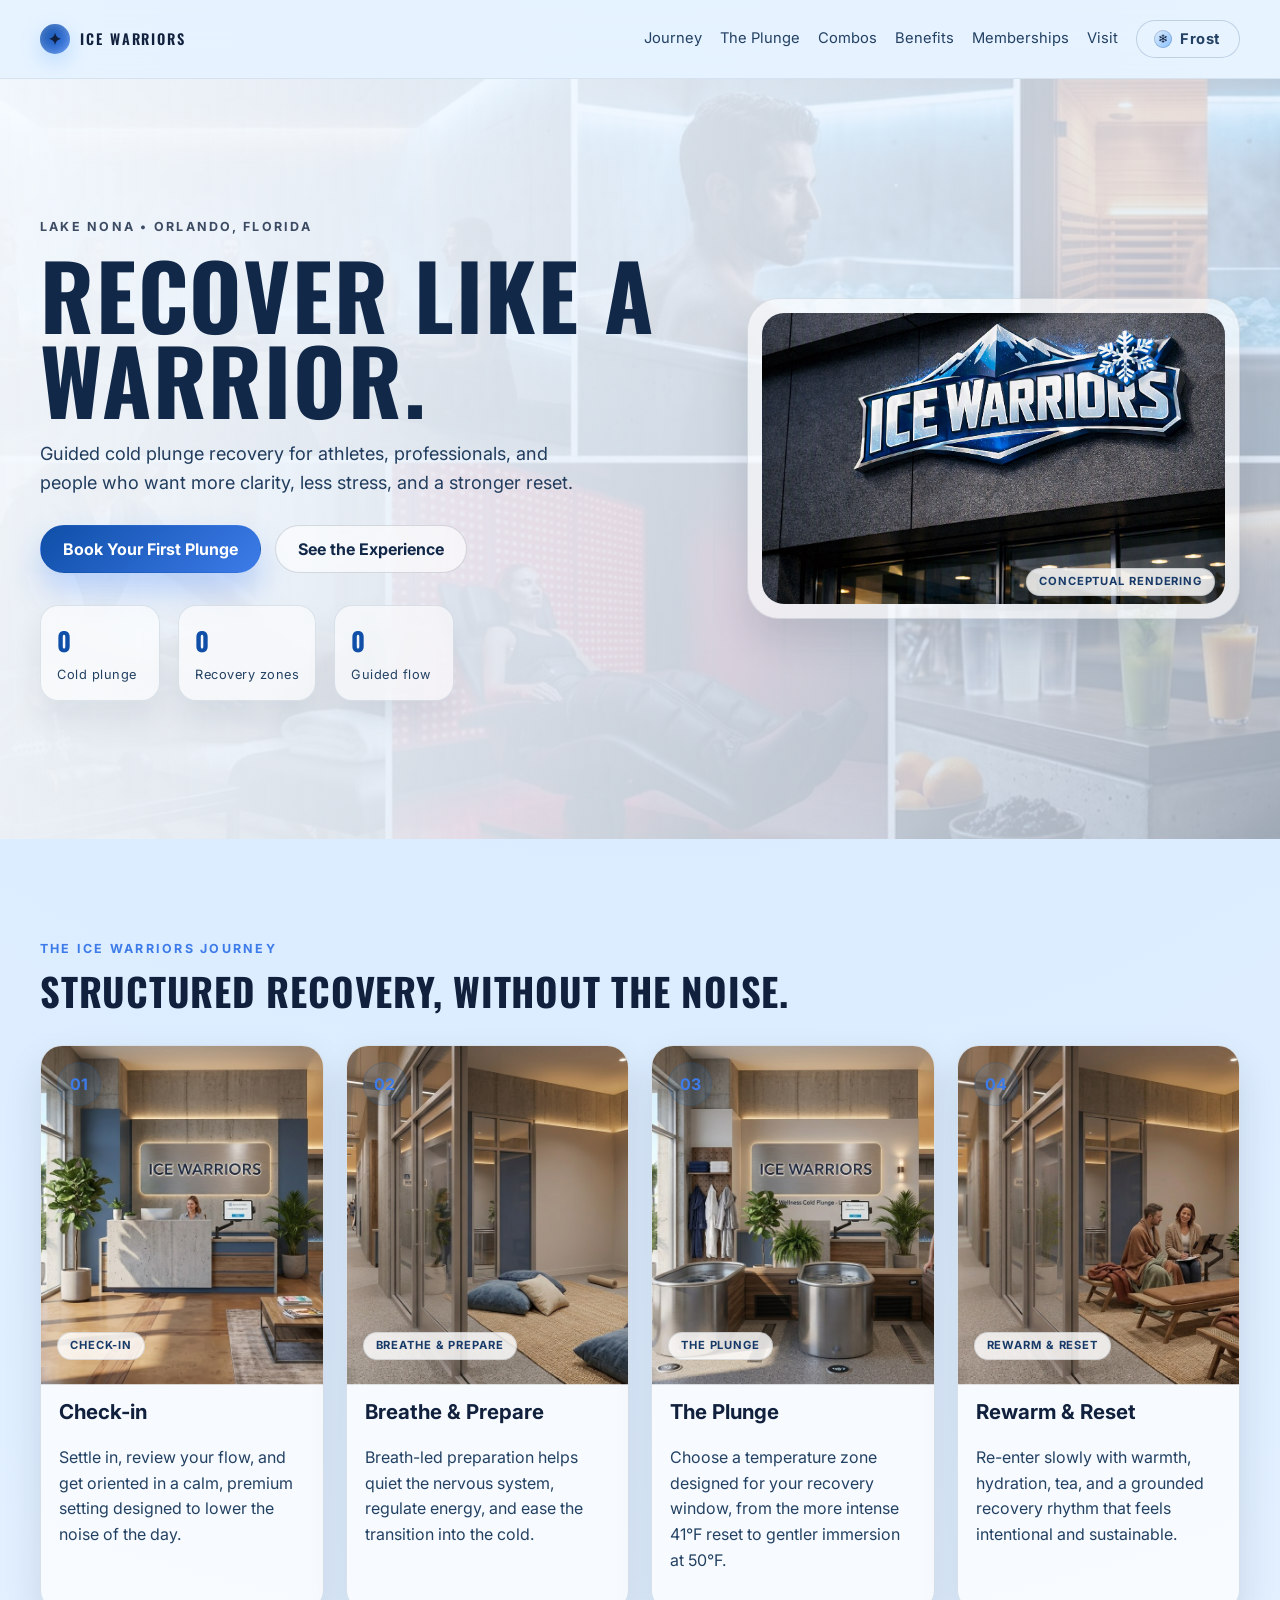
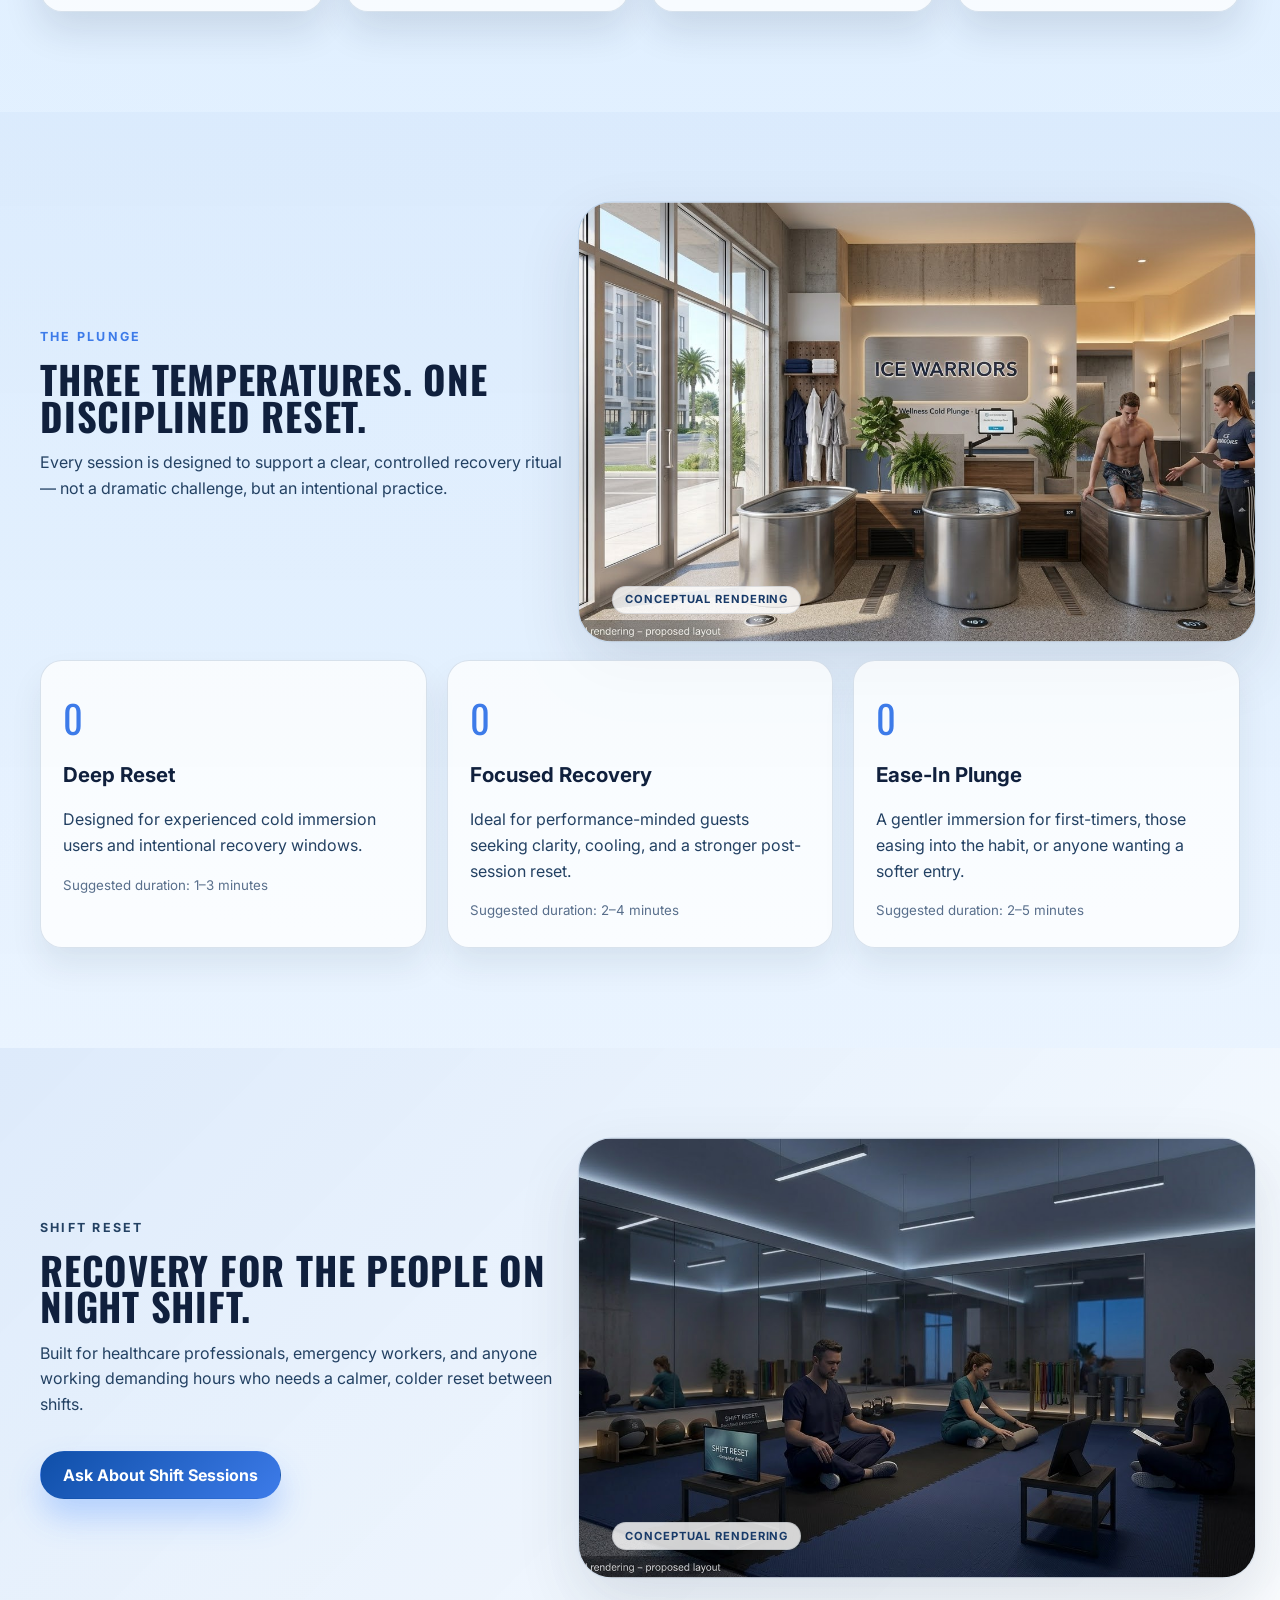
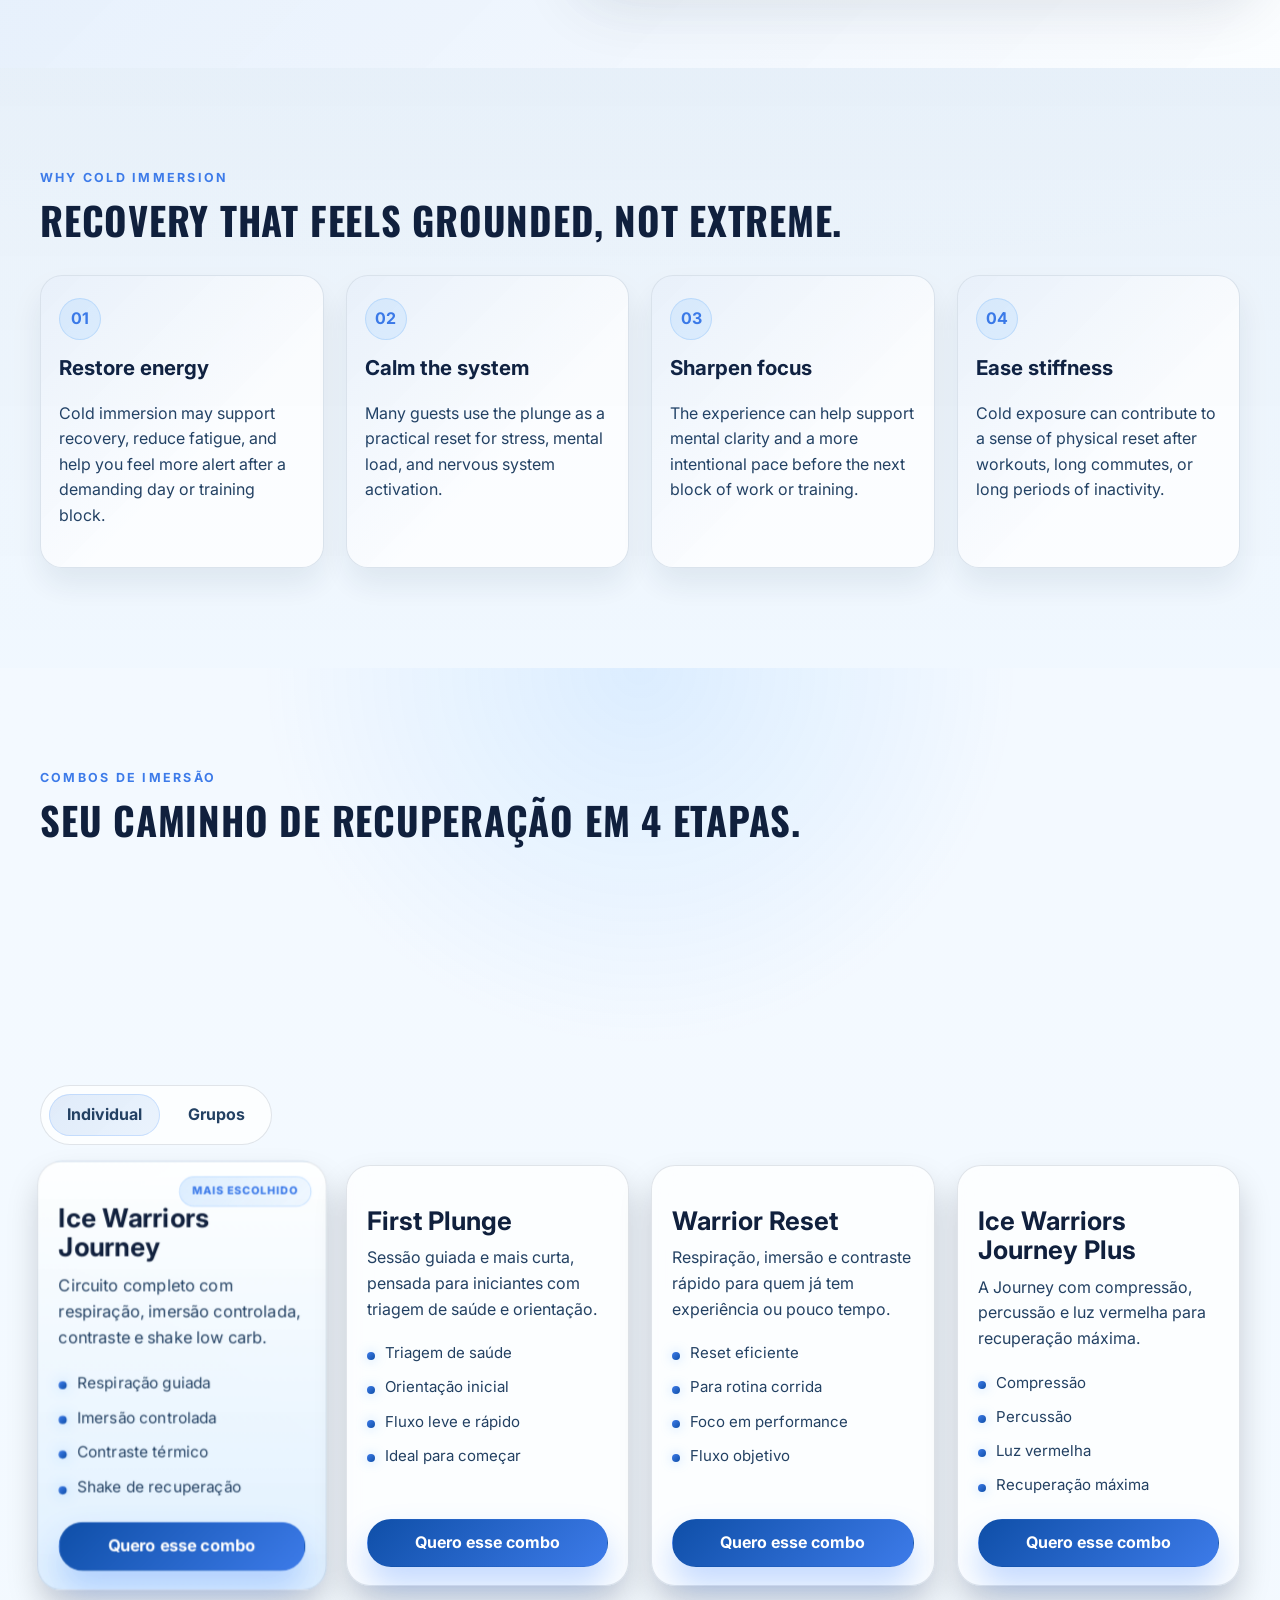
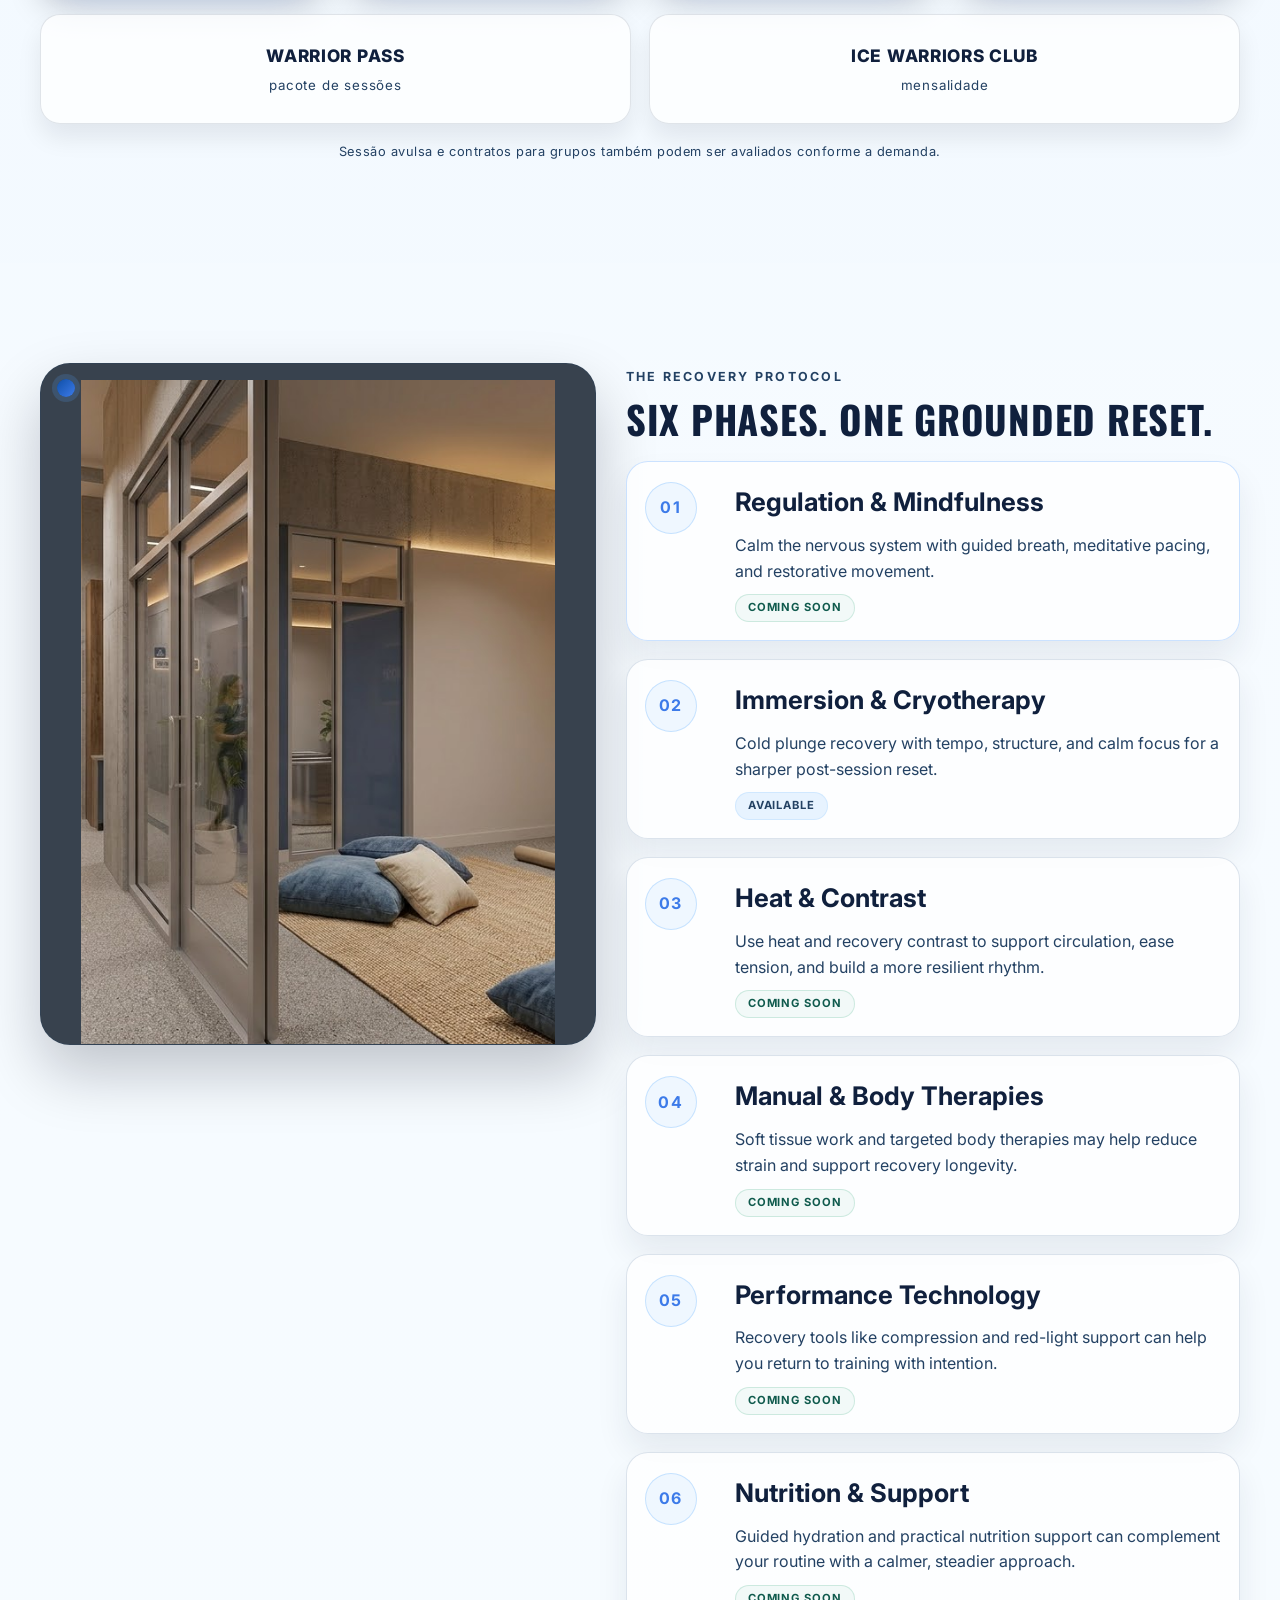
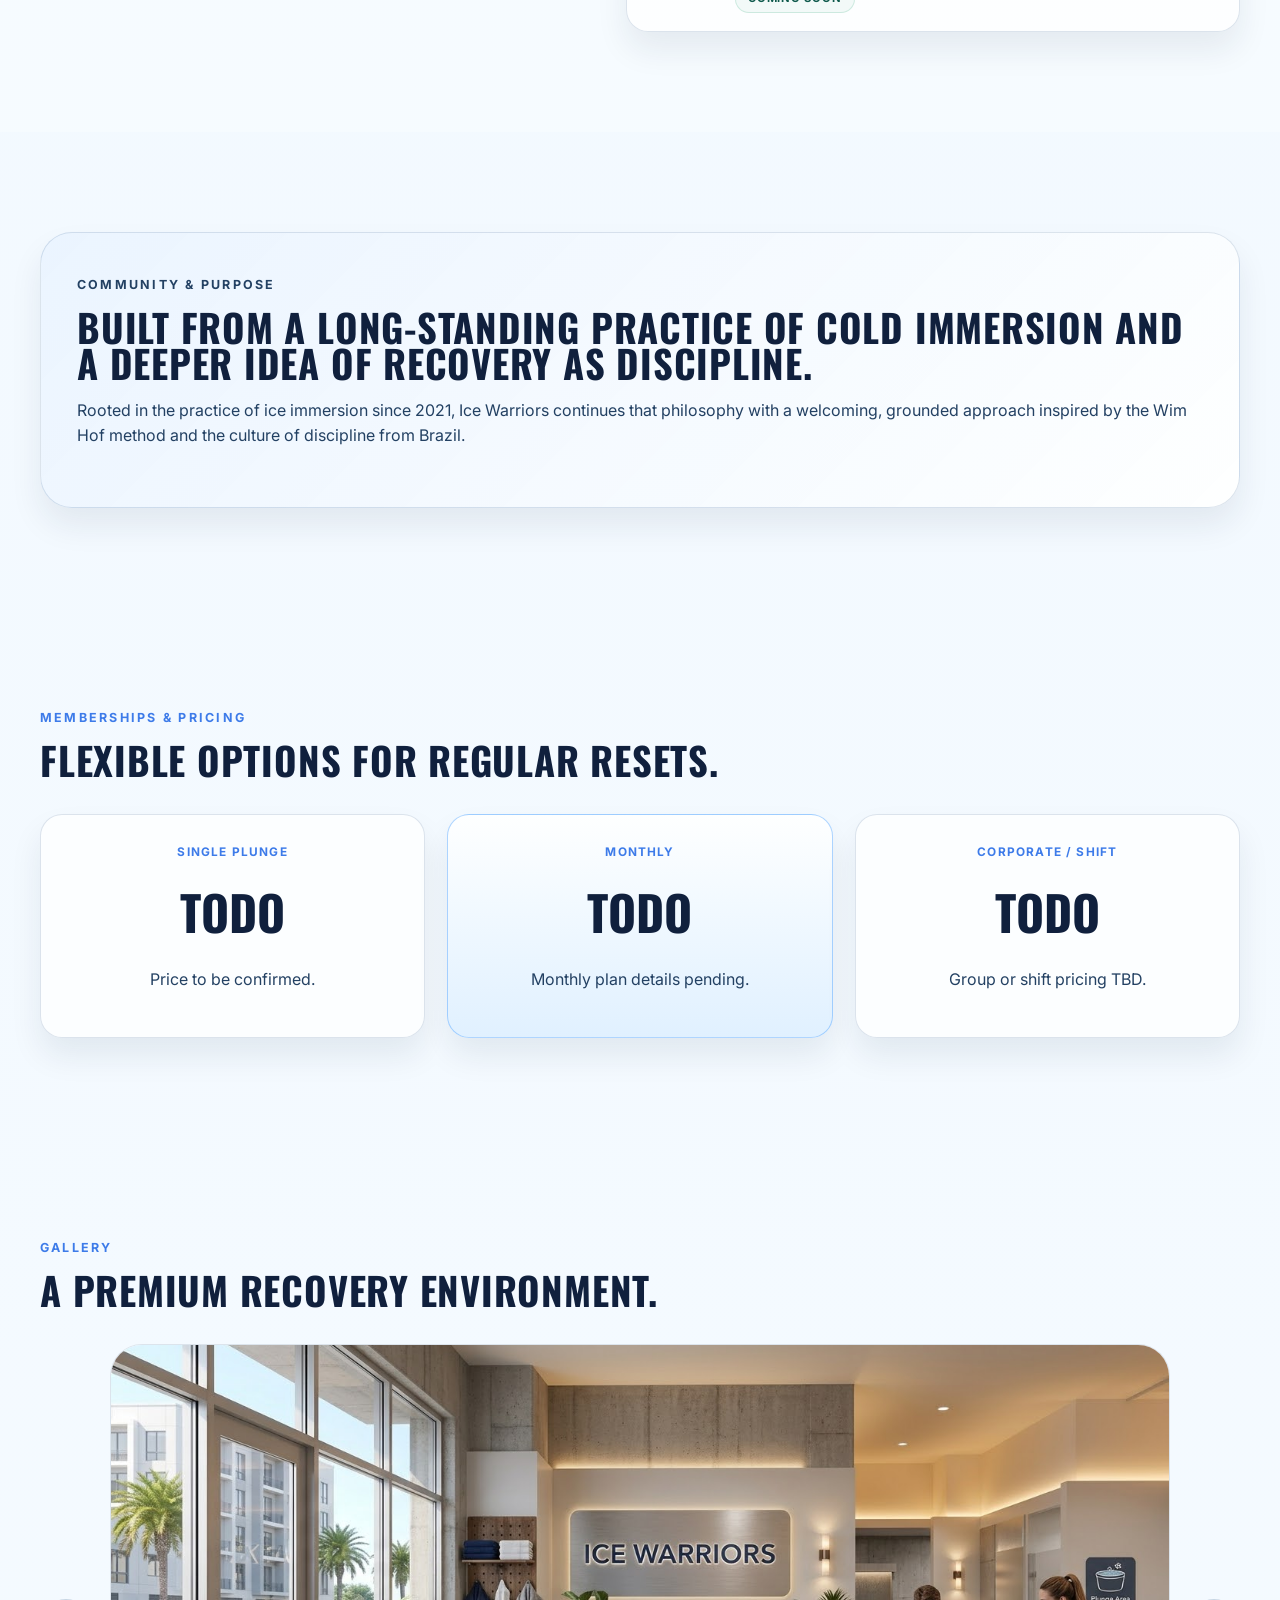
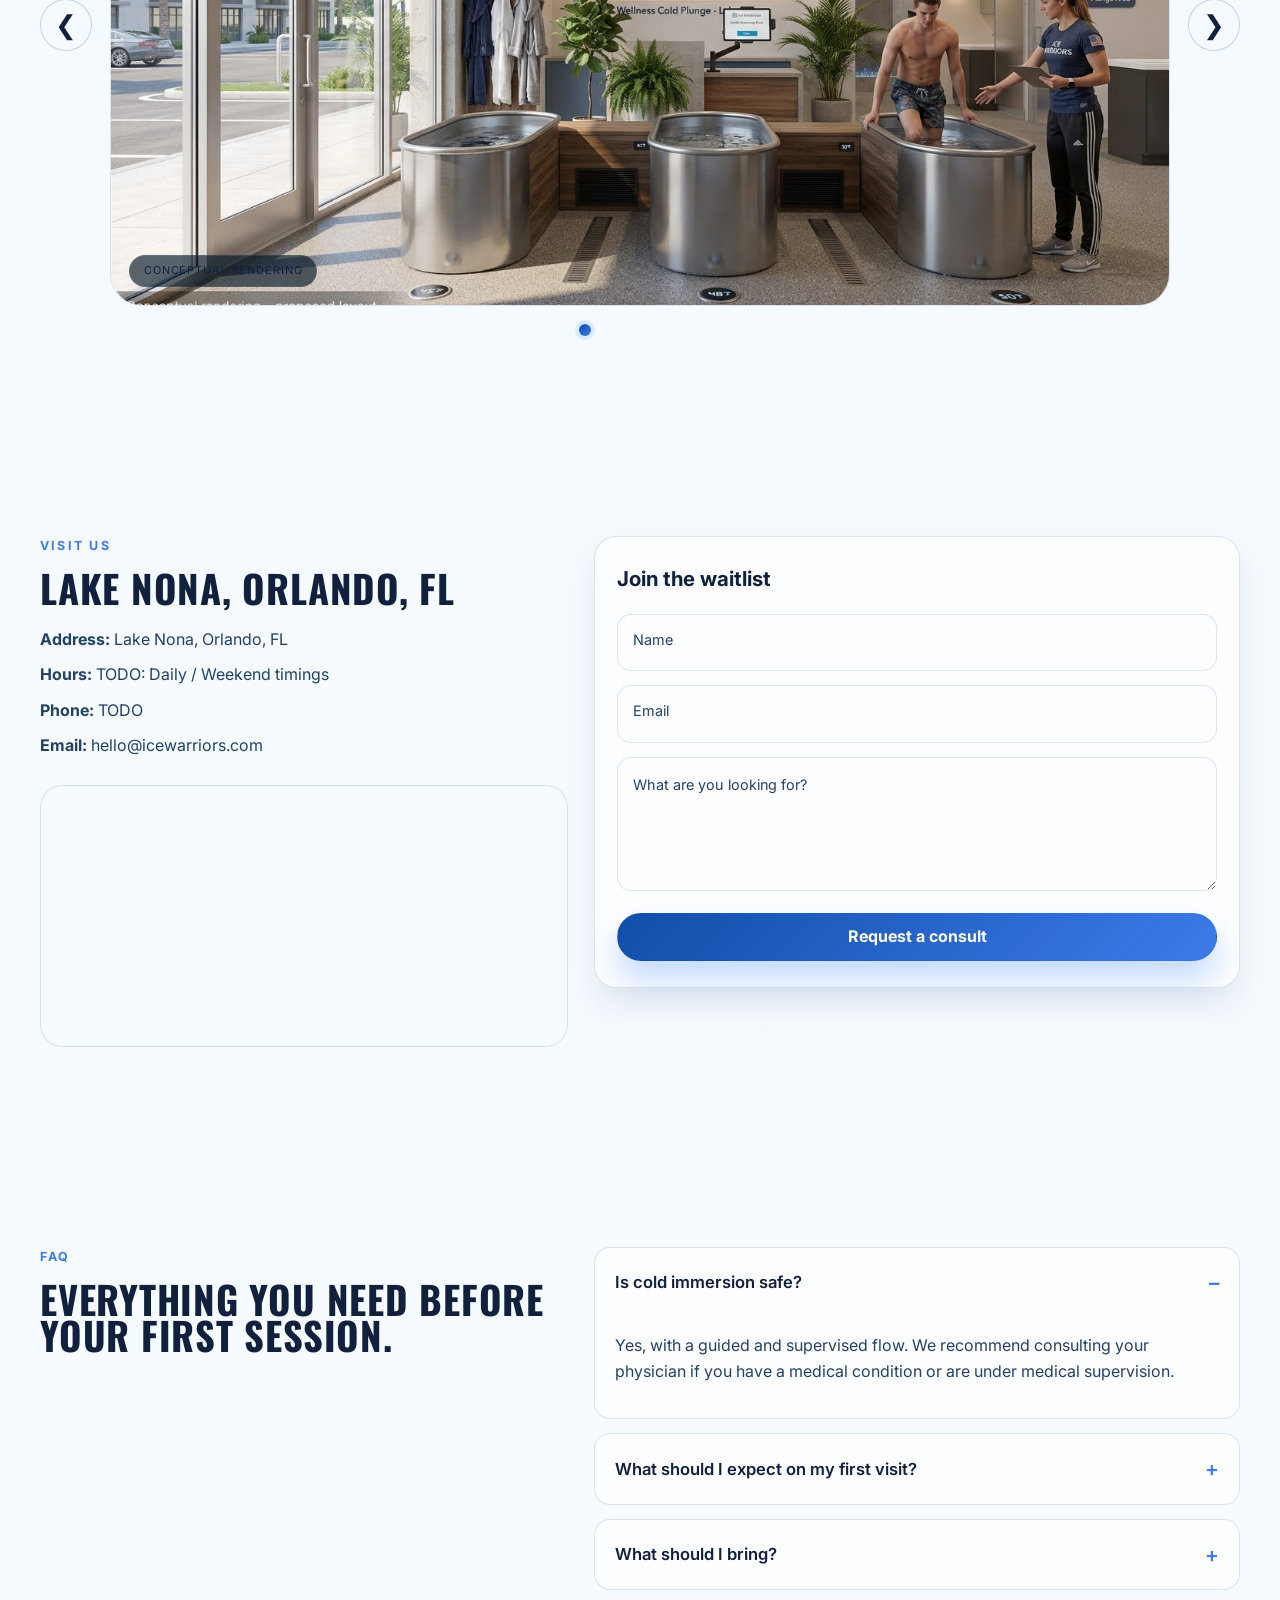
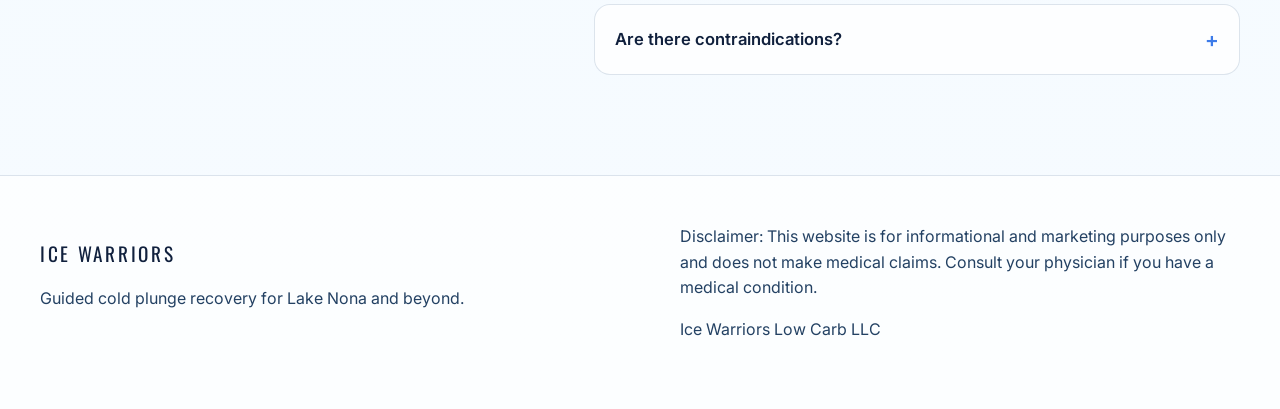
==== commit fce22fe0: "Adiciona seção Combos de Imersão" ====
--- a/site_ice_warriors/index.html
+++ b/site_ice_warriors/index.html
@@ -69,6 +69,7 @@
           <nav class="site-nav" id="siteNav" aria-label="Main navigation">
             <a href="#journey">Journey</a>
             <a href="#plunge">The Plunge</a>
+            <a href="#combos">Combos</a>
             <a href="#benefits">Benefits</a>
             <a href="#pricing">Memberships</a>
             <a href="#visit">Visit</a>
@@ -258,6 +259,182 @@
                 <p>Cold exposure can contribute to a sense of physical reset after workouts, long commutes, or long periods of inactivity.</p>
               </article>
             </div>
+          </div>
+        </section>
+
+        <section class="section combos" id="combos">
+          <div class="container">
+            <div class="section-header reveal">
+              <p class="eyebrow">Combos de Imersão</p>
+              <h2>Seu caminho de recuperação em 4 etapas.</h2>
+            </div>
+
+            <div class="combo-steps reveal" aria-label="Caminho do cliente">
+              <div class="combo-step">
+                <div class="combo-step-icon" aria-hidden="true">◌</div>
+                <span class="combo-step-title">Breathe</span>
+                <small>respiração guiada</small>
+              </div>
+
+              <div class="combo-step">
+                <div class="combo-step-icon" aria-hidden="true">❄</div>
+                <span class="combo-step-title">Plunge</span>
+                <small>imersão no gelo controlada</small>
+              </div>
+
+              <div class="combo-step">
+                <div class="combo-step-icon" aria-hidden="true">♨</div>
+                <span class="combo-step-title">Contrast</span>
+                <small>ofurô ou sauna</small>
+              </div>
+
+              <div class="combo-step">
+                <div class="combo-step-icon" aria-hidden="true">⚡</div>
+                <span class="combo-step-title">Fuel</span>
+                <small>shake low carb de recuperação</small>
+              </div>
+            </div>
+
+            <div class="combo-tabs reveal" role="tablist" aria-label="Opções de combo">
+              <button class="combo-tab is-active" type="button" role="tab" aria-selected="true" data-tab="individual">Individual</button>
+              <button class="combo-tab" type="button" role="tab" aria-selected="false" data-tab="grupos">Grupos</button>
+            </div>
+
+            <div class="combo-panels reveal">
+              <div class="combo-panel is-active" data-panel="individual" role="tabpanel" aria-label="Combos individuais">
+                <div class="combo-grid">
+                  <article class="combo-card featured">
+                    <span class="combo-tag">Mais escolhido</span>
+                    <div class="combo-header">
+                      <h3>Ice Warriors Journey</h3>
+                      <p>Circuito completo com respiração, imersão controlada, contraste e shake low carb.</p>
+                    </div>
+                    <ul class="combo-benefits">
+                      <li>Respiração guiada</li>
+                      <li>Imersão controlada</li>
+                      <li>Contraste térmico</li>
+                      <li>Shake de recuperação</li>
+                    </ul>
+                    <button class="btn btn-primary combo-cta" type="button" data-card-name="Ice Warriors Journey">Quero esse combo</button>
+                  </article>
+
+                  <article class="combo-card">
+                    <div class="combo-header">
+                      <h3>First Plunge</h3>
+                      <p>Sessão guiada e mais curta, pensada para iniciantes com triagem de saúde e orientação.</p>
+                    </div>
+                    <ul class="combo-benefits">
+                      <li>Triagem de saúde</li>
+                      <li>Orientação inicial</li>
+                      <li>Fluxo leve e rápido</li>
+                      <li>Ideal para começar</li>
+                    </ul>
+                    <button class="btn btn-primary combo-cta" type="button" data-card-name="First Plunge">Quero esse combo</button>
+                  </article>
+
+                  <article class="combo-card">
+                    <div class="combo-header">
+                      <h3>Warrior Reset</h3>
+                      <p>Respiração, imersão e contraste rápido para quem já tem experiência ou pouco tempo.</p>
+                    </div>
+                    <ul class="combo-benefits">
+                      <li>Reset eficiente</li>
+                      <li>Para rotina corrida</li>
+                      <li>Foco em performance</li>
+                      <li>Fluxo objetivo</li>
+                    </ul>
+                    <button class="btn btn-primary combo-cta" type="button" data-card-name="Warrior Reset">Quero esse combo</button>
+                  </article>
+
+                  <article class="combo-card">
+                    <div class="combo-header">
+                      <h3>Ice Warriors Journey Plus</h3>
+                      <p>A Journey com compressão, percussão e luz vermelha para recuperação máxima.</p>
+                    </div>
+                    <ul class="combo-benefits">
+                      <li>Compressão</li>
+                      <li>Percussão</li>
+                      <li>Luz vermelha</li>
+                      <li>Recuperação máxima</li>
+                    </ul>
+                    <button class="btn btn-primary combo-cta" type="button" data-card-name="Ice Warriors Journey Plus">Quero esse combo</button>
+                  </article>
+                </div>
+              </div>
+
+              <div class="combo-panel" data-panel="grupos" role="tabpanel" aria-label="Combos para grupos" hidden>
+                <div class="combo-grid">
+                  <article class="combo-card">
+                    <div class="combo-header">
+                      <h3>Warriors United in Action</h3>
+                      <p>A Journey em grupo de até 5 pessoas.</p>
+                    </div>
+                    <ul class="combo-benefits">
+                      <li>Grupo de até 5</li>
+                      <li>Experiência compartilhada</li>
+                      <li>Fluxo em equipe</li>
+                      <li>Trabalho em conjunto</li>
+                    </ul>
+                    <button class="btn btn-primary combo-cta" type="button" data-card-name="Warriors United in Action">Quero esse combo</button>
+                  </article>
+
+                  <article class="combo-card">
+                    <div class="combo-header">
+                      <h3>Warrior Team</h3>
+                      <p>Para equipes esportivas, com agenda recorrente.</p>
+                    </div>
+                    <ul class="combo-benefits">
+                      <li>Equipe esportiva</li>
+                      <li>Agenda recorrente</li>
+                      <li>Rotina de performance</li>
+                      <li>Melhor recuperação</li>
+                    </ul>
+                    <button class="btn btn-primary combo-cta" type="button" data-card-name="Warrior Team">Quero esse combo</button>
+                  </article>
+
+                  <article class="combo-card">
+                    <div class="combo-header">
+                      <h3>Corporate Warriors</h3>
+                      <p>Resiliência e bem-estar para empresas e eventos.</p>
+                    </div>
+                    <ul class="combo-benefits">
+                      <li>Para empresas</li>
+                      <li>Eventos e encontros</li>
+                      <li>Bem-estar coletivo</li>
+                      <li>Foco em regeneração</li>
+                    </ul>
+                    <button class="btn btn-primary combo-cta" type="button" data-card-name="Corporate Warriors">Quero esse combo</button>
+                  </article>
+
+                  <article class="combo-card">
+                    <div class="combo-header">
+                      <h3>Warrior Circle</h3>
+                      <p>Encontro recorrente com a mesma turma.</p>
+                    </div>
+                    <ul class="combo-benefits">
+                      <li>Turma fixa</li>
+                      <li>Agenda recorrente</li>
+                      <li>Conexão e motivação</li>
+                      <li>Foco em rotina</li>
+                    </ul>
+                    <button class="btn btn-primary combo-cta" type="button" data-card-name="Warrior Circle">Quero esse combo</button>
+                  </article>
+                </div>
+              </div>
+            </div>
+
+            <div class="combo-contract reveal">
+              <div class="contract-item">
+                <span>Warrior Pass</span>
+                <small>pacote de sessões</small>
+              </div>
+              <div class="contract-item">
+                <span>Ice Warriors Club</span>
+                <small>mensalidade</small>
+              </div>
+            </div>
+
+            <p class="combo-inline-note reveal">Sessão avulsa e contratos para grupos também podem ser avaliados conforme a demanda.</p>
           </div>
         </section>
 
--- a/site_ice_warriors/style.css
+++ b/site_ice_warriors/style.css
@@ -1625,148 +1625,332 @@
   }
 }
 
-html[data-theme='light'] .site-header {
-  background: rgba(237, 246, 255, 0.68);
-  border-bottom-color: rgba(17, 45, 78, 0.08);
-}
-
-html[data-theme='light'] .site-nav a,
-html[data-theme='light'] .theme-toggle {
+.combos {
+  position: relative;
+  background: radial-gradient(circle at top, rgba(79, 163, 255, 0.16), transparent 28%), rgba(8, 17, 29, 0.15);
+}
+
+.combo-steps {
+  display: grid;
+  grid-template-columns: repeat(4, minmax(0, 1fr));
+  gap: 18px;
+  margin: 36px 0 28px;
+}
+
+.combo-step {
+  position: relative;
+  display: grid;
+  gap: 8px;
+  text-align: center;
+  padding: 22px 18px 18px;
+  border-radius: 22px;
+  background: rgba(11, 26, 45, 0.7);
+  border: 1px solid var(--border);
+  box-shadow: 0 18px 30px rgba(2, 11, 22, 0.12);
+  opacity: 0;
+  transform: translateY(18px);
+  transition: transform var(--transition), box-shadow var(--transition), border-color var(--transition), background var(--transition);
+}
+
+.combo-step:hover {
+  transform: translateY(-4px);
+  border-color: rgba(142, 197, 255, 0.52);
+  box-shadow: 0 22px 36px rgba(31, 115, 223, 0.18);
+}
+
+.combo-step-icon {
+  display: grid;
+  place-items: center;
+  width: 58px;
+  height: 58px;
+  margin: 0 auto;
+  border-radius: 50%;
+  background: linear-gradient(135deg, rgba(79, 163, 255, 0.2), rgba(129, 183, 255, 0.08));
+  border: 1px solid rgba(143, 190, 255, 0.4);
+  color: var(--accent-strong);
+  font-size: 1.6rem;
+}
+
+.combo-step-title {
+  font-size: 0.98rem;
+  letter-spacing: 0.08em;
+  text-transform: uppercase;
+  font-weight: 800;
+  color: var(--text);
+}
+
+.combo-step small {
   color: var(--text-soft);
-}
-
-html[data-theme='light'] .theme-toggle {
-  background: rgba(255, 255, 255, 0.65);
+  font-size: 0.74rem;
+  line-height: 1.5;
+  text-transform: lowercase;
+}
+
+.combo-tabs {
+  display: inline-flex;
+  align-items: center;
+  gap: 10px;
+  padding: 8px;
+  margin: 24px 0 20px;
+  border-radius: 999px;
+  background: rgba(11, 26, 45, 0.62);
+  border: 1px solid var(--border);
+  box-shadow: inset 0 0 0 1px rgba(255,255,255,0.02);
+}
+
+.combo-tab {
+  position: relative;
+  border: 0;
+  background: transparent;
+  color: var(--text-soft);
+  border-radius: 999px;
+  min-height: 42px;
+  padding: 0 18px;
+  font-weight: 700;
+  transition: background var(--transition), color var(--transition), box-shadow var(--transition), transform var(--transition);
+}
+
+.combo-tab.is-active {
+  background: linear-gradient(135deg, rgba(47, 123, 255, 0.2), rgba(99, 177, 255, 0.12));
+  color: var(--text);
+  box-shadow: inset 0 0 0 1px rgba(143, 190, 255, 0.38);
+}
+
+.combo-tab:hover {
+  color: var(--text);
+}
+
+.combo-panels {
+  position: relative;
+}
+
+.combo-panel {
+  display: none;
+  opacity: 0;
+  transform: translateY(16px);
+  transition: opacity 320ms ease, transform 320ms ease;
+}
+
+.combo-panel.is-active {
+  display: block;
+  opacity: 1;
+  transform: translateY(0);
+}
+
+.combo-grid {
+  display: grid;
+  grid-template-columns: repeat(4, minmax(220px, 1fr));
+  gap: 22px;
+}
+
+.combo-card {
+  position: relative;
+  display: flex;
+  flex-direction: column;
+  min-height: 100%;
+  padding: 22px 20px 18px;
+  border-radius: 24px;
+  background: rgba(15, 33, 55, 0.76);
+  border: 1px solid var(--border);
+  backdrop-filter: blur(16px);
+  box-shadow: 0 18px 32px rgba(3, 12, 22, 0.18);
+  transition: transform var(--transition), box-shadow var(--transition), border-color var(--transition), background var(--transition);
+}
+
+.combo-card:hover {
+  transform: translateY(-6px);
+  border-color: rgba(143, 190, 255, 0.48);
+  box-shadow: 0 22px 34px rgba(31, 115, 223, 0.16), 0 0 24px rgba(79, 163, 255, 0.12);
+}
+
+.combo-card.featured {
+  border-color: rgba(143, 190, 255, 0.5);
+  background: linear-gradient(180deg, rgba(13, 33, 60, 0.9), rgba(18, 43, 77, 0.84));
+  transform: scale(1.02);
+}
+
+.combo-card.featured:hover {
+  transform: translateY(-6px) scale(1.02);
+}
+
+.combo-tag {
+  position: absolute;
+  top: 14px;
+  right: 14px;
+  display: inline-flex;
+  align-items: center;
+  justify-content: center;
+  min-height: 30px;
+  padding: 0 12px;
+  border-radius: 999px;
+  background: linear-gradient(135deg, rgba(79, 163, 255, 0.18), rgba(99, 177, 255, 0.08));
+  border: 1px solid rgba(143, 190, 255, 0.36);
+  color: var(--accent-strong);
+  font-size: 0.66rem;
+  font-weight: 800;
+  letter-spacing: 0.08em;
+  text-transform: uppercase;
+}
+
+.combo-header {
+  margin-top: 18px;
+}
+
+.combo-header h3 {
+  margin: 0 0 10px;
+  font-size: clamp(1.3rem, 2vw, 1.8rem);
+  line-height: 1.15;
+}
+
+.combo-header p {
+  margin: 0;
+  color: var(--text-soft);
+  min-height: 78px;
+}
+
+.combo-benefits {
+  list-style: none;
+  padding: 0;
+  margin: 18px 0 22px;
+  display: grid;
+  gap: 10px;
+}
+
+.combo-benefits li {
+  position: relative;
+  padding-left: 18px;
+  color: var(--text-soft);
+  font-size: 0.94rem;
+}
+
+.combo-benefits li::before {
+  content: "";
+  position: absolute;
+  left: 0;
+  top: 0.7em;
+  width: 8px;
+  height: 8px;
+  border-radius: 50%;
+  background: linear-gradient(135deg, var(--accent-strong), var(--accent));
+  box-shadow: 0 0 12px rgba(79, 163, 255, 0.4);
+}
+
+.combo-card .btn {
+  margin-top: auto;
+  width: 100%;
+}
+
+.combo-contract {
+  display: grid;
+  grid-template-columns: repeat(2, minmax(200px, 1fr));
+  gap: 18px;
+  margin-top: 28px;
+}
+
+.contract-item {
+  display: flex;
+  flex-direction: column;
+  align-items: center;
+  justify-content: center;
+  min-height: 110px;
+  text-align: center;
+  padding: 18px 16px;
+  border-radius: 20px;
+  border: 1px solid var(--border);
+  background: rgba(10, 26, 45, 0.72);
+  box-shadow: 0 14px 24px rgba(2, 11, 22, 0.08);
+}
+
+.contract-item span {
+  font-size: 1.08rem;
+  font-weight: 800;
+  letter-spacing: 0.04em;
+  text-transform: uppercase;
+}
+
+.contract-item small {
+  margin-top: 6px;
+  color: var(--text-soft);
+  letter-spacing: 0.06em;
+  text-transform: lowercase;
+}
+
+.combo-note {
+  margin: 18px 0 0;
+  color: var(--text-muted);
+  font-size: 0.86rem;
+  text-align: center;
+}
+
+.combo-inline-note {
+  margin: 18px 0 0;
+  text-align: center;
+  color: var(--text-soft);
+  font-size: 0.8rem;
+  letter-spacing: 0.04em;
+}
+
+@media (max-width: 1100px) {
+  .combo-grid {
+    grid-template-columns: repeat(2, minmax(220px, 1fr));
+  }
+}
+
+@media (max-width: 760px) {
+  .combo-steps {
+    grid-template-columns: 1fr 1fr;
+  }
+
+  .combo-grid,
+  .combo-contract {
+    grid-template-columns: 1fr;
+  }
+
+  .combo-card.featured {
+    transform: none;
+  }
+
+  .combo-card.featured:hover {
+    transform: translateY(-6px);
+  }
+
+  .combo-tab {
+    flex: 1;
+  }
+}
+
+html[data-theme='light'] .combos {
+  background: radial-gradient(circle at top, rgba(79, 163, 255, 0.14), transparent 28%), rgba(255, 255, 255, 0.2);
+}
+
+html[data-theme='light'] .combo-step,
+html[data-theme='light'] .combo-card,
+html[data-theme='light'] .contract-item,
+html[data-theme='light'] .combo-tabs {
+  background: rgba(255, 255, 255, 0.72);
   border-color: rgba(17, 45, 78, 0.12);
 }
 
-html[data-theme='light'] .journey-item,
-html[data-theme='light'] .temp-card,
-html[data-theme='light'] .benefit-card,
-html[data-theme='light'] .price-card,
-html[data-theme='light'] .contact-panel,
-html[data-theme='light'] .faq-item,
-html[data-theme='light'] .gallery-viewport,
-html[data-theme='light'] .community-banner,
-html[data-theme='light'] .site-footer,
-html[data-theme='light'] .map-card,
-html[data-theme='light'] .protocol-item {
-  background: rgba(255, 255, 255, 0.78);
-  border-color: rgba(17, 45, 78, 0.12);
-  box-shadow: 0 18px 32px rgba(20, 40, 70, 0.08);
-}
-
-html[data-theme='light'] .journey-copy p,
-html[data-theme='light'] .benefit-card p,
-html[data-theme='light'] .temp-card p,
-html[data-theme='light'] .lead,
-html[data-theme='light'] .shift-copy p,
-html[data-theme='light'] .community-banner p,
-html[data-theme='light'] .visit-list,
-html[data-theme='light'] .footer-copy,
-html[data-theme='light'] .footer-meta p,
-html[data-theme='light'] .faq-answer p,
-html[data-theme='light'] .placeholder,
-html[data-theme='light'] .contact-panel span,
-html[data-theme='light'] .contact-panel input::placeholder,
-html[data-theme='light'] .contact-panel textarea::placeholder,
-html[data-theme='light'] .site-nav a,
-html[data-theme='light'] .theme-toggle,
-html[data-theme='light'] .protocol-content p,
-html[data-theme='light'] .status-pill {
+html[data-theme='light'] .combo-card.featured {
+  background: linear-gradient(180deg, rgba(255, 255, 255, 0.88), rgba(222, 239, 255, 0.9));
+}
+
+html[data-theme='light'] .combo-tab {
   color: var(--text-soft);
 }
 
-html[data-theme='light'] .benefit-card::before {
-  background: linear-gradient(135deg, rgba(16, 96, 208, 0.08), transparent 60%);
-}
-
-html[data-theme='light'] .faq-question {
-  color: var(--text);
-}
-
-html[data-theme='light'] .contact-panel input,
-html[data-theme='light'] .contact-panel textarea {
-  background: rgba(234, 244, 255, 0.8);
-  color: var(--text);
-}
-
-html[data-theme='light'] .site-footer {
-  background: rgba(255, 255, 255, 0.7);
-}
-
-html[data-theme='light'] .community-banner {
-  background: linear-gradient(135deg, rgba(234, 244, 255, 0.96), rgba(255, 255, 255, 0.9));
-}
-
-html[data-theme='light'] .price-card.featured {
-  background: linear-gradient(180deg, rgba(255, 255, 255, 0.9), rgba(222, 239, 255, 0.9));
-}
-
-html[data-theme='light'] .plunge,
-html[data-theme='light'] .shift-reset,
-html[data-theme='light'] .beyond,
-html[data-theme='light'] .benefits {
-  background-color: transparent;
-}
-
-html[data-theme='light'] .plunge {
-  background: linear-gradient(180deg, rgba(147, 179, 211, 0.12), rgba(147, 179, 211, 0.06));
-}
-
-html[data-theme='light'] .shift-reset {
-  background: linear-gradient(135deg, rgba(218, 232, 250, 0.8), rgba(255, 255, 255, 0.72));
-}
-
-html[data-theme='light'] .beyond {
-  background: rgba(255, 255, 255, 0.25);
-}
-
-html[data-theme='light'] .benefits {
-  background: linear-gradient(180deg, rgba(13, 36, 62, 0.03), rgba(13, 36, 62, 0));
-}
-
-.hero .hero-meta li,
-.hero .card-badge,
-.hero .render-label,
-.hero .caption-tag {
+html[data-theme='light'] .combo-tab.is-active {
+  background: linear-gradient(135deg, rgba(16, 96, 208, 0.12), rgba(36, 123, 234, 0.08));
+}
+
+html[data-theme='light'] .combo-step small,
+html[data-theme='light'] .combo-header p,
+html[data-theme='light'] .combo-benefits li,
+html[data-theme='light'] .contract-item small,
+html[data-theme='light'] .combo-note {
   color: var(--text-soft);
 }
 
-.hero .hero-meta li {
-  background: rgba(255, 255, 255, 0.06);
-  border: 1px solid rgba(255, 255, 255, 0.25);
-  backdrop-filter: blur(12px);
-}
-
-.hero .hero-meta strong {
-  color: #eaf4ff;
-}
-
-.hero .hero-card-main {
-  background: rgba(255, 255, 255, 0.06);
-  border: 1px solid rgba(255, 255, 255, 0.25);
-  box-shadow: 0 30px 60px rgba(2, 11, 22, 0.42);
-}
-
-.hero .card-badge,
-.hero .render-label,
-.hero .caption-tag {
-  background: rgba(8, 19, 31, 0.7);
-  border: 1px solid rgba(255, 255, 255, 0.18);
-  color: var(--text-soft);
-}
-
-@media (prefers-reduced-motion: reduce) {
-  .btn,
-  .temp-card,
-  .benefit-card,
-  .tab,
-  .dot,
-  .carousel-btn,
-  .faq-question::after,
-  .site-nav a,
-  .theme-toggle {
-    transition: none;
-  }
-}
+html[data-theme='light'] .combo-step {
+  box-shadow: 0 18px 30px rgba(20, 40, 70, 0.08);
+}
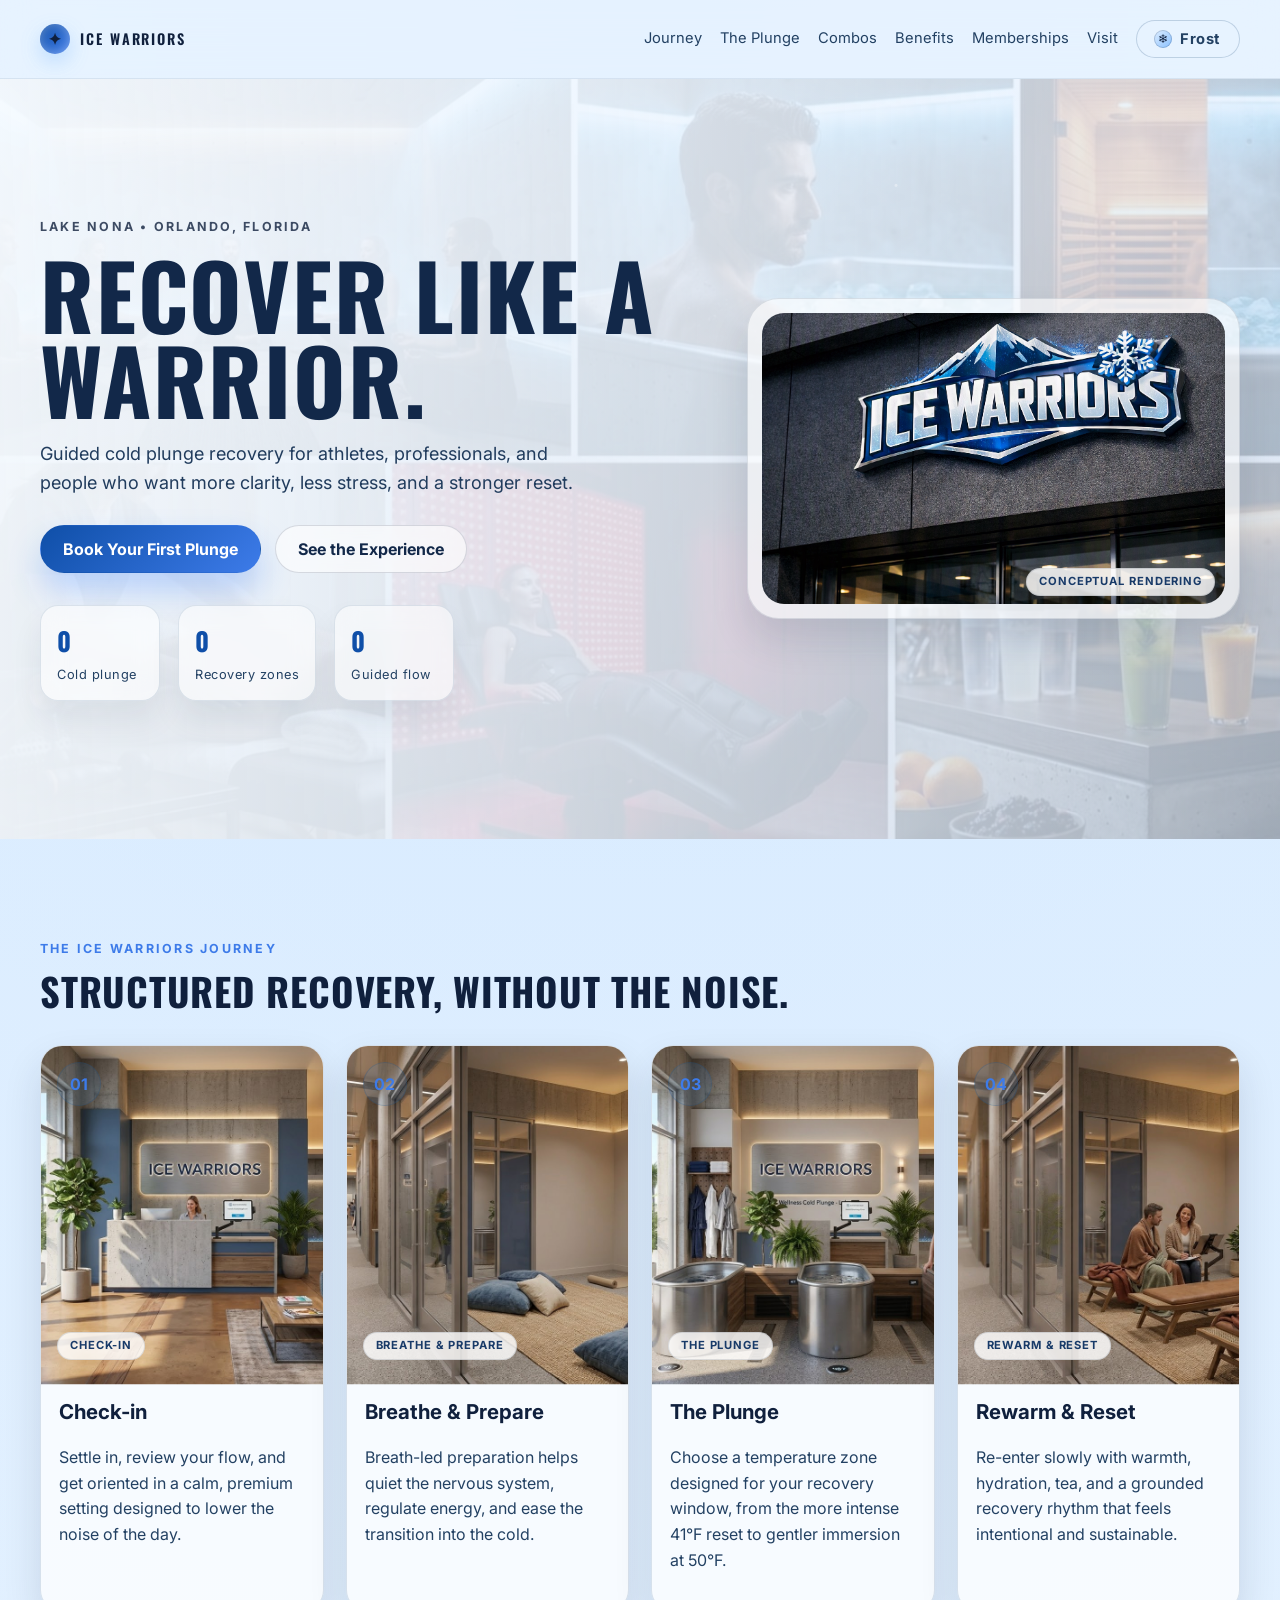
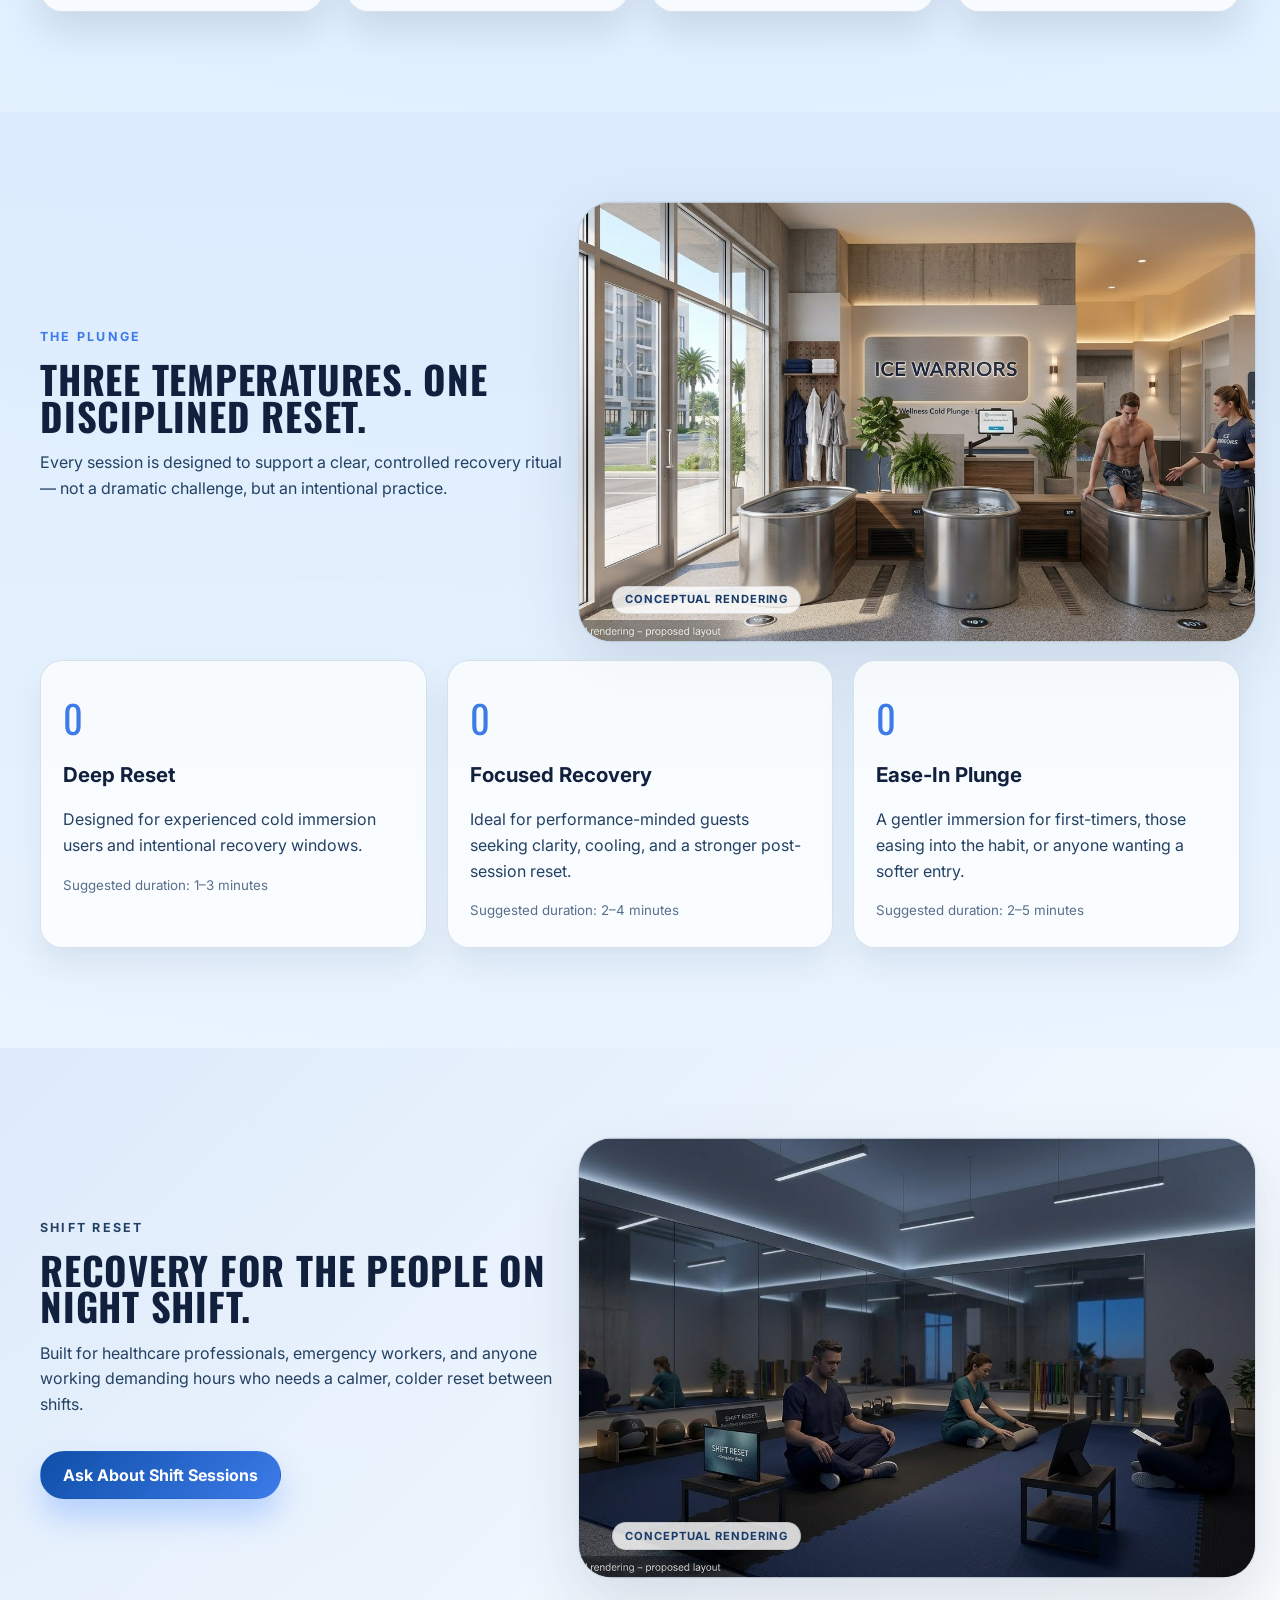
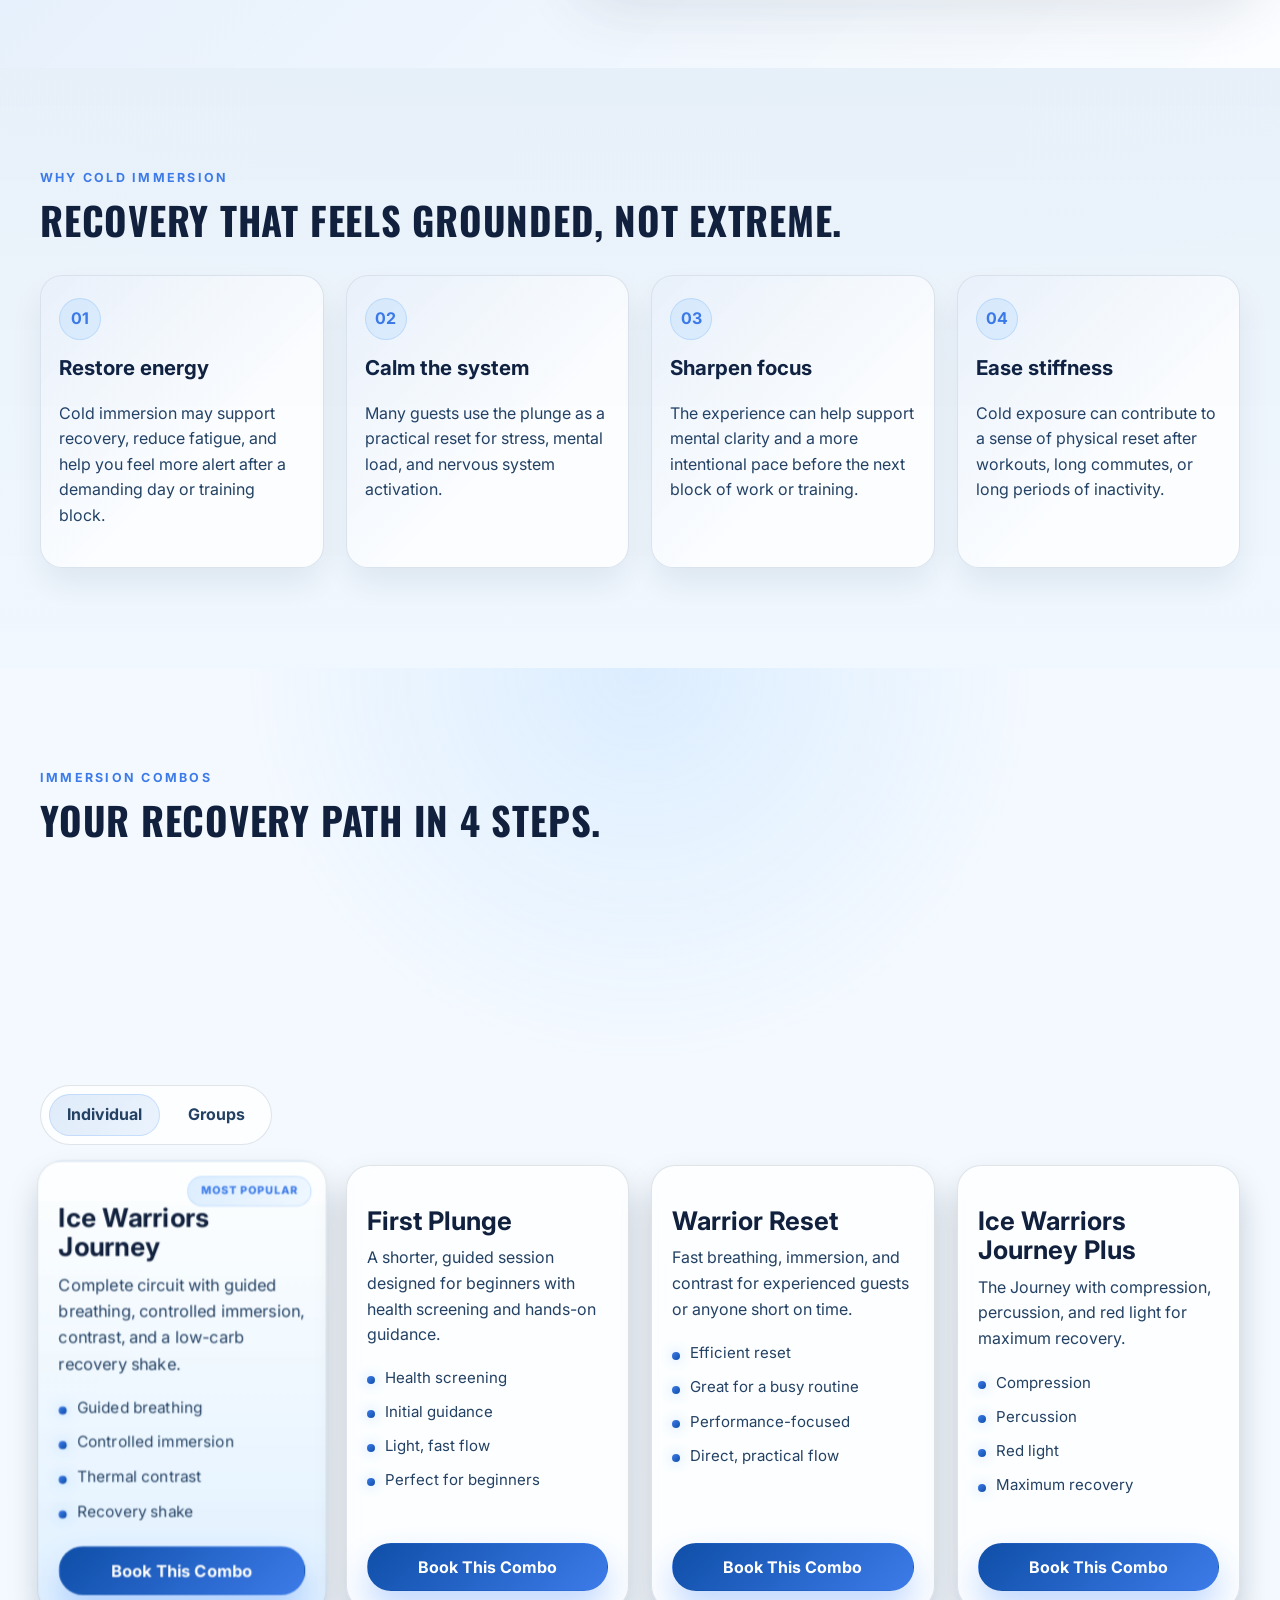
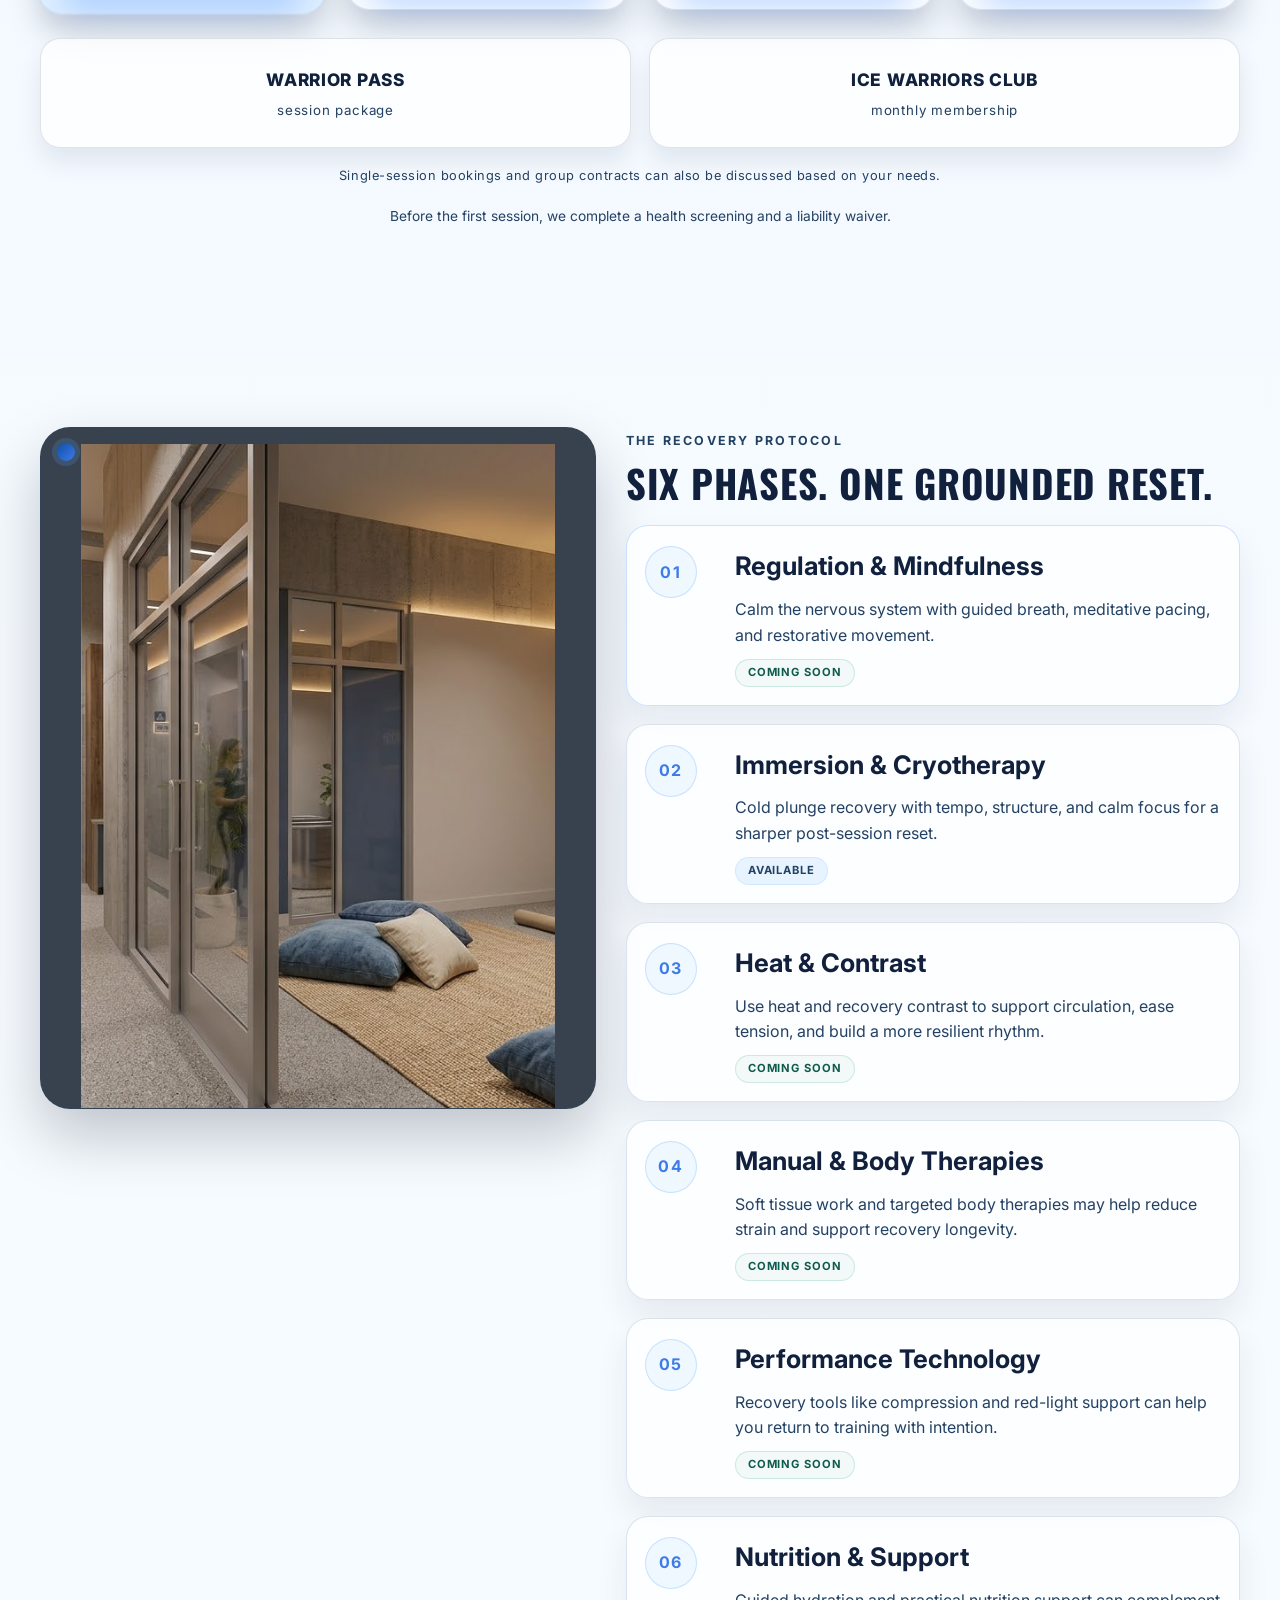
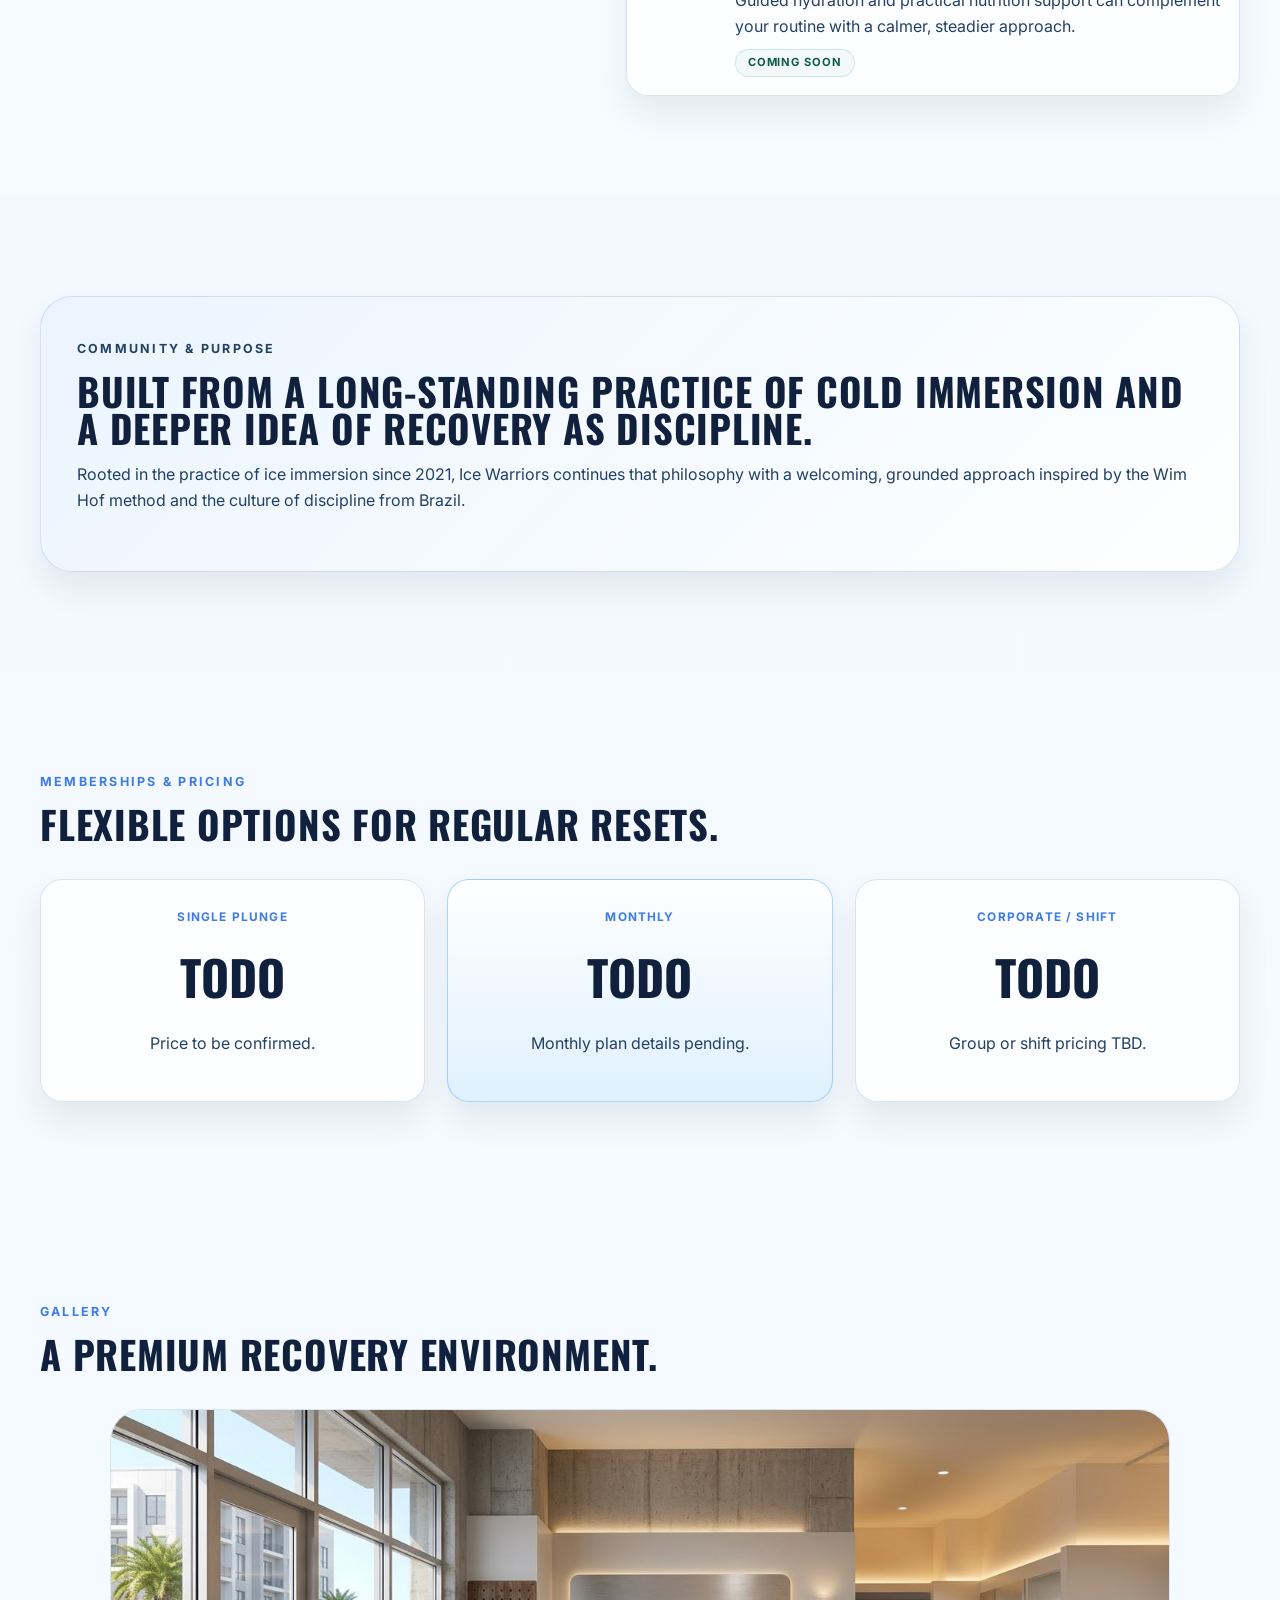
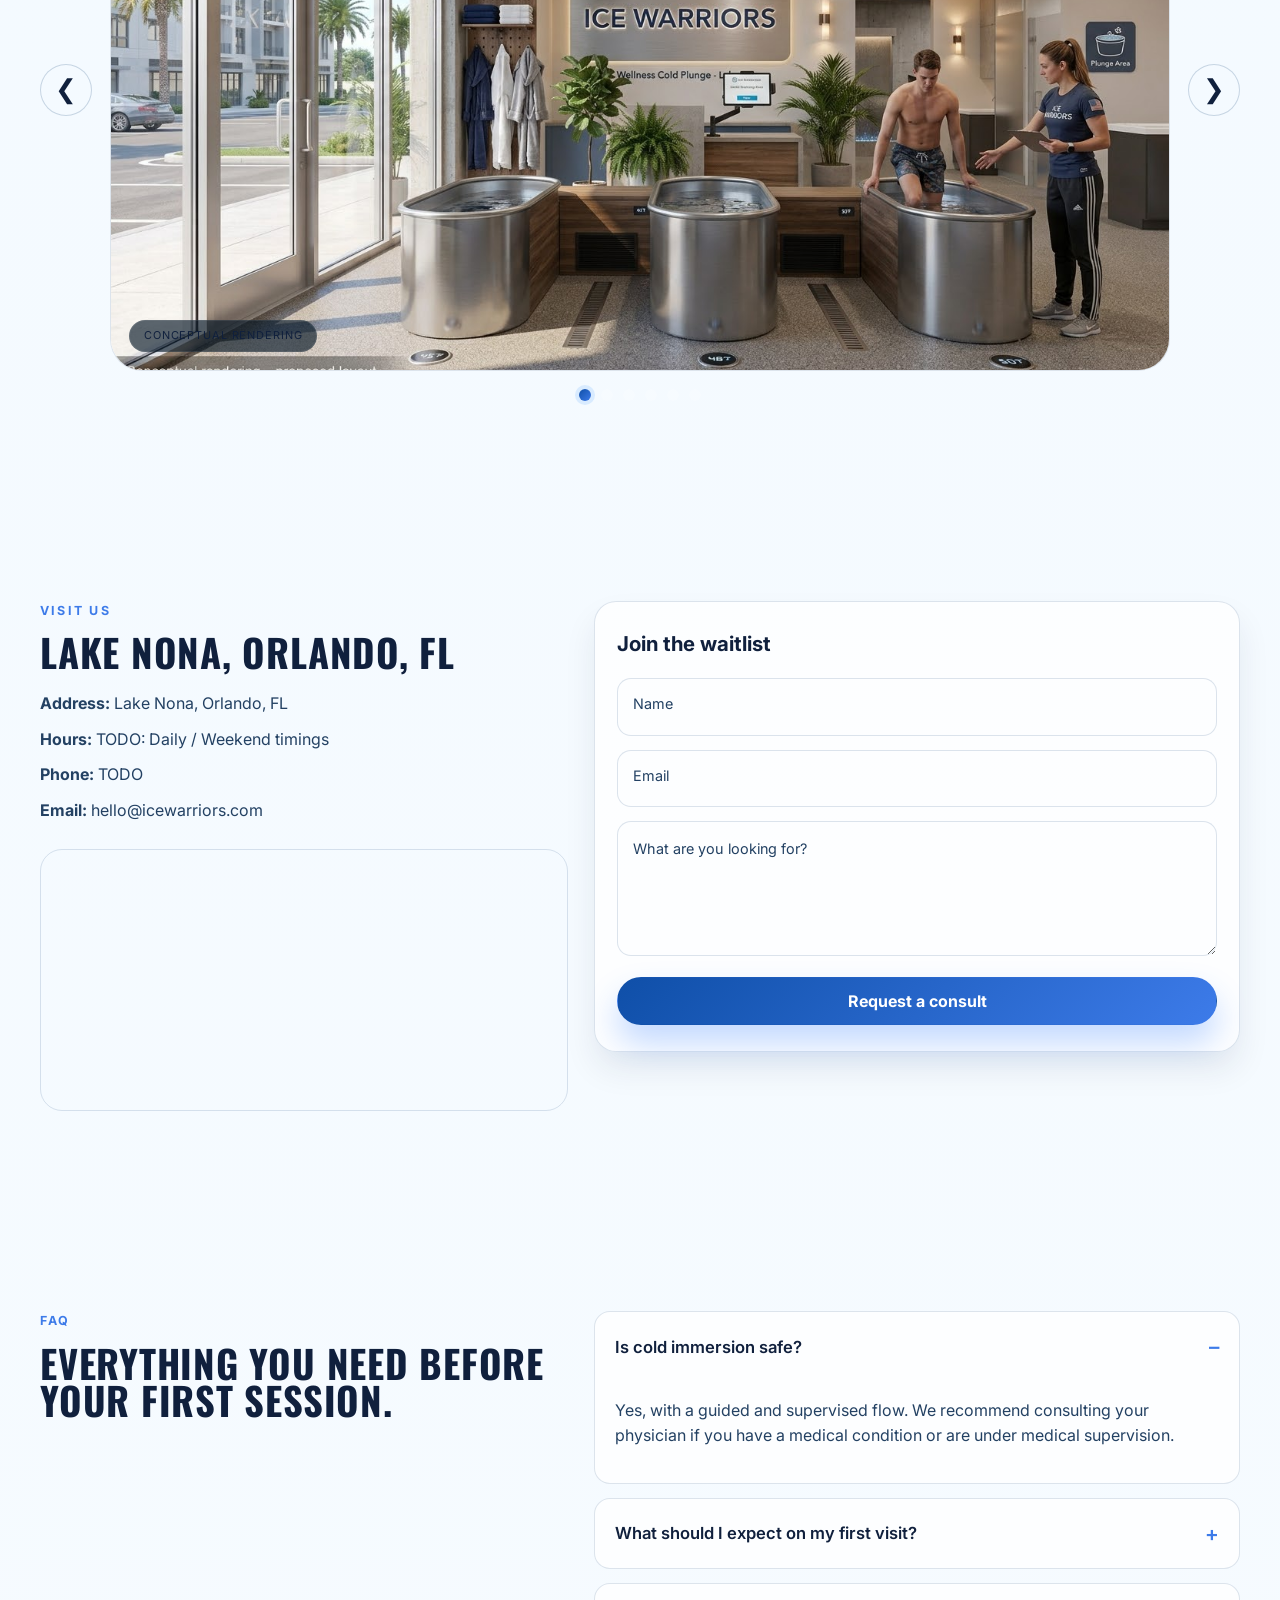
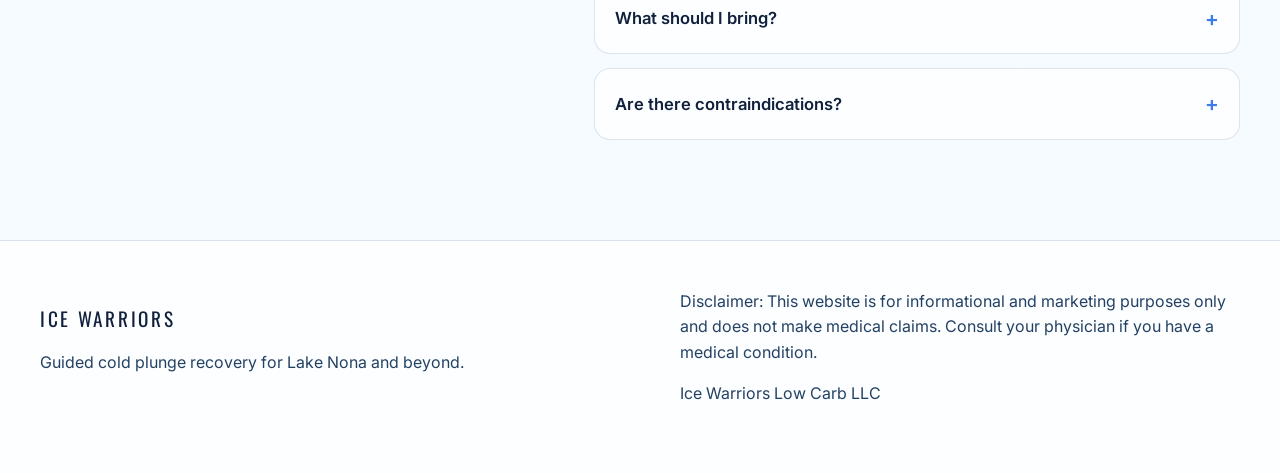
==== commit 6d9484ce: "Adiciona seção Combos de Imersão - Versão em Inglês" ====
--- a/site_ice_warriors/index.html
+++ b/site_ice_warriors/index.html
@@ -265,159 +265,159 @@
         <section class="section combos" id="combos">
           <div class="container">
             <div class="section-header reveal">
-              <p class="eyebrow">Combos de Imersão</p>
-              <h2>Seu caminho de recuperação em 4 etapas.</h2>
-            </div>
-
-            <div class="combo-steps reveal" aria-label="Caminho do cliente">
+              <p class="eyebrow">Immersion Combos</p>
+              <h2>Your recovery path in 4 steps.</h2>
+            </div>
+
+            <div class="combo-steps reveal" aria-label="Customer journey">
               <div class="combo-step">
                 <div class="combo-step-icon" aria-hidden="true">◌</div>
                 <span class="combo-step-title">Breathe</span>
-                <small>respiração guiada</small>
+                <small>guided breathing</small>
               </div>
 
               <div class="combo-step">
                 <div class="combo-step-icon" aria-hidden="true">❄</div>
                 <span class="combo-step-title">Plunge</span>
-                <small>imersão no gelo controlada</small>
+                <small>controlled ice immersion</small>
               </div>
 
               <div class="combo-step">
                 <div class="combo-step-icon" aria-hidden="true">♨</div>
                 <span class="combo-step-title">Contrast</span>
-                <small>ofurô ou sauna</small>
+                <small>sauna or hot tub</small>
               </div>
 
               <div class="combo-step">
                 <div class="combo-step-icon" aria-hidden="true">⚡</div>
                 <span class="combo-step-title">Fuel</span>
-                <small>shake low carb de recuperação</small>
-              </div>
-            </div>
-
-            <div class="combo-tabs reveal" role="tablist" aria-label="Opções de combo">
+                <small>low-carb recovery shake</small>
+              </div>
+            </div>
+
+            <div class="combo-tabs reveal" role="tablist" aria-label="Combo options">
               <button class="combo-tab is-active" type="button" role="tab" aria-selected="true" data-tab="individual">Individual</button>
-              <button class="combo-tab" type="button" role="tab" aria-selected="false" data-tab="grupos">Grupos</button>
+              <button class="combo-tab" type="button" role="tab" aria-selected="false" data-tab="grupos">Groups</button>
             </div>
 
             <div class="combo-panels reveal">
-              <div class="combo-panel is-active" data-panel="individual" role="tabpanel" aria-label="Combos individuais">
+              <div class="combo-panel is-active" data-panel="individual" role="tabpanel" aria-label="Individual combos">
                 <div class="combo-grid">
                   <article class="combo-card featured">
-                    <span class="combo-tag">Mais escolhido</span>
+                    <span class="combo-tag">Most Popular</span>
                     <div class="combo-header">
                       <h3>Ice Warriors Journey</h3>
-                      <p>Circuito completo com respiração, imersão controlada, contraste e shake low carb.</p>
+                      <p>Complete circuit with guided breathing, controlled immersion, contrast, and a low-carb recovery shake.</p>
                     </div>
                     <ul class="combo-benefits">
-                      <li>Respiração guiada</li>
-                      <li>Imersão controlada</li>
-                      <li>Contraste térmico</li>
-                      <li>Shake de recuperação</li>
+                      <li>Guided breathing</li>
+                      <li>Controlled immersion</li>
+                      <li>Thermal contrast</li>
+                      <li>Recovery shake</li>
                     </ul>
-                    <button class="btn btn-primary combo-cta" type="button" data-card-name="Ice Warriors Journey">Quero esse combo</button>
+                    <button class="btn btn-primary combo-cta" type="button" data-card-name="Ice Warriors Journey">Book This Combo</button>
                   </article>
 
                   <article class="combo-card">
                     <div class="combo-header">
                       <h3>First Plunge</h3>
-                      <p>Sessão guiada e mais curta, pensada para iniciantes com triagem de saúde e orientação.</p>
+                      <p>A shorter, guided session designed for beginners with health screening and hands-on guidance.</p>
                     </div>
                     <ul class="combo-benefits">
-                      <li>Triagem de saúde</li>
-                      <li>Orientação inicial</li>
-                      <li>Fluxo leve e rápido</li>
-                      <li>Ideal para começar</li>
+                      <li>Health screening</li>
+                      <li>Initial guidance</li>
+                      <li>Light, fast flow</li>
+                      <li>Perfect for beginners</li>
                     </ul>
-                    <button class="btn btn-primary combo-cta" type="button" data-card-name="First Plunge">Quero esse combo</button>
+                    <button class="btn btn-primary combo-cta" type="button" data-card-name="First Plunge">Book This Combo</button>
                   </article>
 
                   <article class="combo-card">
                     <div class="combo-header">
                       <h3>Warrior Reset</h3>
-                      <p>Respiração, imersão e contraste rápido para quem já tem experiência ou pouco tempo.</p>
+                      <p>Fast breathing, immersion, and contrast for experienced guests or anyone short on time.</p>
                     </div>
                     <ul class="combo-benefits">
-                      <li>Reset eficiente</li>
-                      <li>Para rotina corrida</li>
-                      <li>Foco em performance</li>
-                      <li>Fluxo objetivo</li>
+                      <li>Efficient reset</li>
+                      <li>Great for a busy routine</li>
+                      <li>Performance-focused</li>
+                      <li>Direct, practical flow</li>
                     </ul>
-                    <button class="btn btn-primary combo-cta" type="button" data-card-name="Warrior Reset">Quero esse combo</button>
+                    <button class="btn btn-primary combo-cta" type="button" data-card-name="Warrior Reset">Book This Combo</button>
                   </article>
 
                   <article class="combo-card">
                     <div class="combo-header">
                       <h3>Ice Warriors Journey Plus</h3>
-                      <p>A Journey com compressão, percussão e luz vermelha para recuperação máxima.</p>
+                      <p>The Journey with compression, percussion, and red light for maximum recovery.</p>
                     </div>
                     <ul class="combo-benefits">
-                      <li>Compressão</li>
-                      <li>Percussão</li>
-                      <li>Luz vermelha</li>
-                      <li>Recuperação máxima</li>
+                      <li>Compression</li>
+                      <li>Percussion</li>
+                      <li>Red light</li>
+                      <li>Maximum recovery</li>
                     </ul>
-                    <button class="btn btn-primary combo-cta" type="button" data-card-name="Ice Warriors Journey Plus">Quero esse combo</button>
+                    <button class="btn btn-primary combo-cta" type="button" data-card-name="Ice Warriors Journey Plus">Book This Combo</button>
                   </article>
                 </div>
               </div>
 
-              <div class="combo-panel" data-panel="grupos" role="tabpanel" aria-label="Combos para grupos" hidden>
+              <div class="combo-panel" data-panel="grupos" role="tabpanel" aria-label="Group combos" hidden>
                 <div class="combo-grid">
                   <article class="combo-card">
                     <div class="combo-header">
                       <h3>Warriors United in Action</h3>
-                      <p>A Journey em grupo de até 5 pessoas.</p>
+                      <p>The Journey in a group of up to 5 people.</p>
                     </div>
                     <ul class="combo-benefits">
-                      <li>Grupo de até 5</li>
-                      <li>Experiência compartilhada</li>
-                      <li>Fluxo em equipe</li>
-                      <li>Trabalho em conjunto</li>
+                      <li>Group of up to 5</li>
+                      <li>Shared experience</li>
+                      <li>Team-based flow</li>
+                      <li>Collective effort</li>
                     </ul>
-                    <button class="btn btn-primary combo-cta" type="button" data-card-name="Warriors United in Action">Quero esse combo</button>
+                    <button class="btn btn-primary combo-cta" type="button" data-card-name="Warriors United in Action">Book This Combo</button>
                   </article>
 
                   <article class="combo-card">
                     <div class="combo-header">
                       <h3>Warrior Team</h3>
-                      <p>Para equipes esportivas, com agenda recorrente.</p>
+                      <p>For sports teams, with a recurring schedule.</p>
                     </div>
                     <ul class="combo-benefits">
-                      <li>Equipe esportiva</li>
-                      <li>Agenda recorrente</li>
-                      <li>Rotina de performance</li>
-                      <li>Melhor recuperação</li>
+                      <li>Sports team</li>
+                      <li>Recurring schedule</li>
+                      <li>Performance routine</li>
+                      <li>Better recovery</li>
                     </ul>
-                    <button class="btn btn-primary combo-cta" type="button" data-card-name="Warrior Team">Quero esse combo</button>
+                    <button class="btn btn-primary combo-cta" type="button" data-card-name="Warrior Team">Book This Combo</button>
                   </article>
 
                   <article class="combo-card">
                     <div class="combo-header">
                       <h3>Corporate Warriors</h3>
-                      <p>Resiliência e bem-estar para empresas e eventos.</p>
+                      <p>Resilience and well-being for companies and events.</p>
                     </div>
                     <ul class="combo-benefits">
-                      <li>Para empresas</li>
-                      <li>Eventos e encontros</li>
-                      <li>Bem-estar coletivo</li>
-                      <li>Foco em regeneração</li>
+                      <li>For companies</li>
+                      <li>Events and gatherings</li>
+                      <li>Collective well-being</li>
+                      <li>Focus on recovery</li>
                     </ul>
-                    <button class="btn btn-primary combo-cta" type="button" data-card-name="Corporate Warriors">Quero esse combo</button>
+                    <button class="btn btn-primary combo-cta" type="button" data-card-name="Corporate Warriors">Book This Combo</button>
                   </article>
 
                   <article class="combo-card">
                     <div class="combo-header">
                       <h3>Warrior Circle</h3>
-                      <p>Encontro recorrente com a mesma turma.</p>
+                      <p>Recurring meetup with the same group.</p>
                     </div>
                     <ul class="combo-benefits">
-                      <li>Turma fixa</li>
-                      <li>Agenda recorrente</li>
-                      <li>Conexão e motivação</li>
-                      <li>Foco em rotina</li>
+                      <li>Same group</li>
+                      <li>Recurring schedule</li>
+                      <li>Connection and motivation</li>
+                      <li>Routine-focused</li>
                     </ul>
-                    <button class="btn btn-primary combo-cta" type="button" data-card-name="Warrior Circle">Quero esse combo</button>
+                    <button class="btn btn-primary combo-cta" type="button" data-card-name="Warrior Circle">Book This Combo</button>
                   </article>
                 </div>
               </div>
@@ -426,15 +426,16 @@
             <div class="combo-contract reveal">
               <div class="contract-item">
                 <span>Warrior Pass</span>
-                <small>pacote de sessões</small>
+                <small>session package</small>
               </div>
               <div class="contract-item">
                 <span>Ice Warriors Club</span>
-                <small>mensalidade</small>
-              </div>
-            </div>
-
-            <p class="combo-inline-note reveal">Sessão avulsa e contratos para grupos também podem ser avaliados conforme a demanda.</p>
+                <small>monthly membership</small>
+              </div>
+            </div>
+
+            <p class="combo-inline-note reveal">Single-session bookings and group contracts can also be discussed based on your needs.</p>
+            <p class="combo-note reveal">Before the first session, we complete a health screening and a liability waiver.</p>
           </div>
         </section>
 
